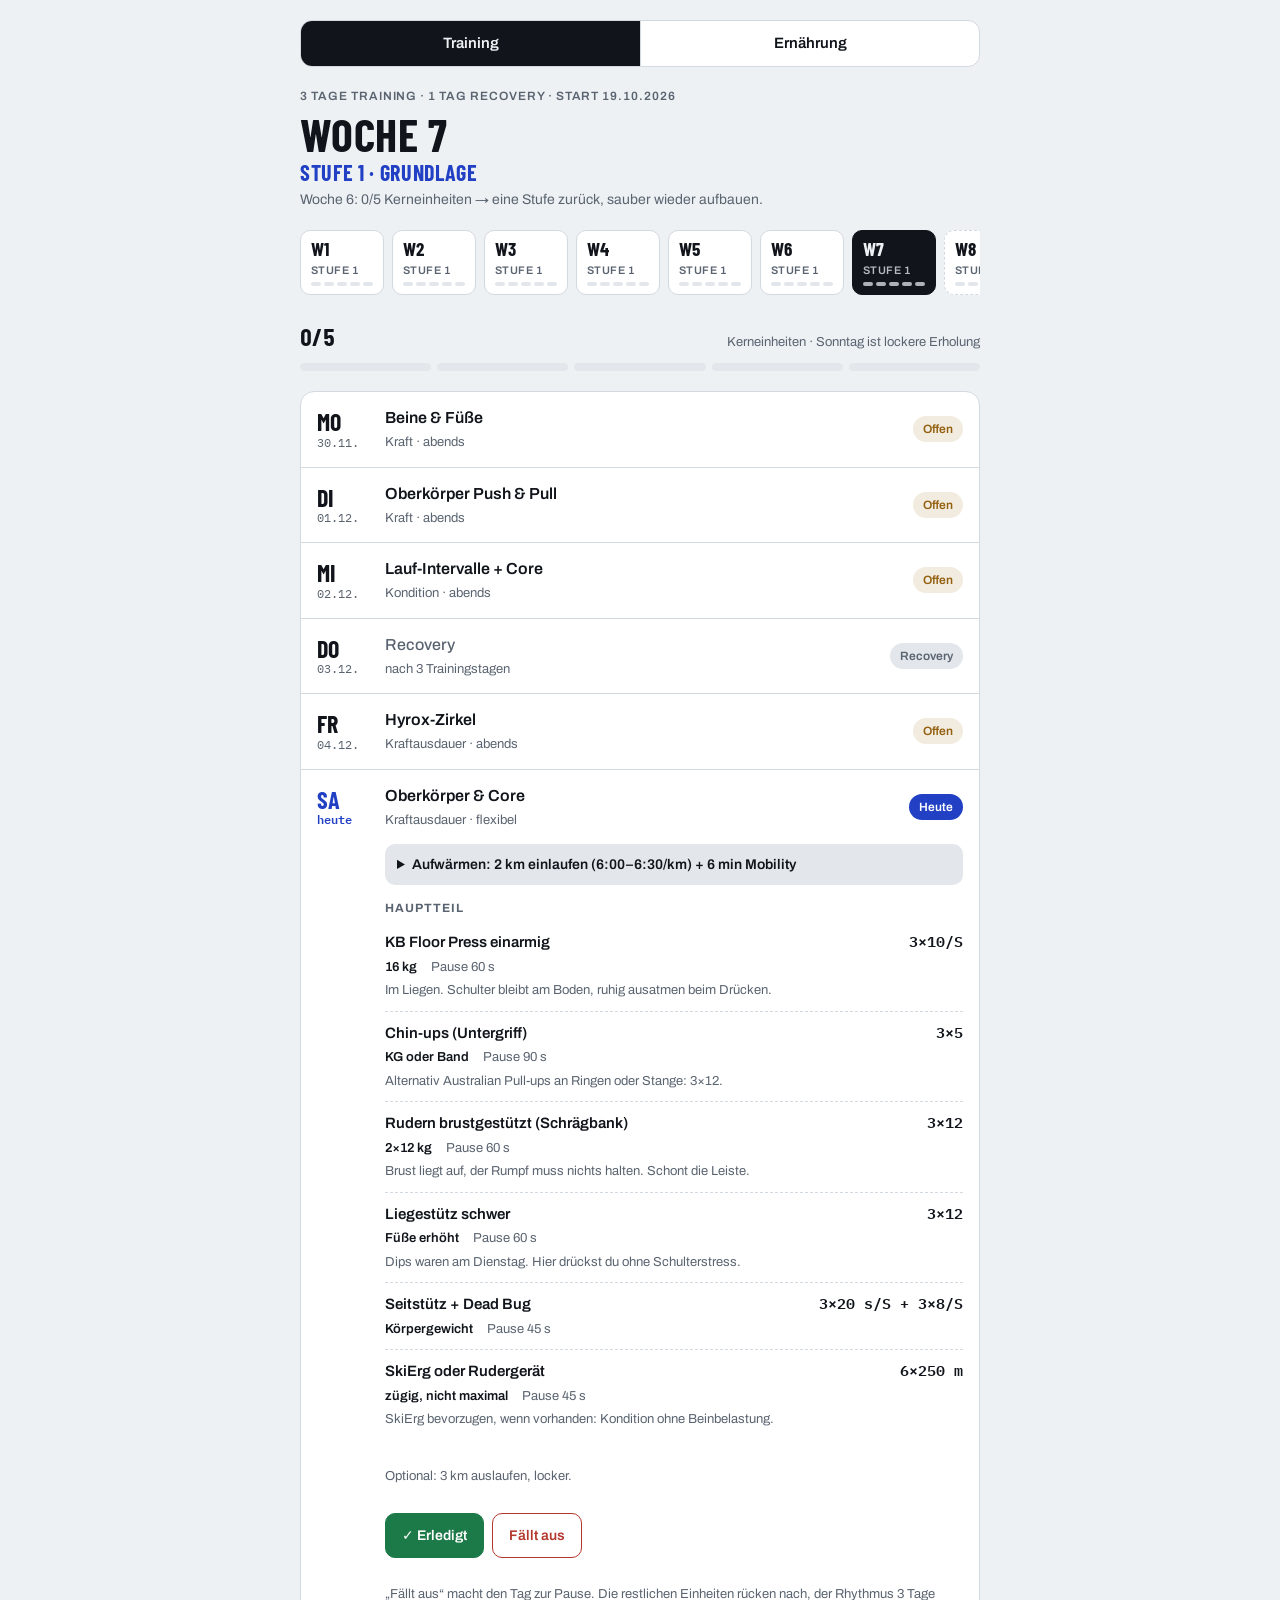
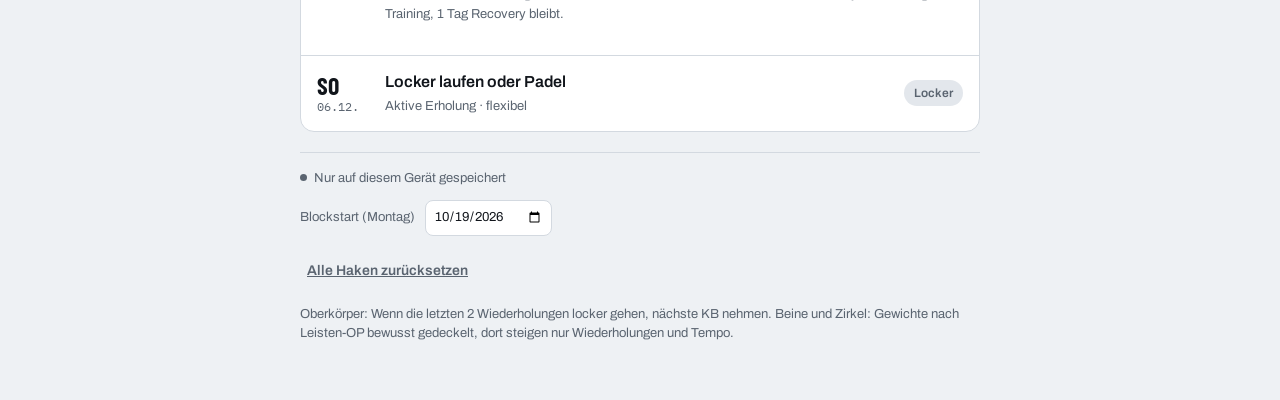
==== web/training/index.html @ 07cf2a29 "Ernährungsplan: eine Mahlzeit um 12 Uhr, Kalorien leicht unter Erhaltung Co-Authored-By: Claude Opus" ====
<!doctype html>
<html lang="de">
<head>
<meta charset="utf-8">
<meta name="viewport" content="width=device-width, initial-scale=1, viewport-fit=cover">
<meta name="robots" content="noindex, nofollow, noarchive">
<meta name="referrer" content="no-referrer">
<link rel="icon" href="data:image/svg+xml,%3Csvg xmlns=%22http://www.w3.org/2000/svg%22 viewBox=%220 0 16 16%22%3E%3Crect width=%2216%22 height=%2216%22 rx=%223%22 fill=%22%232140C4%22/%3E%3Crect x=%223%22 y=%227%22 width=%2210%22 height=%222%22 fill=%22white%22/%3E%3Crect x=%222%22 y=%225%22 width=%222%22 height=%226%22 fill=%22white%22/%3E%3Crect x=%2212%22 y=%225%22 width=%222%22 height=%226%22 fill=%22white%22/%3E%3C/svg%3E">
<style>:root{color-scheme:light;padding-top:env(safe-area-inset-top,0px);padding-bottom:env(safe-area-inset-bottom,0px)}body{margin:0;font:14px system-ui,-apple-system,sans-serif}img{max-width:100%}[hidden]{display:none!important}</style>
<title>Fatihs Hybrid-Block</title>
<link rel="preconnect" href="https://fonts.googleapis.com">
<link rel="stylesheet" href="https://fonts.googleapis.com/css2?family=Archivo:wght@400;500;600;700&family=Barlow+Condensed:wght@600;700&family=IBM+Plex+Mono:wght@500;600&display=swap">
<style>
/* Layout: eine Spalte, Wochenleiste oben, Tagesliste als aufklappbare Zeilen */
:root{
  --bg:#EEF1F4; --surface:#FFFFFF; --sunk:#E3E7EC; --ink:#11151B; --muted:#5A6470; --line:#D3D9E0;
  --accent:#2140C4; --accent-soft:rgba(33,64,196,.10); --on-accent:#FFFFFF;
  --done:#1B7A47; --done-soft:rgba(27,122,71,.12); --on-done:#FFFFFF;
  --skip:#B3372C; --skip-soft:rgba(179,55,44,.10);
  --moved:#93600F; --moved-soft:rgba(154,98,14,.13);
  --f-display:"Barlow Condensed","Arial Narrow",Arial,sans-serif;
  --f-body:"Archivo",system-ui,-apple-system,"Segoe UI",sans-serif;
  --f-mono:"IBM Plex Mono",ui-monospace,Menlo,Consolas,monospace;
}
@media (prefers-color-scheme: dark){:root:not([data-theme="light"]){
  --bg:#0E1115; --surface:#161A20; --sunk:#1E232B; --ink:#E7EBF0; --muted:#98A2AE; --line:#2A313A;
  --accent:#8EA2FF; --accent-soft:rgba(142,162,255,.14); --on-accent:#0E1115;
  --done:#53C58A; --done-soft:rgba(83,197,138,.14); --on-done:#0E1115;
  --skip:#F0806F; --skip-soft:rgba(240,128,111,.13);
  --moved:#E5AB52; --moved-soft:rgba(229,171,82,.14); color-scheme:dark}}
:root[data-theme="dark"]{
  --bg:#0E1115; --surface:#161A20; --sunk:#1E232B; --ink:#E7EBF0; --muted:#98A2AE; --line:#2A313A;
  --accent:#8EA2FF; --accent-soft:rgba(142,162,255,.14); --on-accent:#0E1115;
  --done:#53C58A; --done-soft:rgba(83,197,138,.14); --on-done:#0E1115;
  --skip:#F0806F; --skip-soft:rgba(240,128,111,.13);
  --moved:#E5AB52; --moved-soft:rgba(229,171,82,.14); color-scheme:dark}

*{box-sizing:border-box}
body{background:var(--bg);color:var(--ink);font-family:var(--f-body);font-size:15px;line-height:1.5;
  padding-left:max(16px,env(safe-area-inset-left,0px));padding-right:max(16px,env(safe-area-inset-right,0px));padding-block:20px 56px}
.wrap{max-width:680px;margin:0 auto;display:flex;flex-direction:column;gap:20px}
button{font:inherit;color:inherit;cursor:pointer}
button:focus-visible,input:focus-visible{outline:2px solid var(--accent);outline-offset:2px}
.eyebrow{font-size:12px;font-weight:600;letter-spacing:.08em;text-transform:uppercase;color:var(--muted)}
.mono{font-family:var(--f-mono);font-variant-numeric:tabular-nums}

header{display:flex;flex-direction:column;gap:6px}
h1{font-family:var(--f-display);font-weight:700;font-size:46px;line-height:1;margin:0;text-transform:uppercase;letter-spacing:.01em;text-wrap:balance}
h1 .lvl{display:block;font-size:22px;color:var(--accent);letter-spacing:.03em;margin-top:4px}
.reason{color:var(--muted);font-size:14px;margin:0}

.weeks{display:flex;gap:8px;overflow-x:auto;padding-bottom:4px;scrollbar-width:thin}
.wk{flex:0 0 auto;min-width:68px;display:flex;flex-direction:column;gap:4px;padding:8px 10px;border:1px solid var(--line);border-radius:10px;background:var(--surface);text-align:left}
.wk b{font-family:var(--f-display);font-size:19px;line-height:1;letter-spacing:.02em}
.wk span{font-size:11px;color:var(--muted);font-weight:600;letter-spacing:.04em;text-transform:uppercase}
.wk .mini{display:flex;gap:3px}
.wk .mini i{display:block;width:10px;height:4px;border-radius:2px;background:var(--sunk)}
.wk .mini i.d{background:var(--done)} .wk .mini i.x{background:var(--skip)}
.wk[aria-current="true"]{background:var(--ink);border-color:var(--ink);color:var(--bg)}
.wk[aria-current="true"] span{color:var(--bg);opacity:.75}
.wk.proj{border-style:dashed}

.meter{display:flex;flex-direction:column;gap:8px}
.meter-top{display:flex;justify-content:space-between;align-items:baseline;gap:12px}
.meter-top strong{font-family:var(--f-display);font-size:24px;letter-spacing:.02em}
.segs{display:grid;grid-template-columns:repeat(5,1fr);gap:6px}
.segs i{height:8px;border-radius:4px;background:var(--sunk)}
.segs i.d{background:var(--done)} .segs i.x{background:var(--skip)}

.notes{list-style:none;margin:0;padding:14px 16px;background:var(--moved-soft);border-radius:12px;display:flex;flex-direction:column;gap:8px}
.notes li{font-size:14px;display:grid;grid-template-columns:14px 1fr;gap:6px;min-width:0}
.notes li::before{content:"↻";color:var(--moved);font-weight:700}
.notes .h{font-size:12px;font-weight:700;letter-spacing:.08em;text-transform:uppercase;color:var(--moved);grid-template-columns:1fr}
.notes .h::before{content:none}

.days{list-style:none;margin:0;padding:0;background:var(--surface);border:1px solid var(--line);border-radius:14px}
.day+.day{border-top:1px solid var(--line)}
.row{display:grid;grid-template-columns:56px 1fr auto;gap:12px;align-items:center;width:100%;padding:14px 16px;background:none;border:0;text-align:left}
.dcol{display:flex;flex-direction:column;line-height:1.1}
.dname{font-family:var(--f-display);font-size:24px;font-weight:700;text-transform:uppercase}
.ddate{font-size:12px;color:var(--muted)}
.today .dname{color:var(--accent)}
.today .ddate{color:var(--accent);font-weight:600}
.scol{min-width:0}
.stitle{font-weight:600;font-size:16px}
.ssub{font-size:13px;color:var(--muted)}
.rest .stitle{color:var(--muted);font-weight:500}
.chip{font-size:12px;font-weight:600;border-radius:999px;padding:4px 10px;white-space:nowrap;background:var(--sunk);color:var(--muted)}
.chip.done{background:var(--done-soft);color:var(--done)}
.chip.skip{background:var(--skip-soft);color:var(--skip)}
.chip.moved{background:var(--moved-soft);color:var(--moved)}
.chip.today{background:var(--accent);color:var(--on-accent)}
.chip.open{background:var(--moved-soft);color:var(--moved)}
.skipped .stitle{text-decoration:line-through;text-decoration-color:var(--skip)}

.detail{padding:0 16px 18px 84px;display:flex;flex-direction:column;gap:14px}
@media (max-width:520px){.detail{padding-left:16px}}
.block-h{font-size:12px;font-weight:700;letter-spacing:.08em;text-transform:uppercase;color:var(--muted);margin:0 0 4px}
.warm{background:var(--sunk);border-radius:10px;padding:10px 12px;font-size:14px}
.warm summary{cursor:pointer;font-weight:600}
.warm ul{margin:8px 0 2px;padding-left:18px}
.ex{display:grid;grid-template-columns:1fr auto;gap:4px 14px;padding:10px 0;border-top:1px dashed var(--line)}
.ex:first-of-type{border-top:0}
.ex-name{font-weight:600;min-width:0}
.ex-note{grid-column:1/-1;font-size:13px;color:var(--muted)}
.ex-dose{font-family:var(--f-mono);font-weight:600;text-align:right;font-variant-numeric:tabular-nums}
.ex-meta{grid-column:1/-1;font-size:13px;color:var(--muted);display:flex;flex-wrap:wrap;gap:4px 14px}
.ex-meta b{color:var(--ink);font-weight:600}
.sub{grid-column:1/-1;margin:4px 0 0;padding-left:18px;font-size:14px}
.sub li{padding:2px 0}
.info{font-size:14px;padding:10px 12px;border-radius:10px;background:var(--sunk)}
.info.moved{background:var(--moved-soft)}

.actions{display:flex;flex-wrap:wrap;gap:8px;align-items:center}
.btn{font-weight:600;font-size:14px;padding:11px 16px;border-radius:10px;border:1px solid var(--line);background:var(--surface)}
.btn.done{background:var(--done);border-color:var(--done);color:var(--on-done)}
.btn.skip{color:var(--skip);border-color:var(--skip);background:transparent}
.btn.ghost{border-color:transparent;background:transparent;color:var(--muted);text-decoration:underline;padding-inline:6px}
.feel{display:flex;flex-direction:column;gap:6px}
.seg{display:inline-flex;border:1px solid var(--line);border-radius:10px;overflow:hidden}
.seg button{border:0;background:var(--surface);padding:9px 14px;font-size:14px;font-weight:600}
.seg button+button{border-left:1px solid var(--line)}
.seg button[aria-pressed="true"]{background:var(--ink);color:var(--bg)}
.small{font-size:13px;color:var(--muted)}

.tabs{display:grid;grid-template-columns:1fr 1fr;border:1px solid var(--line);border-radius:12px;overflow:hidden;background:var(--surface)}
.tabs button{border:0;background:transparent;padding:11px 10px;font-weight:600;font-size:15px}
.tabs button+button{border-left:1px solid var(--line)}
.tabs button[aria-selected="true"]{background:var(--ink);color:var(--bg)}
h2{font-family:var(--f-display);font-weight:700;font-size:26px;line-height:1.05;text-transform:uppercase;margin:0;letter-spacing:.02em}
.tiles{display:grid;grid-template-columns:repeat(4,1fr);gap:8px}
@media (max-width:440px){.tiles{grid-template-columns:repeat(2,1fr)}}
.tile{background:var(--surface);border:1px solid var(--line);border-radius:12px;padding:10px 12px;display:flex;flex-direction:column;gap:2px}
.tile b{font-family:var(--f-display);font-size:28px;line-height:1;font-variant-numeric:tabular-nums}
.tile span{font-size:12px;color:var(--muted);font-weight:600;letter-spacing:.04em;text-transform:uppercase}
.meals{list-style:none;margin:0;padding:0;background:var(--surface);border:1px solid var(--line);border-radius:14px}
.meal{display:grid;grid-template-columns:66px 1fr;gap:12px;padding:14px 16px}
.meal+.meal{border-top:1px solid var(--line)}
.mtime{font-family:var(--f-mono);font-weight:600;font-size:14px;padding-top:2px}
.mbody{min-width:0;display:flex;flex-direction:column;gap:4px}
.mname{font-weight:600;font-size:16px}
.mbody ul{margin:0;padding-left:18px;font-size:14px}
.mmacro{font-family:var(--f-mono);font-size:12px;color:var(--muted);font-variant-numeric:tabular-nums}
.card{background:var(--surface);border:1px solid var(--line);border-radius:14px;padding:14px 16px;display:flex;flex-direction:column;gap:10px}
.nut{display:flex;flex-direction:column;gap:0}
.nut div{display:grid;gap:2px;padding:10px 0;border-top:1px dashed var(--line)}
.nut div:first-child{border-top:0;padding-top:0}
.nut b{font-weight:600}
.nut span{font-size:14px;color:var(--muted)}
.plain{margin:0;padding-left:18px;display:flex;flex-direction:column;gap:6px;font-size:14px}
.shop-g{display:flex;flex-direction:column}
.shop-g h3{font-size:12px;font-weight:700;letter-spacing:.08em;text-transform:uppercase;color:var(--muted);margin:10px 0 2px}
.item{display:grid;grid-template-columns:22px 1fr auto;gap:10px;align-items:center;padding:9px 0;border-top:1px dashed var(--line);cursor:pointer;font-size:15px}
.item input{width:18px;height:18px;accent-color:var(--done);margin:0}
.item em{font-style:normal;font-family:var(--f-mono);font-size:13px;color:var(--muted)}
.item.got span{text-decoration:line-through;color:var(--muted)}
.section{display:flex;flex-direction:column;gap:10px}
footer{display:flex;flex-direction:column;gap:12px;font-size:13px;color:var(--muted);border-top:1px solid var(--line);padding-top:16px}
footer label{display:flex;gap:10px;align-items:center;flex-wrap:wrap}
footer input{font:inherit;color:var(--ink);background:var(--surface);border:1px solid var(--line);border-radius:8px;padding:6px 8px}
.sync::before{content:"";display:inline-block;width:7px;height:7px;border-radius:50%;background:var(--muted);margin-right:7px;vertical-align:1px}
.sync.on::before{background:var(--done)}
.confirm{display:flex;gap:8px;align-items:center;flex-wrap:wrap}
@media (prefers-reduced-motion:no-preference){.detail{animation:in .18s ease-out}@keyframes in{from{opacity:.4;transform:translateY(-3px)}to{opacity:1;transform:none}}}
</style>

</head>
<body>
<div class="wrap" id="app">
  <header>
    <span class="eyebrow">Hybrid-Block · 3 Tage Training, 1 Tag Recovery</span>
    <h1>Woche 1<span class="lvl">Stufe 1 · Grundlage</span></h1>
    <p class="reason">Plan wird geladen …</p>
  </header>
</div>

<script>
const START_DEFAULT = "2026-10-19";
const DAYS = ["Mo","Di","Mi","Do","Fr","Sa","So"];
const DAYL = ["Montag","Dienstag","Mittwoch","Donnerstag","Freitag","Samstag","Sonntag"];
const BASE = ["A","B","C",null,"D","F","E"];
const ORDER = ["A","B","C","D","F","E"];
const CORE = ["A","B","C","D","F"];
const LEVELNAME = {1:"Grundlage",2:"Volumen",3:"Mehr Last",4:"Volumen +",5:"Peak",6:"Deload"};

const MOBILITY = [
  "World's Greatest Stretch · 3/Seite, sanft, nicht tief in die Leiste drücken",
  "90/90-Hüftwechsel · 8",
  "Knie-zur-Wand (Sprunggelenk) · 10/Seite",
  "Short Foot (Fußgewölbe hochziehen) · 3×10 s",
  "Cat-Cow · 8",
  "Armkreisen oder Band Pull-Aparts · 15"
];

const SESS = {
  A:{name:"Beine & Füße", tag:"Kraft", groups:["legs"], prio:1, warm:true, ex:[
    {n:"Goblet Squat", d:["3×10","3×12","4×10","4×12","4×12 (3 s runter)","2×10"], w:["16 kg","16 kg","16–20 kg","20 kg","20 kg","12 kg"], p:"90 s", note:"Maximal 20 kg. Fortschritt über Wiederholungen und Tempo, nicht über Gewicht."},
    {n:"Einbeiniges RDL", d:["3×8/S","3×10/S","3×10/S","4×10/S","4×10/S","2×8/S"], w:["12 kg","12 kg","16 kg","16 kg","16–20 kg","12 kg"], p:"75 s", note:"KB in der Gegenhand. Fußgewölbe aktiv halten, Hüfte bleibt gerade."},
    {n:"Step-ups (Kniehöhe)", d:["3×8/S","3×10/S","3×12/S","4×10/S","4×12/S","2×8/S"], w:["Körpergewicht","Körpergewicht","2×8 kg","2×8 kg","2×12 kg","Körpergewicht"], p:"60 s", note:"Ersetzt den Bulgarian Split Squat: weniger Dehnung und Zug in der Leiste."},
    {n:"Glute Bridge einbeinig", d:["3×10/S","3×12/S","3×12/S","3×15/S","3×15/S","2×10/S"], w:"Körpergewicht", p:"45 s", note:"Starkes Gesäß entlastet Leiste, Knie und Laufstil."},
    {n:"KB Swing", d:["5×12","5×15","6×15","6×15","8×12","4×10"], w:["16 kg","16 kg","20 kg","20 kg","20 kg","16 kg"], p:"60 s", note:"Oben kräftig ausatmen, Luft nie anhalten. Kein 24er in diesem Block."},
    {n:"Suitcase Carry", d:["3×30 m/S","3×40 m/S","3×40 m/S","4×40 m/S","4×40 m/S","2×30 m/S"], w:["16 kg","16 kg","20 kg","20 kg","20 kg","12 kg"], p:"60 s", note:"Aufrecht gehen, nicht zur Seite kippen, ruhig weiteratmen."},
    {n:"Klimmzüge locker", d:["3×3","3×3","3×4","3×4","3×5","2×2"], w:"etwa halbes Maximum", p:"60 s", note:"Technik-Sätze, nie bis zum Versagen. Die schweren Klimmzüge kommen Di und Sa."},
    {n:"Liegestütz locker", d:["2×10","2×12","2×12","2×15","2×15","2×8"], w:"Körpergewicht", p:"45 s"},
    {n:"Fuß-Block: Wadenheben einbeinig + Short Foot", d:["3×10/S + 3×20 s","3×12/S + 3×20 s","3×12/S + 3×30 s","3×15/S + 3×30 s","3×15/S + 3×30 s","2×10/S"], w:"Körpergewicht", p:"45 s", note:"3 s absenken. Wichtigste Übung gegen Plattfuß-Beschwerden beim Laufen."}
  ]},
  B:{name:"Oberkörper Push & Pull", tag:"Kraft", groups:["upper"], prio:1, warm:true, ex:[
    {n:"KB Military Press einarmig", d:["3×6/S","3×8/S","4×6/S","4×8/S","5×6/S","2×6/S"], w:["16 kg","16 kg","16–20 kg","20 kg","20 kg","12–16 kg"], p:"90 s", note:"Po und Bauch fest, kein Hohlkreuz."},
    {n:"Klimmzüge", d:["3×5","3×6","4×6","4×7","5×6","2×5"], w:["KG oder Band","KG","KG","KG","KG, +4 kg wenn sauber","KG"], p:"2 min", note:"Unter 5 saubere Wiederholungen: Band oder Latzug 3×10."},
    {n:"Dips am Barren", d:["3×6","3×8","4×6","4×8","4×10","2×5"], w:["KG oder Band","KG","KG","KG","KG","KG"], p:"90 s", note:"Nur bis der Oberarm parallel zum Boden ist. Zwickt die Schulter vorne: Bank-Dips nehmen."},
    {n:"Einarmiges KB-Rudern", d:["3×10/S","3×12/S","4×10/S","4×12/S","4×12/S","2×10/S"], w:["24 kg","24 kg","28 kg","28 kg","32 kg","20 kg"], p:"60 s"},
    {n:"KB Halo", d:["2×8 je Richtung","2×8 je Richtung","3×8 je Richtung","3×8 je Richtung","3×10 je Richtung","2×6 je Richtung"], w:["12 kg","12 kg","12–16 kg","16 kg","16 kg","8–12 kg"], p:"45 s", note:"Schulter-Mobility unter Last, langsam."},
    {n:"Dead Bug + Plank Shoulder Taps", d:["3×10/S + 3×20","3×12/S + 3×24","3×12/S + 3×30","3×14/S + 3×30","3×15/S + 3×36","2×8/S + 2×20"], w:"Körpergewicht", p:"45 s"}
  ]},
  C:{name:"Lauf-Intervalle + Core", tag:"Kondition", groups:["run"], prio:2, warm:true, ex:[
    {n:"Intervalle", d:["5×400 m","6×400 m","4×800 m","5×800 m","4×1000 m","4×400 m"], w:["@ 4:30/km","@ 4:30/km","@ 4:40/km","@ 4:40/km","@ 4:40/km","@ 5:00/km"], p:["90 s Trab","90 s Trab","2 min Trab","2 min Trab","2:30 min Trab","2 min Trab"], note:"Stabilschuh, ebener Untergrund. Die letzte Wiederholung muss so schnell sein wie die erste."},
    {n:"Kraft-Zirkel leicht", d:["3 Runden","3 Runden","3 Runden","3 Runden","3 Runden","2 Runden"], w:"nach den Intervallen", p:"60 s zwischen Runden", note:"Get-up langsam, Blick zur Kugel, ruhig atmen. Klimmzüge und Liegestütz bleiben locker.", sub:[
      ["Turkish Get-up 1/Seite · 12 kg","Turkish Get-up 1/Seite · 12 kg","Turkish Get-up 1/Seite · 16 kg","Turkish Get-up 1/Seite · 16 kg","Turkish Get-up 2/Seite · 16 kg","Turkish Get-up 1/Seite · 12 kg"],
      ["3 Klimmzüge, locker","3 Klimmzüge, locker","4 Klimmzüge, locker","4 Klimmzüge, locker","5 Klimmzüge, locker","2 Klimmzüge"],
      ["10 Liegestütz","12 Liegestütz","12 Liegestütz","15 Liegestütz","15 Liegestütz","8 Liegestütz"],
      ["Pallof Press 8/Seite (Band)","Pallof Press 10/Seite (Band)","Pallof Press 10/Seite (Band)","Pallof Press 12/Seite (Band)","Pallof Press 12/Seite (Band)","Pallof Press 8/Seite (Band)"],
      ["Seitstütz 30 s/Seite","Seitstütz 30 s/Seite","Seitstütz 40 s/Seite","Seitstütz 40 s/Seite","Seitstütz 45 s/Seite","Seitstütz 30 s/Seite"],
    ]},
    {n:"Tibialis Raises an der Wand", d:["2×15","2×20","3×15","3×20","3×20","2×12"], w:"Körpergewicht", p:"30 s", note:"Schützt Schienbein und Sprunggelenk bei mehr Laufvolumen."}
  ]},
  D:{name:"Hyrox-Zirkel", tag:"Kraftausdauer", groups:["legs","run"], prio:2, warm:true, ex:[
    {n:"Zirkel auf Zeit", d:["3 Runden","4 Runden","4 Runden","5 Runden","5 Runden","2 Runden"], w:"zügig, sauber", p:"2 min zwischen Runden", note:"Gesamtzeit notieren. Ziel: gleichmäßige Rundenzeiten.", sub:[
      "400 m Laufen (ungerade Runden) oder 500 m Rudern (gerade Runden)",
      ["15 KB Swings · 16 kg","15 KB Swings · 16 kg","15 KB Swings · 20 kg","15 KB Swings · 20 kg","20 KB Swings · 20 kg","12 KB Swings · 16 kg"],
      ["10 Reverse Lunges/Bein · Körpergewicht","10 Reverse Lunges/Bein · Körpergewicht","10 Reverse Lunges/Bein · 2×8 kg","10 Reverse Lunges/Bein · 2×8 kg","12 Reverse Lunges/Bein · 2×8 kg","8 Reverse Lunges/Bein · Körpergewicht"],
      ["40 m Farmers Carry · 2×16 kg","40 m Farmers Carry · 2×16 kg","40 m Farmers Carry · 2×20 kg","40 m Farmers Carry · 2×20 kg","60 m Farmers Carry · 2×20 kg","30 m Farmers Carry · 2×12 kg"],
      ["20 s Dead Hang an der Stange","20 s Dead Hang","30 s Dead Hang","30 s Dead Hang","30 s Dead Hang","15 s Dead Hang"],
      ["8 Step-back Burpees (ohne Sprung, Schritt für Schritt)","8 Step-back Burpees","10 Step-back Burpees","10 Step-back Burpees","12 Step-back Burpees","6 Step-back Burpees"],
      ["12 Wall Balls · 4 kg (alt. 10 Goblet Squats 12 kg)","15 Wall Balls · 4 kg","15 Wall Balls · 6 kg","15 Wall Balls · 6 kg","20 Wall Balls · 6 kg","10 Wall Balls · 4 kg"]
    ]}
  ]},
  F:{name:"Oberkörper & Core", tag:"Kraftausdauer", groups:["upper"], prio:2, warm:true, ex:[
    {n:"KB Floor Press einarmig", d:["3×10/S","3×12/S","4×10/S","4×12/S","4×12/S","2×10/S"], w:["16 kg","16 kg","20 kg","20 kg","20 kg","12–16 kg"], p:"60 s", note:"Im Liegen. Schulter bleibt am Boden, ruhig ausatmen beim Drücken."},
    {n:"Chin-ups (Untergriff)", d:["3×5","3×6","4×6","4×7","4×8","2×5"], w:["KG oder Band","KG","KG","KG","KG","KG"], p:"90 s", note:"Alternativ Australian Pull-ups an Ringen oder Stange: 3×12."},
    {n:"Rudern brustgestützt (Schrägbank)", d:["3×12","3×12","3×15","4×12","4×15","2×10"], w:["2×12 kg","2×16 kg","2×16 kg","2×16 kg","2×20 kg","2×12 kg"], p:"60 s", note:"Brust liegt auf, der Rumpf muss nichts halten. Schont die Leiste."},
    {n:"Liegestütz schwer", d:["3×12","3×15","4×12","4×12","4× max − 2","2×10"], w:["Füße erhöht","Füße erhöht","Füße erhöht","Füße erhöht, 3 s runter","Füße erhöht","Boden"], p:"60 s", note:"Dips waren am Dienstag. Hier drückst du ohne Schulterstress."},
    {n:"Seitstütz + Dead Bug", d:["3×20 s/S + 3×8/S","3×25 s/S + 3×10/S","3×30 s/S + 3×10/S","3×30 s/S + 3×12/S","3×35 s/S + 3×12/S","2×20 s/S + 2×8/S"], w:"Körpergewicht", p:"45 s"},
    {n:"SkiErg oder Rudergerät", d:["6×250 m","6×250 m","8×250 m","8×250 m","10×250 m","4×250 m"], w:"zügig, nicht maximal", p:"45 s", note:"SkiErg bevorzugen, wenn vorhanden: Kondition ohne Beinbelastung."}
  ]},
  E:{name:"Locker laufen oder Padel", tag:"Aktive Erholung", groups:[], prio:3, warm:false, ex:[
    {n:"Lockerer Dauerlauf", d:["5 km","6 km","6 km","7 km","7 km","4 km"], w:"5:45–6:15/km", p:"—", note:"Du musst dich dabei unterhalten können."},
    {n:"oder Padel", d:["60–90 min","60–90 min","60–90 min","60–90 min","60–90 min","60 min"], w:"danach 10 min Mobility", p:"—"},
    {n:"oder Pause", d:["—","—","—","—","—","—"], w:"Spaziergang", p:"—", note:"Bei Müdigkeit ist das die richtige Wahl."},
    {n:"Danach immer: KB-Flow", d:["10 min","10 min","10 min","10 min","10 min","10 min"], w:"12 kg", p:"—", note:"Halos 2×5 je Richtung, Goblet-Hold in der Hocke 2×30 s, 1 Turkish Get-up pro Seite, 2×10 Liegestütz. Alles locker."}
  ]}
};

const REWE_STOP = [
  ["2 Roggen-Vollkornbrötchen","Backstation"],
  ["1 Becher körniger Frischkäse, 200 g","Kühlregal, als Aufstrich"],
  ["2 gekochte Eier","6er-Pack reicht 3 Tage"],
  ["1 Packung Mini-Snackpaprika","Vitamin C, hilft bei der Eisenaufnahme"],
  ["1 Apfel",""]
];
const FOOD = {
  train: { label:"Trainingstag", days:"Mo, Di, Mi, Fr, Sa", kcal:"2500", p:"185", c:"270", f:"60", meals:[
    {t:"bis 12", n:"Morgens", items:["Wasser und Kaffee, kein Essen","Bis Mittag rund 1 Liter trinken"], m:"—", note:"6 Stunden ohne Essen sind bei Training am Abend kein Problem."},
    {t:"12:00", n:"Mahlzeit bei der Arbeit (REWE)", items:["2 Roggen-Vollkornbrötchen","200 g körniger Frischkäse als Aufstrich","2 gekochte Eier","Mini-Snackpaprika, 1 Apfel"], m:"805 kcal · P 49 · KH 93 · F 23", note:"Kein Kochen, alles aus Kühlregal und Backstation."},
    {t:"15:45", n:"Warm essen zuhause", items:["80 g Vollkornreis (roh gewogen)","150 g Hähnchenbrust aus der Pfanne","200 g Brokkoli","1 TL Olivenöl, 15 g Parmesan"], m:"620 kcal · P 52 · KH 65 · F 13", note:"Wenig Fett, damit es bis zum Training verdaut ist."},
    {t:"−60 min", n:"Vor dem Training", items:["250 g Skyr","30 g Haferflocken","1 Banane, 1 TL Honig"], m:"410 kcal · P 31 · KH 61 · F 2"},
    {t:"danach", n:"Nach dem Training", items:["300 g Pellkartoffeln mit Schale","150 g Harzer Käse mit Zwiebeln","Gurke und Radieschen mit 1 EL Leinöl","20 g Walnüsse"], m:"655 kcal · P 52 · KH 53 · F 24", note:"Harzer ist Sauermilchkäse: viel langsames Eiweiß für die Nacht, fast kein Fett."}
  ]},
  rest: { label:"Ruhetag", days:"Do, So und jeder Ausfall-Tag", kcal:"2250", p:"160", c:"225", f:"75", meals:[
    {t:"bis 12", n:"Morgens", items:["Wasser und Kaffee, kein Essen"], m:"—"},
    {t:"12:00", n:"Mahlzeit bei der Arbeit (REWE)", items:["2 Roggen-Vollkornbrötchen","200 g körniger Frischkäse als Aufstrich","2 gekochte Eier","Mini-Snackpaprika, 1 Apfel"], m:"805 kcal · P 49 · KH 93 · F 23"},
    {t:"15:45", n:"Warm essen zuhause", items:["150 g Lachs aus dem Ofen","60 g Quinoa (roh gewogen)","Babyspinat und Paprika","15 g Parmesan"], m:"630 kcal · P 43 · KH 44 · F 28", note:"Lachs an beiden Ruhetagen deckt dein Omega-3 der Woche."},
    {t:"18:00", n:"Snack", items:["250 g Skyr","150 g Beeren (TK geht)","20 g Walnüsse"], m:"350 kcal · P 30 · KH 28 · F 13"},
    {t:"19:30", n:"Abendessen", items:["Ofengemüse: 200 g Süßkartoffel, 1 Zucchini, 1 Paprika","250 g Magerquark mit Kräutern","1 EL Leinöl"], m:"490 kcal · P 34 · KH 60 · F 11", note:"Sonntag mit lockerem Lauf: zusätzlich 1 Banane vorher."}
  ]}
};
const NUTRIENTS = [
  ["Protein, Calcium, Vitamin B12","Skyr, körniger Frischkäse, Magerquark, Harzer, Parmesan, Eier. Muskelreparatur und Knochen."],
  ["Omega-3 (EPA/DHA)","Lachs an beiden Ruhetagen, dazu täglich ALA aus Leinöl und Walnüssen. Bremst Entzündungen, hilft der Regeneration."],
  ["Eisen","Hähnchen, Haferflocken, Vollkornbrötchen, Spinat. Paprika und Brokkoli im selben Essen verbessern die Aufnahme. Wichtig für den Sauerstofftransport beim Laufen."],
  ["Magnesium und Kalium","Haferflocken, Vollkorn, Walnüsse, Quinoa, Banane, Kartoffeln. Muskelfunktion, weniger Krämpfe."],
  ["Zink und Selen","Hähnchen, Käse, Eier, Lachs, Haferflocken. Stützen das Immunsystem bei hohem Trainingsvolumen."],
  ["Vitamin C, Folat, Vitamin K","Paprika, Brokkoli, Spinat, Beeren, Apfel."],
  ["Jod","Jodsalz, Lachs, Milchprodukte."],
  ["Vitamin D","Über Essen kaum zu schaffen (nur Eier, Lachs). Von Oktober bis März in Berlin den Spiegel beim Hausarzt messen lassen und danach entscheiden, ob du ergänzt."],
  ["Ballaststoffe, rund 40 g","Vollkornbrötchen, Hafer, Gemüse, Obst, Kartoffeln mit Schale. Nach der Leisten-OP besonders wichtig: weicher Stuhlgang heißt kein Pressen. Funktioniert nur zusammen mit genug Wasser."]
];
const HYDRATION = [
  "Grundbedarf rund 3 Liter am Tag (35 ml pro kg).",
  "Pro Trainingsstunde 0,5 bis 0,75 Liter zusätzlich.",
  "Lauftage (Mi Intervalle, Fr Zirkel, So locker): in der ersten Stunde danach 500 ml Wasser mit einer Prise Salz (etwa 1 g) oder Kokoswasser mit einer Prise Salz.",
  "Harzer und Parmesan sind salzig. An Trainingstagen passt das, an Ruhetagen nicht extra nachsalzen.",
  "Ab 21:30 höchstens noch 0,5 Liter, sonst musst du nachts raus.",
  "Hellgelber Urin heißt: passt."
];
const SHOP = [
  ["Eiweiß und Milch", [["skyr","Skyr natur","1,75 kg"],["harzer","Harzer Käse","750 g"],["magerquark","Magerquark","2 × 250 g"],["parmesan","Parmesan am Stück","150 g"],["haehnchen","Hähnchenbrust","750 g"],["lachs","Lachsfilet (TK geht)","2 × 150 g"]]],
  ["Kohlenhydrate", [["hafer","Haferflocken","500 g"],["reis","Vollkornreis","1 kg"],["quinoa","Quinoa","500 g"],["kartoffeln","Kartoffeln, festkochend","1,5 kg"],["suesskartoffel","Süßkartoffeln","400 g"],["honig","Honig","1 Glas"]]],
  ["Obst und Gemüse", [["bananen","Bananen","6 Stück"],["beeren","Beeren, TK","300 g"],["brokkoli","Brokkoli (TK geht)","1 kg"],["paprika","Paprika","4 Stück"],["spinat","Babyspinat","200 g"],["gurke","Gurken","2 Stück"],["radieschen","Radieschen","2 Bund"],["zwiebeln","Rote Zwiebeln","3 Stück"],["zucchini","Zucchini","2 Stück"],["kraeuter","Schnittlauch oder TK-Kräuter","1 Bund"]]],
  ["Fette und Sonstiges", [["walnuesse","Walnüsse","200 g"],["leinoel","Leinöl (im Kühlschrank lagern)","250 ml"],["olivenoel","Olivenöl","falls leer"],["salz","Jodsalz","falls leer"],["kokoswasser","Kokoswasser","1 Liter"]]]
];

/* ---------- Datum ---------- */
const ymd = d => d.getFullYear()+"-"+String(d.getMonth()+1).padStart(2,"0")+"-"+String(d.getDate()).padStart(2,"0");
const parse = s => { const [y,m,d] = s.split("-").map(Number); return new Date(y,m-1,d); };
const addDays = (d,n) => { const x = new Date(d); x.setDate(x.getDate()+n); return x; };
const fmt = d => String(d.getDate()).padStart(2,"0")+"."+String(d.getMonth()+1).padStart(2,"0")+".";
const toMonday = s => { const d = parse(s); const wd = (d.getDay()+6)%7; return ymd(addDays(d,-wd)); };
const todayStr = () => ymd(new Date());

/* ---------- Zustand ---------- */
const LS_KEY = "fatih-hybrid-block-v1";
let state = { start: START_DEFAULT, entries: {}, shop: {} };
try { const s = JSON.parse(localStorage.getItem(LS_KEY) || "null"); if (s && s.entries) state = { start: s.start || START_DEFAULT, entries: s.entries, shop: s.shop || {} }; } catch(e) {}
const saveLocal = () => { try { localStorage.setItem(LS_KEY, JSON.stringify(state)); } catch(e) {} };

let viewWeek = null, openDs = null, confirmReset = false, foodType = null;
let tab = (location.hash || "").replace("#","") === "ernaehrung" ? "food" : "train";
let syncText = "Nur auf diesem Gerät gespeichert", syncOn = false;

/* ---------- Wochenlogik ---------- */
function scheduleWeek(ws, entries, today){
  const slots = [...Array(7)].map((_,i) => { const d = addDays(ws,i), ds = ymd(d);
    return { i, d, ds, sess: null, skipped: false, recovery: false, easy: false, entry: entries[ds] || null }; });
  const isDone = s => s.entry && s.entry.s === "done" && s.entry.sess;
  const doneIds = slots.filter(isDone).map(s => s.entry.sess);
  const overlaps = (a,b) => a && b && SESS[a].groups.some(g => SESS[b].groups.includes(g));
  let queue = ORDER.filter(x => !doneIds.includes(x)), streak = 0, prev = null;
  for (const s of slots){
    if (isDone(s)){ s.sess = s.entry.sess; if (s.sess !== "E") streak++; prev = s.sess; continue; }
    if (streak >= 3 || !queue.length){ s.recovery = streak >= 3; streak = 0; prev = null; continue; }
    let k = queue.findIndex(x => !overlaps(x, prev));
    if (k < 0) k = 0;
    const id = queue[k];
    s.sess = id;
    if (s.entry && s.entry.s === "skip"){ s.skipped = true; streak = 0; prev = null; continue; }
    queue.splice(k,1);
    if (id !== "E") streak++;
    prev = id;
  }
  const notes = [];
  const skips = slots.filter(s => s.skipped && s.sess !== "E");
  skips.forEach(s => notes.push(`${DAYL[s.i]}: ${SESS[s.sess].name} ausgefallen. Der Tag zählt als Pause, die restlichen Einheiten rücken nach.`));
  if (skips.length){
    const rec = slots.filter(s => s.recovery).map(s => DAYL[s.i]);
    notes.push(rec.length ? `Recovery-Tag jetzt: ${rec.join(" und ")}.` : "Kein zusätzlicher Recovery-Tag nötig, der Ausfall war deine Pause.");
  }
  queue.forEach(x => notes.push(x === "E" ? "Die lockere Sonntagseinheit entfällt diese Woche." : `${SESS[x].name} entfällt diese Woche. Nicht doppelt nachholen.`));
  const flag = slots.find(s => s.entry && s.entry.g);
  if (flag){
    let any = false;
    slots.forEach(s => { if (s.i > flag.i && s.sess && SESS[s.sess].groups.includes("legs") && !s.skipped){ s.easy = true; any = true; } });
    notes.push(`Leiste am ${DAYL[flag.i]} gemeldet${any ? ": restliche Bein- und Zirkel-Einheiten dieser Woche laufen auf Deload-Niveau" : ""}. Nächste Woche bleibt die Stufe.`);
  }
  return { slots, notes, dropped: queue.filter(x => CORE.includes(x)) };
}

function evalWeek(sched, ws, today){
  const sun = ymd(addDays(ws,6));
  const isCore = s => CORE.includes(s.sess);
  const done = sched.slots.filter(s => isCore(s) && s.entry && s.entry.s === "done");
  const hard = done.filter(s => s.entry.f === "hart").length;
  const open = sched.slots.filter(s => isCore(s) && !s.entry).length;
  const groin = sched.slots.some(s => s.entry && s.entry.g);
  return { done: done.length, hard, open, groin, closed: sun < today || open === 0 };
}

function buildWeeks(today){
  const weeks = []; let level = 1, reason = "Erste Woche des Blocks. Gewichte lieber konservativ wählen.", proj = false;
  const start = parse(state.start);
  for (let w=0; w<12; w++){
    const ws = addDays(start, 7*w);
    const sched = scheduleWeek(ws, state.entries, today);
    const ev = evalWeek(sched, ws, today);
    weeks.push({ w, ws, level, reason, proj, sched, ev });
    if (level === 6) break;
    let next, r;
    if (ev.closed && !proj){
      if (ev.groin){ next = level; r = `Woche ${w+1}: Leiste hat gezogen → Stufe halten. Kommt es wieder, Beine pausieren und ärztlich abklären lassen.`; }
      else if (ev.done >= 4 && ev.hard < 2){ next = level+1; r = `Woche ${w+1}: ${ev.done}/5 Kerneinheiten erledigt → nächste Stufe.`; }
      else if (ev.done >= 4){ next = level; r = `Woche ${w+1}: ${ev.hard}× „hart“ gemeldet → Stufe halten, Körper holt auf.`; }
      else if (ev.done === 3){ next = level; r = `Woche ${w+1}: nur 3/5 Kerneinheiten → Stufe wird wiederholt.`; }
      else { next = Math.max(1, level-1); r = `Woche ${w+1}: ${ev.done}/5 Kerneinheiten → eine Stufe zurück, sauber wieder aufbauen.`; }
      proj = false;
    } else {
      next = level+1; r = `Vorschau – endgültig, sobald Woche ${w+1} abgeschlossen ist.`; proj = true;
    }
    level = Math.min(6, next); reason = r;
    if (level === 6 && !proj) reason += " Jetzt kommt der Deload.";
  }
  return weeks;
}

/* ---------- Rendering ---------- */
const esc = s => String(s).replace(/[&<>"]/g, c => ({"&":"&amp;","<":"&lt;",">":"&gt;",'"':"&quot;"}[c]));
const pick = (v, li) => Array.isArray(v) ? v[li] : v;

function sessionHtml(id, level, i){
  const S = SESS[id], li = level === 6 ? 5 : level-1;
  let h = "";
  if (S.warm){
    h += `<details class="warm"><summary>Aufwärmen: 2 km einlaufen (6:00–6:30/km) + 6 min Mobility</summary><ul>${MOBILITY.map(m=>`<li>${esc(m)}</li>`).join("")}</ul></details>`;
  }
  if (S.groups.includes("legs")) h += `<div class="info">Leiste: beim Anstrengen ausatmen, nie pressen. Zieht es, sofort leichter. Bei Schmerz oder Vorwölbung abbrechen und abklären lassen.</div>`;
  h += `<div><p class="block-h">${level===6?"Leicht – nur Technik":"Hauptteil"}</p>`;
  S.ex.forEach(e => {
    h += `<div class="ex"><span class="ex-name">${esc(e.n)}</span><span class="ex-dose">${esc(pick(e.d,li))}</span>`;
    h += `<span class="ex-meta"><span><b>${esc(pick(e.w,li))}</b></span>${pick(e.p,li)!=="—"?`<span>Pause ${esc(pick(e.p,li))}</span>`:""}</span>`;
    if (e.sub) h += `<ul class="sub">${e.sub.map(x=>`<li>${esc(pick(x,li))}</li>`).join("")}</ul>`;
    if (e.note) h += `<span class="ex-note">${esc(e.note)}</span>`;
    h += `</div>`;
  });
  h += `</div>`;
  if (S.warm) h += `<p class="small">Optional: 3 km auslaufen, locker. ${i<5?"Abendessen danach eiweißreich, nicht zu fettig.":""}</p>`;
  return h;
}

function dayHtml(s, wk, today){
  const isToday = s.ds === today;
  const id = s.sess;
  const orig = id ? BASE.indexOf(id) : -1;
  const shifted = id && !s.skipped && orig !== s.i;
  let chip = "", chipCls = "", sub = "", title;
  if (!id){
    title = s.recovery ? "Recovery" : "Pause";
    chip = s.recovery ? "Recovery" : "Pause";
    sub = s.recovery ? "nach 3 Trainingstagen" : "kein Training geplant";
    if (isToday){ chip = "Heute"; chipCls = "today"; }
  } else {
    title = SESS[id].name;
    sub = `${SESS[id].tag}${s.i<5 ? " · abends" : " · flexibel"}`;
    if (s.entry && s.entry.s === "done"){ chip = "✓ Erledigt"; chipCls = "done"; if (s.entry.f) sub += ` · ${s.entry.f}`; }
    else if (s.skipped){ chip = "Ausgefallen"; chipCls = "skip"; }
    else if (isToday){ chip = "Heute"; chipCls = "today"; }
    else if (s.ds < today){ chip = "Offen"; chipCls = "open"; }
    else if (shifted && orig >= 0){ chip = `War ${DAYS[orig]}`; chipCls = "moved"; }
    else if (id === "E"){ chip = "Locker"; }
    else chip = "Geplant";
  }
  const isOpen = openDs === s.ds;
  let h = `<li class="day${isToday?" today":""}${!id?" rest":""}${s.skipped?" skipped":""}">`;
  h += `<button class="row" id="row-${s.ds}" aria-expanded="${isOpen}" data-act="toggle" data-ds="${s.ds}">`;
  h += `<span class="dcol"><span class="dname">${DAYS[s.i]}</span><span class="ddate mono">${isToday?"heute":fmt(s.d)}</span></span>`;
  h += `<span class="scol"><span class="stitle">${esc(title)}</span><br><span class="ssub">${esc(sub)}</span></span>`;
  h += `<span class="chip ${chipCls}">${esc(chip)}</span></button>`;
  if (isOpen){
    h += `<div class="detail">`;
    if (!id){
      h += s.recovery
        ? `<div class="info"><b>Recovery-Einheit, ca. 40 min:</b> 20–30 min Spaziergang oder lockeres Rad. Danach KB-Flow mit 12 kg: Halos 2×5 je Richtung, Goblet-Hold in der Hocke 3×30 s, Turkish Get-up 2×1 pro Seite, Dead Hang 3×20 s, Short Foot 3×20 s. Nichts davon soll anstrengen. Viel trinken, früh schlafen.</div>`
        : `<div class="info">Für heute ist nichts mehr übrig. Leichte Bewegung ist gut, nichts nachholen.</div>`;
    } else if (s.skipped){
      h += `<div class="info">Ausgefallen. Der Tag zählt jetzt als Pause, die restlichen Einheiten der Woche sind nachgerückt.</div>`;
      h += `<div class="actions"><button class="btn ghost" data-act="undo" data-ds="${s.ds}">Doch nicht ausgefallen</button></div>`;
    } else {
      if (shifted && orig >= 0) h += `<div class="info moved">Ursprünglich für ${DAYL[orig]} geplant, nach einem Ausfall nachgerückt.</div>`;
      if (s.easy) h += `<div class="info moved">Diese Einheit ist entschärft, weil die Leiste diese Woche gezogen hat.</div>`;
      h += sessionHtml(id, s.easy ? 6 : wk.level, s.i);
      if (s.entry && s.entry.s === "done"){
        const f = s.entry.f;
        h += `<div class="feel"><span class="small">Wie war's? Zwei Mal „hart“ in einer Woche hält die Progression an.</span><div class="seg" role="group" aria-label="Belastung">`+
          ["leicht","passt","hart"].map(x=>`<button aria-pressed="${f===x}" data-act="feel" data-f="${x}" data-ds="${s.ds}">${x[0].toUpperCase()+x.slice(1)}</button>`).join("")+`</div></div>`;
        h += `<div class="feel"><span class="small">Hat es in der Leiste gezogen oder gedrückt? Dann wird der Rest der Woche für die Beine leichter.</span><div class="seg"><button aria-pressed="${!!s.entry.g}" data-act="groin" data-ds="${s.ds}">Leiste hat gezogen</button></div></div>`;
        h += `<div class="actions"><button class="btn ghost" data-act="undo" data-ds="${s.ds}">Haken entfernen</button></div>`;
      } else {
        h += `<div class="actions"><button class="btn done" data-act="done" data-ds="${s.ds}" data-sess="${id}">✓ Erledigt</button>`;
        h += `<button class="btn skip" data-act="skip" data-ds="${s.ds}" data-sess="${id}">Fällt aus</button></div>`;
        h += `<p class="small">„Fällt aus“ macht den Tag zur Pause. Die restlichen Einheiten rücken nach, der Rhythmus 3 Tage Training, 1 Tag Recovery bleibt.</p>`;
      }
    }
    h += `</div>`;
  }
  return h + `</li>`;
}

function render(){
  const today = todayStr();
  const weeks = buildWeeks(today);
  if (viewWeek === null || viewWeek >= weeks.length){
    let cur = weeks.findIndex(w => today >= ymd(w.ws) && today <= ymd(addDays(w.ws,6)));
    if (cur < 0) cur = today < state.start ? 0 : weeks.length-1;
    viewWeek = cur;
  }
  const tabs = `<div class="tabs" role="tablist"><button role="tab" aria-selected="${tab==="train"}" data-act="tab" data-tab="train">Training</button><button role="tab" aria-selected="${tab==="food"}" data-act="tab" data-tab="food">Ernährung</button></div>`;
  if (tab === "food"){ document.getElementById("app").innerHTML = tabs + foodHtml(today, weeks); return; }
  const wk = weeks[viewWeek];
  if (openDs === null){
    const t = wk.sched.slots.find(s => s.ds === today) || wk.sched.slots.find(s => s.sess && !s.entry && s.ds >= today);
    openDs = t ? t.ds : "";
  }
  const startD = parse(state.start);
  const notStarted = today < state.start;
  let h = tabs + `<header><span class="eyebrow">3 Tage Training · 1 Tag Recovery · Start ${fmt(startD)}${startD.getFullYear()}</span>`;
  h += `<h1>Woche ${wk.w+1}<span class="lvl">${wk.level===6?"Deload":"Stufe "+wk.level+" · "+LEVELNAME[wk.level]}</span></h1>`;
  h += `<p class="reason">${esc(wk.reason)}${notStarted && viewWeek===0 ? " Los geht's am Montag." : ""}</p></header>`;

  h += `<nav class="weeks" aria-label="Wochen">` + weeks.map(x => {
    const segs = CORE.map((_,k) => k < x.ev.done ? "d" : (k < x.ev.done + x.sched.dropped.length ? "x" : "")).map(c=>`<i class="${c}"></i>`).join("");
    return `<button class="wk${x.proj?" proj":""}" aria-current="${x.w===viewWeek}" data-act="week" data-w="${x.w}"><b>W${x.w+1}</b><span>${x.level===6?"Deload":"Stufe "+x.level}</span><span class="mini">${segs}</span></button>`;
  }).join("") + `</nav>`;

  const lostN = wk.sched.dropped.length;
  h += `<section class="meter" aria-label="Fortschritt"><div class="meter-top"><strong class="mono">${wk.ev.done}/5</strong><span class="small">Kerneinheiten · Sonntag ist lockere Erholung</span></div><div class="segs">`;
  for (let k=0;k<5;k++) h += `<i class="${k<wk.ev.done?"d":(k<wk.ev.done+lostN?"x":"")}"></i>`;
  h += `</div></section>`;

  if (wk.sched.notes.length) h += `<ul class="notes"><li class="h">Angepasst</li>${wk.sched.notes.map(n=>`<li>${esc(n)}</li>`).join("")}</ul>`;
  if (wk.level === 6) h += `<div class="info">Deload-Woche: gleicher Rhythmus, halbes Volumen, leichtere Gewichte. Danach bauen wir den nächsten Block auf deinem neuen Niveau.</div>`;

  h += `<ul class="days">${wk.sched.slots.map(s => dayHtml(s, wk, today)).join("")}</ul>`;

  h += `<footer><span class="sync${syncOn?" on":""}">${esc(syncText)}</span>`;
  h += `<label for="start">Blockstart (Montag) <input type="date" id="start" value="${state.start}"></label>`;
  h += confirmReset
    ? `<div class="confirm"><span>Alle Haken löschen?</span><button class="btn skip" data-act="reset-yes">Ja, löschen</button><button class="btn ghost" data-act="reset-no">Abbrechen</button></div>`
    : `<div><button class="btn ghost" data-act="reset">Alle Haken zurücksetzen</button></div>`;
  h += `<span>Oberkörper: Wenn die letzten 2 Wiederholungen locker gehen, nächste KB nehmen. Beine und Zirkel: Gewichte nach Leisten-OP bewusst gedeckelt, dort steigen nur Wiederholungen und Tempo.</span></footer>`;

  document.getElementById("app").innerHTML = h;
}

function todayType(today, weeks){
  for (const w of weeks){ const s = w.sched.slots.find(x => x.ds === today); if (s) return (s.sess && s.sess !== "E" && !s.skipped) ? { type:"train", sess:s.sess } : { type:"rest", sess:s.sess }; }
  return { type:"rest", sess:null };
}
function foodHtml(today, weeks){
  const tt = todayType(today, weeks);
  const type = foodType || tt.type;
  const F = FOOD[type];
  let h = `<header><span class="eyebrow">Ernährung · ${F.days}</span><h1>${F.label}<span class="lvl">${type===tt.type ? "Heute" + (tt.sess && tt.type==="train" ? " · " + esc(SESS[tt.sess].name) : "") : "Vorschau"}</span></h1>`;
  h += `<p class="reason">Werktags: eine Mahlzeit um 12 Uhr von REWE, ab 15:45 zuhause. Kalorien liegen rund 350 kcal unter deinem Erhaltungsbedarf: langsam Fett weg, Leistung bleibt.</p></header>`;
  h += `<div class="seg" role="group" aria-label="Tagestyp"><button aria-pressed="${type==="train"}" data-act="foodtype" data-f="train">Trainingstag</button><button aria-pressed="${type==="rest"}" data-act="foodtype" data-f="rest">Ruhetag</button></div>`;
  h += `<div class="tiles"><div class="tile"><b>${F.kcal}</b><span>kcal</span></div><div class="tile"><b>${F.p} g</b><span>Protein</span></div><div class="tile"><b>${F.c} g</b><span>Kohlenhydrate</span></div><div class="tile"><b>${F.f} g</b><span>Fett</span></div></div>`;
  h += `<ul class="meals">` + F.meals.map(m => `<li class="meal"><span class="mtime">${m.t}</span><div class="mbody"><span class="mname">${esc(m.n)}</span><ul>${m.items.map(i=>`<li>${esc(i)}</li>`).join("")}</ul><span class="mmacro">${esc(m.m)}</span>${m.note?`<span class="small">${esc(m.note)}</span>`:""}</div></li>`).join("") + `</ul>`;
  h += `<section class="section"><h2>Dein REWE-Stopp</h2><div class="card"><span class="small">Für die Mahlzeit um 12 Uhr, rund 6 Euro. Am Wochenende einfach dasselbe zuhause essen.</span><ul class="plain">${REWE_STOP.map(x=>`<li><b>${esc(x[0])}</b> · <span class="small">${esc(x[1])}</span></li>`).join("")}</ul></div></section>`;
  h += `<section class="section"><h2>Meal Prep</h2><div class="card"><ul class="plain"><li>Sonntag: 240 g Reis (roh) kochen, reicht für Mo bis Mi. Mittwoch noch einmal für Fr und Sa.</li><li>Kartoffeln für 2–3 Tage auf einmal kochen, halten im Kühlschrank.</li><li>Hähnchen frisch in die Pfanne, Brokkoli dazu: 10 Minuten nach dem Heimkommen.</li></ul></div></section>`;
  h += `<section class="section"><h2>Trinken und Elektrolyte</h2><div class="card"><ul class="plain">${HYDRATION.map(x=>`<li>${esc(x)}</li>`).join("")}</ul></div></section>`;
  h += `<section class="section"><h2>Woher die Mikronährstoffe kommen</h2><div class="card nut">${NUTRIENTS.map(n=>`<div><b>${esc(n[0])}</b><span>${esc(n[1])}</span></div>`).join("")}</div></section>`;
  const total = SHOP.reduce((a,g)=>a+g[1].length,0), got = SHOP.reduce((a,g)=>a+g[1].filter(i=>state.shop[i[0]]).length,0);
  h += `<section class="section"><h2>Einkaufsliste Woche</h2><div class="card"><div class="meter-top"><span class="small">Wocheneinkauf ohne die REWE-Mahlzeit um 12 Uhr</span><strong class="mono">${got}/${total}</strong></div>`;
  SHOP.forEach(g => {
    h += `<div class="shop-g"><h3>${esc(g[0])}</h3>` + g[1].map(i => `<label class="item${state.shop[i[0]]?" got":""}" for="shop-${i[0]}"><input type="checkbox" id="shop-${i[0]}" data-shop="${i[0]}"${state.shop[i[0]]?" checked":""}><span>${esc(i[1])}</span><em>${esc(i[2])}</em></label>`).join("") + `</div>`;
  });
  h += `<div class="actions"><button class="btn ghost" data-act="shop-clear">Haken der Liste entfernen</button></div></div></section>`;
  h += `<section class="section"><h2>Anpassen</h2><div class="card"><ul class="plain">
    <li>Jeden Montag morgens nüchtern wiegen.</li>
    <li>Ziel: 0,25 bis 0,5 kg pro Woche weniger.</li>
    <li>Fällt es schneller oder bist du im Training platt: 40 g Reis zum warmen Essen dazu.</li>
    <li>Zwei Wochen gar keine Bewegung auf der Waage: an Trainingstagen die Walnüsse weglassen.</li>
    <li>Willst du nur halten statt abnehmen: 1 Brötchen und 40 g Reis mehr, dann bist du bei rund 2800 kcal.</li></ul></div></section>`;
  h += `<footer><span class="sync${syncOn?" on":""}">${esc(syncText)}</span><span>Makros sind Richtwerte aus Standard-Nährwerttabellen, je nach Marke weichen sie leicht ab.</span></footer>`;
  return h;
}

/* ---------- Aktionen ---------- */
function commit(){ saveLocal(); render(); flush(); }
document.getElementById("app").addEventListener("click", e => {
  const b = e.target.closest("[data-act]"); if (!b) return;
  const a = b.dataset.act, ds = b.dataset.ds;
  if (a === "toggle"){ openDs = openDs === ds ? "" : ds; render(); const r = document.getElementById("row-"+ds); r && r.focus(); return; }
  if (a === "tab"){ tab = b.dataset.tab; foodType = null; render(); window.scrollTo(0,0); return; }
  if (a === "foodtype"){ foodType = b.dataset.f; render(); return; }
  if (a === "shop-clear"){ state.shop = {}; commit(); return; }
  if (a === "week"){ viewWeek = +b.dataset.w; openDs = null; render(); return; }
  if (a === "done"){ state.entries[ds] = { s:"done", sess:b.dataset.sess, f:null }; commit(); return; }
  if (a === "skip"){ state.entries[ds] = { s:"skip", sess:b.dataset.sess }; commit(); return; }
  if (a === "undo"){ delete state.entries[ds]; commit(); return; }
  if (a === "feel"){ if (state.entries[ds]) { state.entries[ds].f = state.entries[ds].f === b.dataset.f ? null : b.dataset.f; commit(); } return; }
  if (a === "groin"){ if (state.entries[ds]) { state.entries[ds].g = !state.entries[ds].g; commit(); } return; }
  if (a === "reset"){ confirmReset = true; render(); return; }
  if (a === "reset-no"){ confirmReset = false; render(); return; }
  if (a === "reset-yes"){ confirmReset = false; state.entries = {}; openDs = null; viewWeek = null; commit(); return; }
});
document.getElementById("app").addEventListener("change", e => {
  if (e.target.dataset && e.target.dataset.shop){ state.shop[e.target.dataset.shop] = e.target.checked; if (!e.target.checked) delete state.shop[e.target.dataset.shop]; commit(); return; }
  if (e.target.id === "start" && e.target.value){ state.start = toMonday(e.target.value); viewWeek = null; openDs = null; commit(); }
});

/* ---------- Speichern im Konto ---------- */
let ref = null, writing = false, dirty = false;
async function flush(){
  if (!ref) return;
  if (writing){ dirty = true; return; }
  writing = true;
  try {
    do { dirty = false; await ref.set(JSON.parse(JSON.stringify(state))); } while (dirty);
    syncText = "Gespeichert in deinem Konto – auf jedem Gerät gleich"; syncOn = true;
  } catch(err){
    syncText = "Konto-Speichern fehlgeschlagen – auf diesem Gerät gesichert"; syncOn = false;
    if (err && err.code === "unavailable") setTimeout(flush, 1500 + Math.random()*1500);
  } finally { writing = false; }
  updateSync();
}
function updateSync(){ const el = document.querySelector(".sync"); if (el){ el.textContent = syncText; el.classList.toggle("on", syncOn); } }

render();
(async () => {
  let db = null;
  try { db = window.claude && window.claude.use ? await window.claude.use("db") : null; } catch(e) { db = null; }
  if (!db) return;
  ref = db.doc("tracker/plan");
  ref.onSnapshot(snap => {
    if (writing || dirty || snap.metadata.hasPendingWrites) return;
    if (snap.exists){
      const d = snap.data();
      state = { start: d.start || START_DEFAULT, entries: JSON.parse(JSON.stringify(d.entries || {})), shop: JSON.parse(JSON.stringify(d.shop || {})) };
      saveLocal(); syncText = "Gespeichert in deinem Konto – auf jedem Gerät gleich"; syncOn = true; render();
    } else if (!snap.metadata.fromCache){
      syncText = "Gespeichert in deinem Konto – auf jedem Gerät gleich"; syncOn = true; updateSync();
      if (Object.keys(state.entries).length || state.start !== START_DEFAULT) flush();
    }
  }, () => { syncText = "Nur auf diesem Gerät gespeichert"; syncOn = false; updateSync(); });
})();

setInterval(() => { if (document.visibilityState === "visible" && !document.activeElement?.closest?.(".detail")) { const t = todayStr(); if (t !== window.__lastDay){ window.__lastDay = t; render(); } } }, 60000);
window.__lastDay = todayStr();
</script>

</body>
</html>
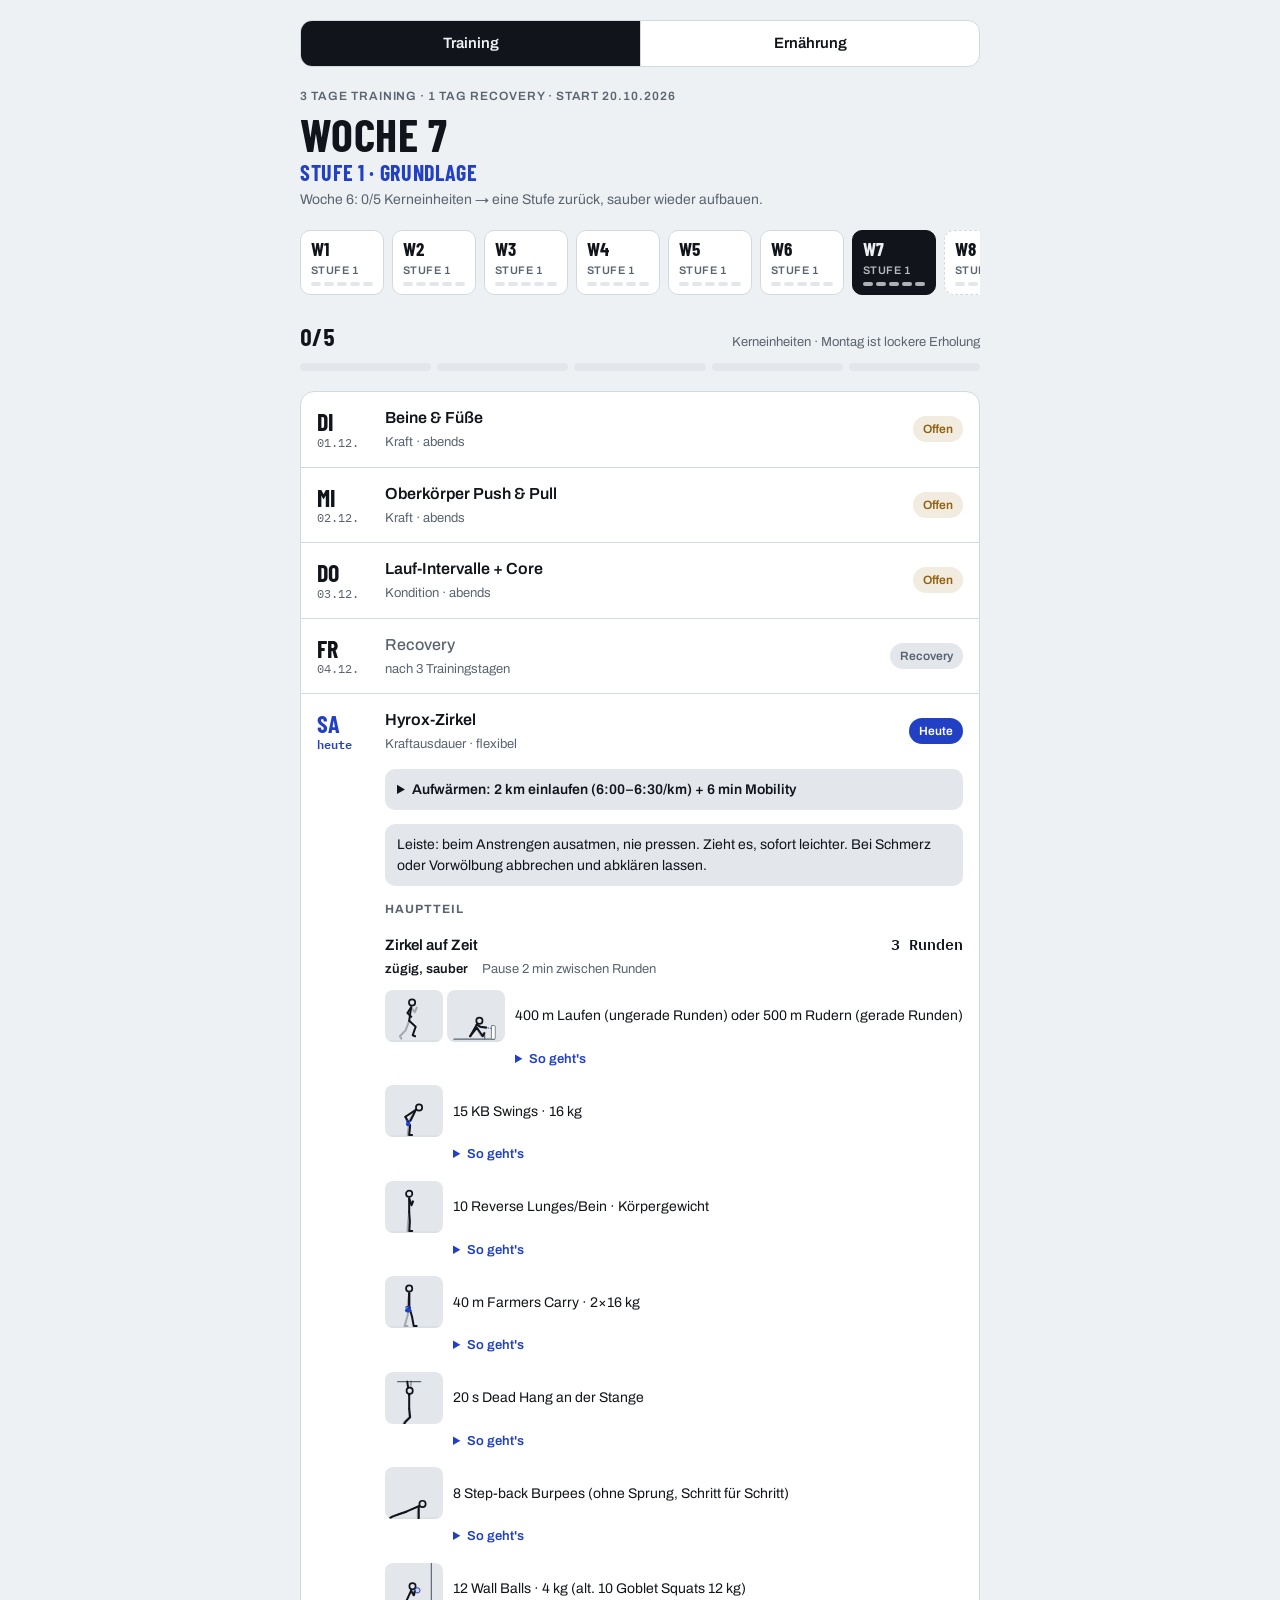
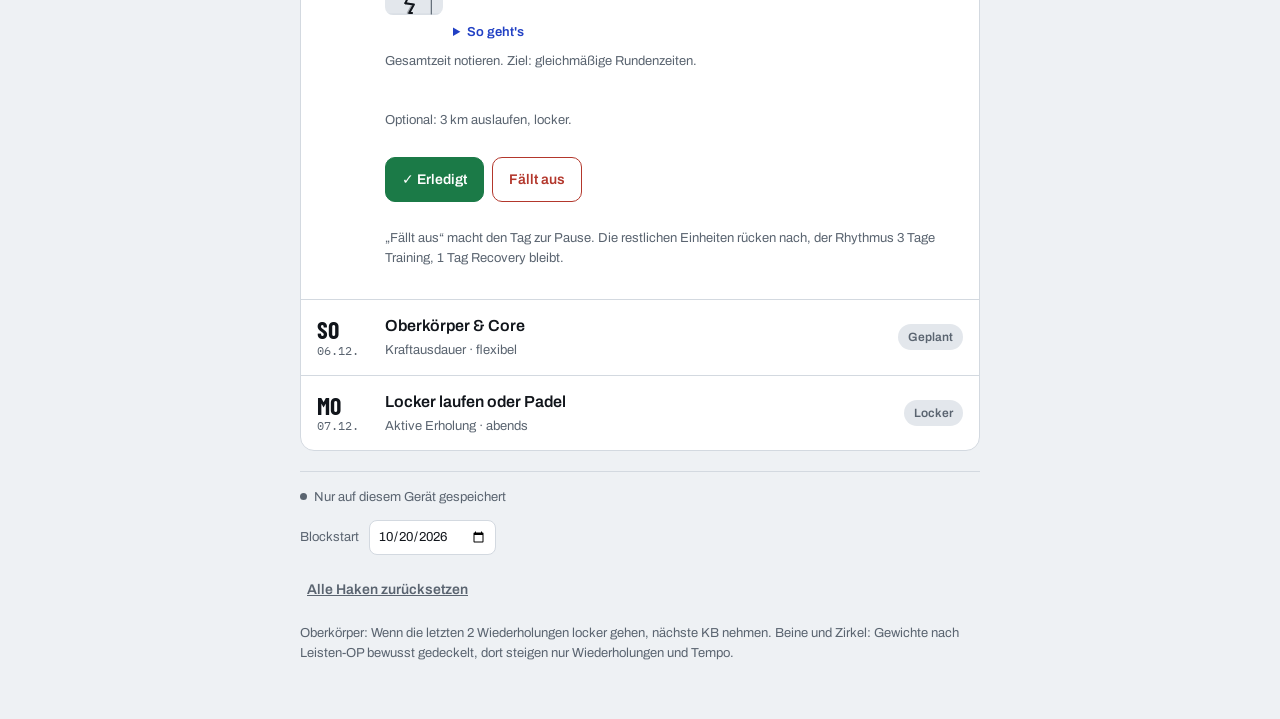
==== commit 5b911266: "Trainingsplan: Start 20.10., animierte Übungsfiguren und Technik-Hinweise Co-Authored-By: Claude Opu" ====
--- a/web/training/index.html
+++ b/web/training/index.html
@@ -99,7 +99,36 @@
 .warm{background:var(--sunk);border-radius:10px;padding:10px 12px;font-size:14px}
 .warm summary{cursor:pointer;font-weight:600}
 .warm ul{margin:8px 0 2px;padding-left:18px}
-.ex{display:grid;grid-template-columns:1fr auto;gap:4px 14px;padding:10px 0;border-top:1px dashed var(--line)}
+.ex{display:grid;grid-template-columns:1fr;gap:12px;padding:12px 0;border-top:1px dashed var(--line)}
+.ex.has-fig{grid-template-columns:auto minmax(0,1fr)}
+.ex-figs{display:flex;flex-direction:column;gap:6px}
+.ex-main{display:grid;grid-template-columns:minmax(0,1fr) auto;gap:4px 14px;min-width:0;align-content:start}
+svg.fig{display:block;width:92px;height:83px;background:var(--sunk);border-radius:10px;flex:none}
+svg.fig.sm{width:58px;height:52px;border-radius:8px}
+@media (max-width:440px){svg.fig{width:76px;height:69px}}
+svg.fig .lim{fill:none;stroke:var(--ink);stroke-width:4.2;stroke-linecap:round;stroke-linejoin:round}
+svg.fig .far{opacity:.3}
+svg.fig .hd{fill:var(--sunk);stroke:var(--ink);stroke-width:3.6}
+svg.fig .pr{fill:none;stroke:var(--muted);stroke-width:2.4;stroke-linecap:round}
+svg.fig rect.pr{fill:var(--surface);stroke-width:1.6}
+svg.fig .gr{stroke:var(--line);stroke-width:2}
+svg.fig .kb circle{fill:var(--accent)}
+svg.fig .kb path{fill:none;stroke:var(--accent);stroke-width:2.2}
+svg.fig .ball{fill:var(--accent-soft);stroke:var(--accent);stroke-width:2}
+svg.fig .rk{fill:none;stroke:var(--accent);stroke-width:2}
+svg.fig .bd{fill:none;stroke:var(--accent);stroke-width:1.8;stroke-dasharray:3 2}
+svg.fig .ghost{opacity:.25}
+.how{grid-column:1/-1;font-size:14px}
+.how summary{cursor:pointer;color:var(--accent);font-weight:600;font-size:13px;padding:4px 0}
+.how ol{margin:4px 0 6px;padding-left:20px;display:flex;flex-direction:column;gap:3px}
+.how a{color:var(--accent);font-size:13px;font-weight:600}
+.how-b{padding:2px 0 6px}
+.figlist{list-style:none;padding-left:0!important;display:flex;flex-direction:column;gap:8px}
+.figlist>li{display:grid;grid-template-columns:auto minmax(0,1fr);gap:4px 10px;align-items:center}
+.figlist .sf{display:flex;gap:4px}
+.figlist .how{grid-column:2}
+.figrow{display:flex;flex-wrap:wrap;gap:10px;margin-top:8px}
+.figrow figure{margin:0;display:flex;flex-direction:column;align-items:center;gap:4px;font-size:12px;color:var(--muted);width:72px;text-align:center}
 .ex:first-of-type{border-top:0}
 .ex-name{font-weight:600;min-width:0}
 .ex-note{grid-column:1/-1;font-size:13px;color:var(--muted)}
@@ -175,7 +204,7 @@
 </div>
 
 <script>
-const START_DEFAULT = "2026-10-19";
+const START_DEFAULT = "2026-10-20";
 const DAYS = ["Mo","Di","Mi","Do","Fr","Sa","So"];
 const DAYL = ["Montag","Dienstag","Mittwoch","Donnerstag","Freitag","Samstag","Sonntag"];
 const BASE = ["A","B","C",null,"D","F","E"];
@@ -184,47 +213,47 @@
 const LEVELNAME = {1:"Grundlage",2:"Volumen",3:"Mehr Last",4:"Volumen +",5:"Peak",6:"Deload"};
 
 const MOBILITY = [
-  "World's Greatest Stretch · 3/Seite, sanft, nicht tief in die Leiste drücken",
-  "90/90-Hüftwechsel · 8",
-  "Knie-zur-Wand (Sprunggelenk) · 10/Seite",
-  "Short Foot (Fußgewölbe hochziehen) · 3×10 s",
-  "Cat-Cow · 8",
-  "Armkreisen oder Band Pull-Aparts · 15"
+  ["World's Greatest Stretch · 3/Seite, sanft, nicht tief in die Leiste drücken","wgs"],
+  ["90/90-Hüftwechsel · 8","hip9090"],
+  ["Knie zur Wand (Sprunggelenk) · 10/Seite","kneewall"],
+  ["Short Foot (Fußgewölbe hochziehen) · 3×10 s","shortfoot"],
+  ["Cat-Cow · 8","catcow"],
+  ["Band Pull-Aparts · 15 (ohne Band: Armkreisen)","pullapart"]
 ];
 
 const SESS = {
   A:{name:"Beine & Füße", tag:"Kraft", groups:["legs"], prio:1, warm:true, ex:[
-    {n:"Goblet Squat", d:["3×10","3×12","4×10","4×12","4×12 (3 s runter)","2×10"], w:["16 kg","16 kg","16–20 kg","20 kg","20 kg","12 kg"], p:"90 s", note:"Maximal 20 kg. Fortschritt über Wiederholungen und Tempo, nicht über Gewicht."},
-    {n:"Einbeiniges RDL", d:["3×8/S","3×10/S","3×10/S","4×10/S","4×10/S","2×8/S"], w:["12 kg","12 kg","16 kg","16 kg","16–20 kg","12 kg"], p:"75 s", note:"KB in der Gegenhand. Fußgewölbe aktiv halten, Hüfte bleibt gerade."},
-    {n:"Step-ups (Kniehöhe)", d:["3×8/S","3×10/S","3×12/S","4×10/S","4×12/S","2×8/S"], w:["Körpergewicht","Körpergewicht","2×8 kg","2×8 kg","2×12 kg","Körpergewicht"], p:"60 s", note:"Ersetzt den Bulgarian Split Squat: weniger Dehnung und Zug in der Leiste."},
-    {n:"Glute Bridge einbeinig", d:["3×10/S","3×12/S","3×12/S","3×15/S","3×15/S","2×10/S"], w:"Körpergewicht", p:"45 s", note:"Starkes Gesäß entlastet Leiste, Knie und Laufstil."},
-    {n:"KB Swing", d:["5×12","5×15","6×15","6×15","8×12","4×10"], w:["16 kg","16 kg","20 kg","20 kg","20 kg","16 kg"], p:"60 s", note:"Oben kräftig ausatmen, Luft nie anhalten. Kein 24er in diesem Block."},
-    {n:"Suitcase Carry", d:["3×30 m/S","3×40 m/S","3×40 m/S","4×40 m/S","4×40 m/S","2×30 m/S"], w:["16 kg","16 kg","20 kg","20 kg","20 kg","12 kg"], p:"60 s", note:"Aufrecht gehen, nicht zur Seite kippen, ruhig weiteratmen."},
-    {n:"Klimmzüge locker", d:["3×3","3×3","3×4","3×4","3×5","2×2"], w:"etwa halbes Maximum", p:"60 s", note:"Technik-Sätze, nie bis zum Versagen. Die schweren Klimmzüge kommen Di und Sa."},
-    {n:"Liegestütz locker", d:["2×10","2×12","2×12","2×15","2×15","2×8"], w:"Körpergewicht", p:"45 s"},
-    {n:"Fuß-Block: Wadenheben einbeinig + Short Foot", d:["3×10/S + 3×20 s","3×12/S + 3×20 s","3×12/S + 3×30 s","3×15/S + 3×30 s","3×15/S + 3×30 s","2×10/S"], w:"Körpergewicht", p:"45 s", note:"3 s absenken. Wichtigste Übung gegen Plattfuß-Beschwerden beim Laufen."}
+    {n:"Goblet Squat", fig:"goblet", d:["3×10","3×12","4×10","4×12","4×12 (3 s runter)","2×10"], w:["16 kg","16 kg","16–20 kg","20 kg","20 kg","12 kg"], p:"90 s", note:"Maximal 20 kg. Fortschritt über Wiederholungen und Tempo, nicht über Gewicht."},
+    {n:"Einbeiniges RDL", fig:"rdl", d:["3×8/S","3×10/S","3×10/S","4×10/S","4×10/S","2×8/S"], w:["12 kg","12 kg","16 kg","16 kg","16–20 kg","12 kg"], p:"75 s", note:"KB in der Gegenhand. Fußgewölbe aktiv halten, Hüfte bleibt gerade."},
+    {n:"Step-ups (Kniehöhe)", fig:"stepup", d:["3×8/S","3×10/S","3×12/S","4×10/S","4×12/S","2×8/S"], w:["Körpergewicht","Körpergewicht","2×8 kg","2×8 kg","2×12 kg","Körpergewicht"], p:"60 s", note:"Ersetzt den Bulgarian Split Squat: weniger Dehnung und Zug in der Leiste."},
+    {n:"Glute Bridge einbeinig", fig:"bridge", d:["3×10/S","3×12/S","3×12/S","3×15/S","3×15/S","2×10/S"], w:"Körpergewicht", p:"45 s", note:"Starkes Gesäß entlastet Leiste, Knie und Laufstil."},
+    {n:"KB Swing", fig:"swing", d:["5×12","5×15","6×15","6×15","8×12","4×10"], w:["16 kg","16 kg","20 kg","20 kg","20 kg","16 kg"], p:"60 s", note:"Oben kräftig ausatmen, Luft nie anhalten. Kein 24er in diesem Block."},
+    {n:"Suitcase Carry", fig:"carry", d:["3×30 m/S","3×40 m/S","3×40 m/S","4×40 m/S","4×40 m/S","2×30 m/S"], w:["16 kg","16 kg","20 kg","20 kg","20 kg","12 kg"], p:"60 s", note:"Aufrecht gehen, nicht zur Seite kippen, ruhig weiteratmen."},
+    {n:"Klimmzüge locker", fig:"pullup", d:["3×3","3×3","3×4","3×4","3×5","2×2"], w:"etwa halbes Maximum", p:"60 s", note:"Technik-Sätze, nie bis zum Versagen. Die schweren Klimmzüge kommen Di und Sa."},
+    {n:"Liegestütz locker", fig:"pushup", d:["2×10","2×12","2×12","2×15","2×15","2×8"], w:"Körpergewicht", p:"45 s"},
+    {n:"Fuß-Block: Wadenheben einbeinig + Short Foot", fig:["calf", "shortfoot"], d:["3×10/S + 3×20 s","3×12/S + 3×20 s","3×12/S + 3×30 s","3×15/S + 3×30 s","3×15/S + 3×30 s","2×10/S"], w:"Körpergewicht", p:"45 s", note:"3 s absenken. Wichtigste Übung gegen Plattfuß-Beschwerden beim Laufen."}
   ]},
   B:{name:"Oberkörper Push & Pull", tag:"Kraft", groups:["upper"], prio:1, warm:true, ex:[
-    {n:"KB Military Press einarmig", d:["3×6/S","3×8/S","4×6/S","4×8/S","5×6/S","2×6/S"], w:["16 kg","16 kg","16–20 kg","20 kg","20 kg","12–16 kg"], p:"90 s", note:"Po und Bauch fest, kein Hohlkreuz."},
-    {n:"Klimmzüge", d:["3×5","3×6","4×6","4×7","5×6","2×5"], w:["KG oder Band","KG","KG","KG","KG, +4 kg wenn sauber","KG"], p:"2 min", note:"Unter 5 saubere Wiederholungen: Band oder Latzug 3×10."},
-    {n:"Dips am Barren", d:["3×6","3×8","4×6","4×8","4×10","2×5"], w:["KG oder Band","KG","KG","KG","KG","KG"], p:"90 s", note:"Nur bis der Oberarm parallel zum Boden ist. Zwickt die Schulter vorne: Bank-Dips nehmen."},
-    {n:"Einarmiges KB-Rudern", d:["3×10/S","3×12/S","4×10/S","4×12/S","4×12/S","2×10/S"], w:["24 kg","24 kg","28 kg","28 kg","32 kg","20 kg"], p:"60 s"},
-    {n:"KB Halo", d:["2×8 je Richtung","2×8 je Richtung","3×8 je Richtung","3×8 je Richtung","3×10 je Richtung","2×6 je Richtung"], w:["12 kg","12 kg","12–16 kg","16 kg","16 kg","8–12 kg"], p:"45 s", note:"Schulter-Mobility unter Last, langsam."},
-    {n:"Dead Bug + Plank Shoulder Taps", d:["3×10/S + 3×20","3×12/S + 3×24","3×12/S + 3×30","3×14/S + 3×30","3×15/S + 3×36","2×8/S + 2×20"], w:"Körpergewicht", p:"45 s"}
+    {n:"KB Military Press einarmig", fig:"press", d:["3×6/S","3×8/S","4×6/S","4×8/S","5×6/S","2×6/S"], w:["16 kg","16 kg","16–20 kg","20 kg","20 kg","12–16 kg"], p:"90 s", note:"Po und Bauch fest, kein Hohlkreuz."},
+    {n:"Klimmzüge", fig:"pullup", d:["3×5","3×6","4×6","4×7","5×6","2×5"], w:["KG oder Band","KG","KG","KG","KG, +4 kg wenn sauber","KG"], p:"2 min", note:"Unter 5 saubere Wiederholungen: Band oder Latzug 3×10."},
+    {n:"Dips am Barren", fig:"dips", d:["3×6","3×8","4×6","4×8","4×10","2×5"], w:["KG oder Band","KG","KG","KG","KG","KG"], p:"90 s", note:"Nur bis der Oberarm parallel zum Boden ist. Zwickt die Schulter vorne: Bank-Dips nehmen."},
+    {n:"Einarmiges KB-Rudern", fig:"row", d:["3×10/S","3×12/S","4×10/S","4×12/S","4×12/S","2×10/S"], w:["24 kg","24 kg","28 kg","28 kg","32 kg","20 kg"], p:"60 s"},
+    {n:"KB Halo", fig:"halo", d:["2×8 je Richtung","2×8 je Richtung","3×8 je Richtung","3×8 je Richtung","3×10 je Richtung","2×6 je Richtung"], w:["12 kg","12 kg","12–16 kg","16 kg","16 kg","8–12 kg"], p:"45 s", note:"Schulter-Mobility unter Last, langsam."},
+    {n:"Dead Bug + Plank Shoulder Taps", fig:["deadbug", "taps"], d:["3×10/S + 3×20","3×12/S + 3×24","3×12/S + 3×30","3×14/S + 3×30","3×15/S + 3×36","2×8/S + 2×20"], w:"Körpergewicht", p:"45 s"}
   ]},
   C:{name:"Lauf-Intervalle + Core", tag:"Kondition", groups:["run"], prio:2, warm:true, ex:[
-    {n:"Intervalle", d:["5×400 m","6×400 m","4×800 m","5×800 m","4×1000 m","4×400 m"], w:["@ 4:30/km","@ 4:30/km","@ 4:40/km","@ 4:40/km","@ 4:40/km","@ 5:00/km"], p:["90 s Trab","90 s Trab","2 min Trab","2 min Trab","2:30 min Trab","2 min Trab"], note:"Stabilschuh, ebener Untergrund. Die letzte Wiederholung muss so schnell sein wie die erste."},
-    {n:"Kraft-Zirkel leicht", d:["3 Runden","3 Runden","3 Runden","3 Runden","3 Runden","2 Runden"], w:"nach den Intervallen", p:"60 s zwischen Runden", note:"Get-up langsam, Blick zur Kugel, ruhig atmen. Klimmzüge und Liegestütz bleiben locker.", sub:[
+    {n:"Intervalle", fig:"run", d:["5×400 m","6×400 m","4×800 m","5×800 m","4×1000 m","4×400 m"], w:["@ 4:30/km","@ 4:30/km","@ 4:40/km","@ 4:40/km","@ 4:40/km","@ 5:00/km"], p:["90 s Trab","90 s Trab","2 min Trab","2 min Trab","2:30 min Trab","2 min Trab"], note:"Stabilschuh, ebener Untergrund. Die letzte Wiederholung muss so schnell sein wie die erste."},
+    {n:"Kraft-Zirkel leicht", subfig:["tgu","pullup","pushup","pallof","sideplank"], d:["3 Runden","3 Runden","3 Runden","3 Runden","3 Runden","2 Runden"], w:"nach den Intervallen", p:"60 s zwischen Runden", note:"Get-up langsam, Blick zur Kugel, ruhig atmen. Klimmzüge und Liegestütz bleiben locker.", sub:[
       ["Turkish Get-up 1/Seite · 12 kg","Turkish Get-up 1/Seite · 12 kg","Turkish Get-up 1/Seite · 16 kg","Turkish Get-up 1/Seite · 16 kg","Turkish Get-up 2/Seite · 16 kg","Turkish Get-up 1/Seite · 12 kg"],
       ["3 Klimmzüge, locker","3 Klimmzüge, locker","4 Klimmzüge, locker","4 Klimmzüge, locker","5 Klimmzüge, locker","2 Klimmzüge"],
       ["10 Liegestütz","12 Liegestütz","12 Liegestütz","15 Liegestütz","15 Liegestütz","8 Liegestütz"],
       ["Pallof Press 8/Seite (Band)","Pallof Press 10/Seite (Band)","Pallof Press 10/Seite (Band)","Pallof Press 12/Seite (Band)","Pallof Press 12/Seite (Band)","Pallof Press 8/Seite (Band)"],
       ["Seitstütz 30 s/Seite","Seitstütz 30 s/Seite","Seitstütz 40 s/Seite","Seitstütz 40 s/Seite","Seitstütz 45 s/Seite","Seitstütz 30 s/Seite"],
     ]},
-    {n:"Tibialis Raises an der Wand", d:["2×15","2×20","3×15","3×20","3×20","2×12"], w:"Körpergewicht", p:"30 s", note:"Schützt Schienbein und Sprunggelenk bei mehr Laufvolumen."}
+    {n:"Tibialis Raises an der Wand", fig:"tibialis", d:["2×15","2×20","3×15","3×20","3×20","2×12"], w:"Körpergewicht", p:"30 s", note:"Schützt Schienbein und Sprunggelenk bei mehr Laufvolumen."}
   ]},
   D:{name:"Hyrox-Zirkel", tag:"Kraftausdauer", groups:["legs","run"], prio:2, warm:true, ex:[
-    {n:"Zirkel auf Zeit", d:["3 Runden","4 Runden","4 Runden","5 Runden","5 Runden","2 Runden"], w:"zügig, sauber", p:"2 min zwischen Runden", note:"Gesamtzeit notieren. Ziel: gleichmäßige Rundenzeiten.", sub:[
+    {n:"Zirkel auf Zeit", subfig:[["run","rower"],"swing","lunge","farmer","deadhang","burpee","wallball"], d:["3 Runden","4 Runden","4 Runden","5 Runden","5 Runden","2 Runden"], w:"zügig, sauber", p:"2 min zwischen Runden", note:"Gesamtzeit notieren. Ziel: gleichmäßige Rundenzeiten.", sub:[
       "400 m Laufen (ungerade Runden) oder 500 m Rudern (gerade Runden)",
       ["15 KB Swings · 16 kg","15 KB Swings · 16 kg","15 KB Swings · 20 kg","15 KB Swings · 20 kg","20 KB Swings · 20 kg","12 KB Swings · 16 kg"],
       ["10 Reverse Lunges/Bein · Körpergewicht","10 Reverse Lunges/Bein · Körpergewicht","10 Reverse Lunges/Bein · 2×8 kg","10 Reverse Lunges/Bein · 2×8 kg","12 Reverse Lunges/Bein · 2×8 kg","8 Reverse Lunges/Bein · Körpergewicht"],
@@ -235,18 +264,18 @@
     ]}
   ]},
   F:{name:"Oberkörper & Core", tag:"Kraftausdauer", groups:["upper"], prio:2, warm:true, ex:[
-    {n:"KB Floor Press einarmig", d:["3×10/S","3×12/S","4×10/S","4×12/S","4×12/S","2×10/S"], w:["16 kg","16 kg","20 kg","20 kg","20 kg","12–16 kg"], p:"60 s", note:"Im Liegen. Schulter bleibt am Boden, ruhig ausatmen beim Drücken."},
-    {n:"Chin-ups (Untergriff)", d:["3×5","3×6","4×6","4×7","4×8","2×5"], w:["KG oder Band","KG","KG","KG","KG","KG"], p:"90 s", note:"Alternativ Australian Pull-ups an Ringen oder Stange: 3×12."},
-    {n:"Rudern brustgestützt (Schrägbank)", d:["3×12","3×12","3×15","4×12","4×15","2×10"], w:["2×12 kg","2×16 kg","2×16 kg","2×16 kg","2×20 kg","2×12 kg"], p:"60 s", note:"Brust liegt auf, der Rumpf muss nichts halten. Schont die Leiste."},
-    {n:"Liegestütz schwer", d:["3×12","3×15","4×12","4×12","4× max − 2","2×10"], w:["Füße erhöht","Füße erhöht","Füße erhöht","Füße erhöht, 3 s runter","Füße erhöht","Boden"], p:"60 s", note:"Dips waren am Dienstag. Hier drückst du ohne Schulterstress."},
-    {n:"Seitstütz + Dead Bug", d:["3×20 s/S + 3×8/S","3×25 s/S + 3×10/S","3×30 s/S + 3×10/S","3×30 s/S + 3×12/S","3×35 s/S + 3×12/S","2×20 s/S + 2×8/S"], w:"Körpergewicht", p:"45 s"},
-    {n:"SkiErg oder Rudergerät", d:["6×250 m","6×250 m","8×250 m","8×250 m","10×250 m","4×250 m"], w:"zügig, nicht maximal", p:"45 s", note:"SkiErg bevorzugen, wenn vorhanden: Kondition ohne Beinbelastung."}
+    {n:"KB Floor Press einarmig", fig:"floorpress", d:["3×10/S","3×12/S","4×10/S","4×12/S","4×12/S","2×10/S"], w:["16 kg","16 kg","20 kg","20 kg","20 kg","12–16 kg"], p:"60 s", note:"Im Liegen. Schulter bleibt am Boden, ruhig ausatmen beim Drücken."},
+    {n:"Chin-ups (Untergriff)", fig:"chinup", d:["3×5","3×6","4×6","4×7","4×8","2×5"], w:["KG oder Band","KG","KG","KG","KG","KG"], p:"90 s", note:"Alternativ Australian Pull-ups an Ringen oder Stange: 3×12."},
+    {n:"Rudern brustgestützt (Schrägbank)", fig:"chestrow", d:["3×12","3×12","3×15","4×12","4×15","2×10"], w:["2×12 kg","2×16 kg","2×16 kg","2×16 kg","2×20 kg","2×12 kg"], p:"60 s", note:"Brust liegt auf, der Rumpf muss nichts halten. Schont die Leiste."},
+    {n:"Liegestütz schwer", fig:"pushup", d:["3×12","3×15","4×12","4×12","4× max − 2","2×10"], w:["Füße erhöht","Füße erhöht","Füße erhöht","Füße erhöht, 3 s runter","Füße erhöht","Boden"], p:"60 s", note:"Dips waren am Dienstag. Hier drückst du ohne Schulterstress."},
+    {n:"Seitstütz + Dead Bug", fig:["sideplank", "deadbug"], d:["3×20 s/S + 3×8/S","3×25 s/S + 3×10/S","3×30 s/S + 3×10/S","3×30 s/S + 3×12/S","3×35 s/S + 3×12/S","2×20 s/S + 2×8/S"], w:"Körpergewicht", p:"45 s"},
+    {n:"SkiErg oder Rudergerät", fig:["skierg", "rower"], d:["6×250 m","6×250 m","8×250 m","8×250 m","10×250 m","4×250 m"], w:"zügig, nicht maximal", p:"45 s", note:"SkiErg bevorzugen, wenn vorhanden: Kondition ohne Beinbelastung."}
   ]},
   E:{name:"Locker laufen oder Padel", tag:"Aktive Erholung", groups:[], prio:3, warm:false, ex:[
-    {n:"Lockerer Dauerlauf", d:["5 km","6 km","6 km","7 km","7 km","4 km"], w:"5:45–6:15/km", p:"—", note:"Du musst dich dabei unterhalten können."},
-    {n:"oder Padel", d:["60–90 min","60–90 min","60–90 min","60–90 min","60–90 min","60 min"], w:"danach 10 min Mobility", p:"—"},
-    {n:"oder Pause", d:["—","—","—","—","—","—"], w:"Spaziergang", p:"—", note:"Bei Müdigkeit ist das die richtige Wahl."},
-    {n:"Danach immer: KB-Flow", d:["10 min","10 min","10 min","10 min","10 min","10 min"], w:"12 kg", p:"—", note:"Halos 2×5 je Richtung, Goblet-Hold in der Hocke 2×30 s, 1 Turkish Get-up pro Seite, 2×10 Liegestütz. Alles locker."}
+    {n:"Lockerer Dauerlauf", fig:"run", d:["5 km","6 km","6 km","7 km","7 km","4 km"], w:"5:45–6:15/km", p:"—", note:"Du musst dich dabei unterhalten können."},
+    {n:"oder Padel", fig:"padel", d:["60–90 min","60–90 min","60–90 min","60–90 min","60–90 min","60 min"], w:"danach 10 min Mobility", p:"—"},
+    {n:"oder Pause", fig:"walk", d:["—","—","—","—","—","—"], w:"Spaziergang", p:"—", note:"Bei Müdigkeit ist das die richtige Wahl."},
+    {n:"Danach immer: KB-Flow", fig:"halo", d:["10 min","10 min","10 min","10 min","10 min","10 min"], w:"12 kg", p:"—", note:"Halos 2×5 je Richtung, Goblet-Hold in der Hocke 2×30 s, 1 Turkish Get-up pro Seite, 2×10 Liegestütz. Alles locker."}
   ]}
 };
 
@@ -270,7 +299,7 @@
     {t:"12:00", n:"Mahlzeit bei der Arbeit (REWE)", items:["2 Roggen-Vollkornbrötchen","200 g körniger Frischkäse als Aufstrich","2 gekochte Eier","Mini-Snackpaprika, 1 Apfel"], m:"805 kcal · P 49 · KH 93 · F 23"},
     {t:"15:45", n:"Warm essen zuhause", items:["150 g Lachs aus dem Ofen","60 g Quinoa (roh gewogen)","Babyspinat und Paprika","15 g Parmesan"], m:"630 kcal · P 43 · KH 44 · F 28", note:"Lachs an beiden Ruhetagen deckt dein Omega-3 der Woche."},
     {t:"18:00", n:"Snack", items:["250 g Skyr","150 g Beeren (TK geht)","20 g Walnüsse"], m:"350 kcal · P 30 · KH 28 · F 13"},
-    {t:"19:30", n:"Abendessen", items:["Ofengemüse: 200 g Süßkartoffel, 1 Zucchini, 1 Paprika","250 g Magerquark mit Kräutern","1 EL Leinöl"], m:"490 kcal · P 34 · KH 60 · F 11", note:"Sonntag mit lockerem Lauf: zusätzlich 1 Banane vorher."}
+    {t:"19:30", n:"Abendessen", items:["Ofengemüse: 200 g Süßkartoffel, 1 Zucchini, 1 Paprika","250 g Magerquark mit Kräutern","1 EL Leinöl"], m:"490 kcal · P 34 · KH 60 · F 11", note:"An Tagen mit lockerem Lauf: zusätzlich 1 Banane vorher."}
   ]}
 };
 const NUTRIENTS = [
@@ -287,7 +316,7 @@
 const HYDRATION = [
   "Grundbedarf rund 3 Liter am Tag (35 ml pro kg).",
   "Pro Trainingsstunde 0,5 bis 0,75 Liter zusätzlich.",
-  "Lauftage (Mi Intervalle, Fr Zirkel, So locker): in der ersten Stunde danach 500 ml Wasser mit einer Prise Salz (etwa 1 g) oder Kokoswasser mit einer Prise Salz.",
+  "Lauftage (Intervalle, Hyrox-Zirkel, lockerer Lauf): in der ersten Stunde danach 500 ml Wasser mit einer Prise Salz (etwa 1 g) oder Kokoswasser mit einer Prise Salz.",
   "Harzer und Parmesan sind salzig. An Trainingstagen passt das, an Ruhetagen nicht extra nachsalzen.",
   "Ab 21:30 höchstens noch 0,5 Liter, sonst musst du nachts raus.",
   "Hellgelber Urin heißt: passt."
@@ -299,6 +328,245 @@
   ["Fette und Sonstiges", [["walnuesse","Walnüsse","200 g"],["leinoel","Leinöl (im Kühlschrank lagern)","250 ml"],["olivenoel","Olivenöl","falls leer"],["salz","Jodsalz","falls leer"],["kokoswasser","Kokoswasser","1 Liter"]]]
 ];
 
+/* ---------- Übungsfiguren (Seitenansicht, Blick nach rechts) ---------- */
+const ST = {H:[50,14],N:[50,24],P:[50,52],E1:[51,38],W1:[52,51],K1:[51,72],A1:[50,92]};
+const FRONT = {H:[60,14],N:[60,24],P:[60,52],K1:[64,72],A1:[65,92],T1:[69,93],K2:[56,72],A2:[55,92],T2:[51,93]};
+const PUSH_UP = {H:[78,65],N:[70,70],P:[44,81],E1:[70,82],W1:[70,94],E2:[68,82],W2:[68,94],K1:[29,86],A1:[14,91],T1:[9,94],K2:[29,86],A2:[14,91],T2:[9,94]};
+const PUSH_DN = {H:[76,82],N:[68,86],P:[43,89],E1:[58,79],W1:[70,94],E2:[56,79],W2:[68,94],K1:[28,91],A1:[14,92],T1:[9,94],K2:[28,91],A2:[14,92],T2:[9,94]};
+const HANG = {H:[51,27],N:[50,36],P:[50,64],E1:[48,22],W1:[46,8],E2:[53,22],W2:[54,8],K1:[52,82],A1:[42,92],T1:[40,96],K2:[50,82],A2:[40,92],T2:[38,96]};
+const BAR = [{t:"line",p:[26,8,74,8]}];
+const GOB_DN = {H:[57,37],N:[54,46],P:[42,72],E1:[60,60],W1:[62,51],E2:[58,60],W2:[60,51],K1:[60,74],A1:[50,92],K2:[57,74],A2:[47,92]};
+const BACK = {H:[22,88],N:[30,90],P:[56,90]};
+
+const FIG = {
+  goblet:{label:"Goblet Squat", q:"Goblet Squat Kettlebell richtig", frames:[
+    {...ST,E1:[55,38],W1:[58,30],E2:[53,38],W2:[56,30],kb:[61,32]},
+    {...GOB_DN,kb:[65,53]}],
+    cues:["Kugel vor der Brust halten, Ellbogen zeigen nach unten","Hüfte nach hinten-unten setzen, Brust bleibt aufrecht","Knie schieben nach außen über die Zehen, Fersen bleiben am Boden"]},
+  rdl:{label:"Einbeiniges RDL", q:"single leg romanian deadlift kettlebell", frames:[
+    {...ST,E1:[50,38],W1:[50,51],kb:[50,58],K2:[48,72],A2:[47,92]},
+    {H:[82,44],N:[74,46],P:[48,52],E1:[74,58],W1:[74,70],kb:[74,77],E2:[70,58],W2:[70,68],K1:[50,72],A1:[50,92],K2:[30,54],A2:[12,56],T2:[12,62]}],
+    cues:["Auf einem Bein stehen, Knie leicht gebeugt, Kugel in der Gegenhand","Oberkörper kippt nach vorne, freies Bein geht gerade nach hinten – wie eine Wippe","Rücken gerade, Hüfte zeigt zum Boden, nicht aufdrehen"]},
+  stepup:{label:"Step-up", q:"step ups richtig ausführen", props:[{t:"rect",p:[56,80,34,14]}], frames:[
+    {H:[48,14],N:[48,24],P:[46,52],E1:[49,38],W1:[50,50],E2:[47,38],W2:[46,50],K1:[64,62],A1:[66,80],K2:[46,72],A2:[46,92]},
+    {H:[65,2],N:[65,12],P:[65,40],E1:[66,26],W1:[67,38],E2:[63,26],W2:[62,38],K1:[66,60],A1:[66,80],K2:[80,48],A2:[76,66]}],
+    cues:["Ganzen Fuß auf die Box stellen (Kniehöhe)","Über die Ferse hochdrücken, das untere Bein hilft nicht mit","Langsam und kontrolliert wieder runter"]},
+  bridge:{label:"Glute Bridge einbeinig", q:"single leg glute bridge", frames:[
+    {...BACK,P:[52,90],E1:[40,92],W1:[50,93],E2:[40,92],W2:[50,93],K1:[66,72],A1:[74,92],K2:[70,82],A2:[88,74],T2:[91,69]},
+    {H:[22,88],N:[30,88],P:[52,74],E1:[40,92],W1:[50,93],E2:[40,92],W2:[50,93],K1:[68,70],A1:[74,92],K2:[70,68],A2:[88,62],T2:[91,57]}],
+    cues:["Rückenlage, ein Fuß aufgestellt, anderes Bein gestreckt","Über die Ferse das Becken hochdrücken, bis Knie, Hüfte und Schulter eine Linie bilden","Oben Po fest anspannen, 1 Sekunde halten"]},
+  swing:{label:"Kettlebell Swing", q:"kettlebell swing russian technik", frames:[
+    {H:[71,35],N:[64,40],P:[42,54],E1:[58,52],W1:[52,63],E2:[56,52],W2:[50,63],kb:[47,69],K1:[52,72],A1:[50,92],K2:[49,72],A2:[47,92]},
+    {...ST,E1:[64,26],W1:[78,28],E2:[63,27],W2:[77,29],kb:[84,31]}],
+    cues:["Kugel zwischen den Beinen nach hinten schwingen, Rücken gerade","Hüfte explosiv nach vorne schieben – die Kraft kommt aus Po und Beinen","Arme sind nur Seile, Kugel schwebt bis Brusthöhe. Oben ausatmen"]},
+  carry:{label:"Suitcase Carry", q:"suitcase carry kettlebell", frames:[
+    {...ST,E1:[50,38],W1:[50,51],kb:[50,58],E2:[44,37],W2:[40,47],K1:[56,72],A1:[60,92],K2:[46,72],A2:[40,92]},
+    {...ST,E1:[50,38],W1:[50,51],kb:[50,58],E2:[44,37],W2:[40,47],K1:[46,72],A1:[40,92],K2:[56,72],A2:[60,92]}],
+    cues:["Kugel in einer Hand neben dem Körper","Aufrecht gehen, Schultern bleiben gerade – nicht zur Kugel kippen","Kleine, ruhige Schritte, normal weiteratmen"]},
+  farmer:{label:"Farmers Carry", q:"farmers carry kettlebell", frames:[
+    {...ST,E1:[50,38],W1:[50,51],kb:[50,58],E2:[48,38],W2:[47,51],kb2:[46,58],K1:[56,72],A1:[60,92],K2:[46,72],A2:[40,92]},
+    {...ST,E1:[50,38],W1:[50,51],kb:[50,58],E2:[48,38],W2:[47,51],kb2:[46,58],K1:[46,72],A1:[40,92],K2:[56,72],A2:[60,92]}],
+    cues:["In jeder Hand eine Kugel","Brust raus, Schultern weg von den Ohren","Zügig gehen, Bauch fest"]},
+  pullup:{label:"Klimmzug", q:"klimmzüge richtig lernen", ground:false, props:BAR, frames:[
+    HANG,
+    {H:[51,3],N:[50,14],P:[49,42],E1:[57,22],W1:[47,8],E2:[55,23],W2:[54,8],K1:[51,60],A1:[42,72],T1:[40,76],K2:[49,60],A2:[40,72],T2:[38,76]}],
+    cues:["Obergriff etwas breiter als schulterbreit, ganz hängen","Schulterblätter nach unten ziehen, dann Brust zur Stange","Kinn über die Stange, langsam wieder ganz runter"]},
+  deadhang:{label:"Dead Hang", q:"dead hang richtig", ground:false, props:BAR, frames:[
+    HANG, {...HANG,N:[50,34],H:[51,25],P:[50,62],K1:[52,80],A1:[42,90],T1:[40,94],K2:[50,80],A2:[40,90],T2:[38,94]}],
+    cues:["Stange greifen, Arme gestreckt","Schultern aktiv: leicht nach unten ziehen, nicht passiv in den Gelenken hängen","Ruhig atmen, Beine locker"]},
+  pushup:{label:"Liegestütz", q:"liegestütze richtig ausführen", frames:[PUSH_UP, PUSH_DN],
+    cues:["Hände unter den Schultern, Körper wie ein Brett","Brust bis kurz über den Boden senken, Ellbogen etwa 45° nach hinten","Bauch und Po fest, kein Hohlkreuz"]},
+  calf:{label:"Wadenheben einbeinig", q:"einbeiniges wadenheben treppe", props:[{t:"rect",p:[38,88,26,6]},{t:"line",p:[74,-8,74,94]}], frames:[
+    {H:[50,8],N:[50,18],P:[50,46],E1:[62,26],W1:[73,30],E2:[52,32],W2:[54,44],K1:[50,68],A1:[48,90],T1:[55,88],K2:[48,68],A2:[40,80],T2:[37,85]},
+    {H:[50,2],N:[50,12],P:[50,40],E1:[62,22],W1:[73,26],E2:[52,26],W2:[54,38],K1:[51,60],A1:[52,80],T1:[57,88],K2:[48,60],A2:[40,72],T2:[37,77]}],
+    cues:["Auf einem Fuß auf der Stufenkante, Ferse hängt frei, Hand an der Wand","Ganz hoch auf den Ballen drücken","3 Sekunden langsam absenken, bis die Wade dehnt"]},
+  shortfoot:{label:"Short Foot", q:"short foot übung plattfuß", nob:true, frames:[
+    {poly:[[[24,92],[40,88],[58,90],[80,92],[96,92]],[[24,92],[28,80],[46,72],[72,80],[96,90]]]},
+    {poly:[[[24,92],[40,80],[58,80],[80,91],[96,92]],[[24,92],[28,77],[46,68],[72,77],[96,90]]]}],
+    cues:["Barfuß stehen, Zehen bleiben lang und entspannt","Großzehenballen Richtung Ferse ziehen – das Fußgewölbe hebt sich","Halten, ohne die Zehen zu krallen"]},
+  press:{label:"Kettlebell Press einarmig", q:"kettlebell overhead press einarmig", frames:[
+    {...ST,E1:[54,38],W1:[57,28],kb:[60,26],E2:[42,40],W2:[46,50]},
+    {...ST,E1:[51,10],W1:[51,-4],kb:[53,-7],E2:[42,40],W2:[46,50]}],
+    cues:["Kugel im Rack: an der Brust, Unterarm senkrecht","Po und Bauch fest, Kugel gerade nach oben drücken","Oben Arm am Ohr, langsam zurück ins Rack"]},
+  dips:{label:"Dips am Barren", q:"dips barren richtig", ground:true, props:[{t:"line",p:[38,50,74,50]},{t:"line",p:[70,50,70,94]}], frames:[
+    {H:[50,14],N:[50,24],P:[48,52],E1:[51,37],W1:[52,50],E2:[49,37],W2:[50,50],K1:[50,70],A1:[40,80],T1:[38,84],K2:[48,70],A2:[38,80],T2:[36,84]},
+    {H:[54,30],N:[52,40],P:[46,66],E1:[40,42],W1:[52,50],E2:[38,42],W2:[50,50],K1:[50,82],A1:[40,90],T1:[38,94],K2:[48,82],A2:[38,90],T2:[36,94]}],
+    cues:["Gestreckte Arme am Barren, Schultern weg von den Ohren","Oberkörper leicht nach vorne, langsam absenken","Nur bis der Oberarm waagerecht ist, dann hochdrücken"]},
+  row:{label:"Einarmiges Rudern", q:"einarmiges kettlebell rudern bank", props:[{t:"rect",p:[58,70,40,6]},{t:"line",p:[62,76,62,94]},{t:"line",p:[94,76,94,94]}], frames:[
+    {H:[82,47],N:[74,50],P:[50,56],E1:[74,63],W1:[74,76],kb:[74,82],E2:[80,60],W2:[86,70],K1:[46,74],A1:[44,92],K2:[62,70],A2:[80,70],T2:[84,68]},
+    {H:[82,47],N:[74,50],P:[50,56],E1:[62,44],W1:[70,56],kb:[70,62],E2:[80,60],W2:[86,70],K1:[46,74],A1:[44,92],K2:[62,70],A2:[80,70],T2:[84,68]}],
+    cues:["Eine Hand und ein Knie auf der Bank, Rücken flach","Kugel Richtung Hüfte ziehen, Ellbogen eng am Körper","Oben Schulterblatt zusammenziehen, langsam ablassen"]},
+  halo:{label:"Kettlebell Halo", q:"kettlebell halo", front:true, loop:true, frames:[
+    {...FRONT,E1:[68,40],W1:[63,33],E2:[52,40],W2:[57,33],kb:[60,37]},
+    {...FRONT,E1:[72,28],W1:[70,14],E2:[62,26],W2:[68,12],kb:[72,11]},
+    {...FRONT,E1:[70,16],W1:[63,4],E2:[50,16],W2:[57,4],kb:[60,1]},
+    {...FRONT,E1:[58,26],W1:[52,12],E2:[48,28],W2:[50,14],kb:[48,11]}],
+    cues:["Kugel kopfüber an den Griffseiten halten, vor der Brust","Eng um den Kopf kreisen – abwechselnd links und rechts herum","Bauch fest, Hüfte bleibt ruhig"]},
+  deadbug:{label:"Dead Bug", q:"dead bug übung", frames:[
+    {...BACK,E1:[30,76],W1:[30,62],E2:[32,76],W2:[32,62],K1:[56,72],A1:[72,72],T1:[76,68],K2:[58,72],A2:[74,72],T2:[78,68]},
+    {...BACK,E1:[18,82],W1:[6,86],E2:[32,76],W2:[32,62],K1:[56,72],A1:[72,72],T1:[76,68],K2:[74,86],A2:[92,88],T2:[96,84]}],
+    cues:["Rückenlage, Arme zur Decke, Knie im 90°-Winkel","Unteren Rücken fest in den Boden drücken","Einen Arm und das andere Bein langsam strecken, ohne dass der Rücken abhebt"]},
+  taps:{label:"Plank Shoulder Taps", q:"plank shoulder taps", frames:[PUSH_UP, {...PUSH_UP,E1:[78,80],W1:[70,72]}],
+    cues:["Hohe Plank, Füße etwas breiter als hüftbreit","Abwechselnd mit einer Hand die andere Schulter antippen","Hüfte bleibt ruhig, kein Schaukeln"]},
+  run:{label:"Laufen", q:"lauftechnik richtig laufen", frames:[
+    {H:[56,14],N:[54,24],P:[50,52],E1:[46,36],W1:[54,44],E2:[62,34],W2:[66,24],K1:[64,64],A1:[58,82],T1:[63,84],K2:[42,72],A2:[30,84],T2:[33,89]},
+    {H:[56,14],N:[54,24],P:[50,52],E1:[62,34],W1:[66,24],E2:[46,36],W2:[54,44],K1:[42,72],A1:[30,84],T1:[33,89],K2:[64,64],A2:[58,82],T2:[63,84]}],
+    cues:["Aufrecht, leicht nach vorne lehnen","Fuß landet unter dem Körper, nicht weit vorne","Kurze, schnelle Schritte, Arme schwingen locker mit"]},
+  tgu:{label:"Turkish Get-up", q:"turkish get up kettlebell schritt für schritt", frames:[
+    {...BACK,E1:[31,76],W1:[32,62],kb:[32,58],E2:[38,92],W2:[46,93],K1:[70,74],A1:[78,92],K2:[74,90],A2:[92,91],T2:[96,87]},
+    {H:[40,66],N:[42,74],P:[56,90],E1:[44,60],W1:[45,46],kb:[45,42],E2:[34,84],W2:[30,94],K1:[70,74],A1:[78,92],K2:[74,90],A2:[92,91],T2:[96,87]},
+    {H:[54,32],N:[54,42],P:[54,70],E1:[54,28],W1:[54,14],kb:[54,10],E2:[50,56],W2:[48,68],K1:[72,72],A1:[72,92],K2:[52,90],A2:[32,92],T2:[28,92]},
+    {...ST,E1:[51,10],W1:[51,-4],kb:[52,-7],E2:[49,38],W2:[48,51]}],
+    cues:["Rückenlage, Kugel mit gestrecktem Arm über der Brust – der Blick bleibt immer an der Kugel","Über Ellbogen und Hand aufsetzen, Hüfte heben, Bein nach hinten in den Kniestand fädeln","Aufstehen wie aus einem Ausfallschritt, danach alles rückwärts. Langsam!"]},
+  pallof:{label:"Pallof Press", q:"pallof press band", props:[{t:"line",p:[8,-8,8,94]}], frames:[
+    {H:[60,14],N:[60,24],P:[58,52],E1:[64,38],W1:[66,30],E2:[62,38],W2:[64,30],K1:[62,72],A1:[58,92],K2:[56,72],A2:[52,92],poly:[[[8,32],[66,30]]]},
+    {H:[60,14],N:[60,24],P:[58,52],E1:[73,29],W1:[86,30],E2:[71,30],W2:[84,31],K1:[62,72],A1:[58,92],K2:[56,72],A2:[52,92],poly:[[[8,32],[86,30]]]}],
+    cues:["Seitlich zur Befestigung stehen, Band mit beiden Händen an der Brust","Arme langsam gerade nach vorne drücken – das Band will dich verdrehen, du hältst dagegen","2 Sekunden halten, zurück zur Brust. Beide Seiten"]},
+  sideplank:{label:"Seitstütz", q:"seitstütz unterarm richtig", frames:[
+    {H:[24,72],N:[30,80],P:[60,90],E1:[30,93],W1:[42,94],E2:[42,76],W2:[56,82],K1:[78,91],A1:[94,92],K2:[78,90],A2:[94,90]},
+    {H:[24,72],N:[30,80],P:[60,84],E1:[30,93],W1:[42,94],E2:[42,74],W2:[56,78],K1:[78,88],A1:[94,92],K2:[78,87],A2:[94,90]}],
+    cues:["Auf den Unterarm stützen, Ellbogen unter der Schulter","Hüfte anheben, bis Kopf, Hüfte und Füße eine Linie sind","Halten, Po fest, nicht nach vorne kippen"]},
+  tibialis:{label:"Tibialis Raises", q:"tibialis raises wand", props:[{t:"line",p:[18,-8,18,94]}], frames:[
+    {H:[26,14],N:[25,24],P:[27,52],E1:[24,38],W1:[26,50],K1:[38,71],A1:[50,90],T1:[57,93],K2:[36,71],A2:[48,90],T2:[55,93]},
+    {H:[26,14],N:[25,24],P:[27,52],E1:[24,38],W1:[26,50],K1:[38,71],A1:[50,90],T1:[54,83],K2:[36,71],A2:[48,90],T2:[52,83]}],
+    cues:["Rücken an die Wand, Füße einen großen Schritt vor","Fußspitzen so weit wie möglich hochziehen, Fersen bleiben am Boden","Langsam absenken – es brennt vorne am Schienbein"]},
+  rower:{label:"Rudergerät", q:"rudergerät technik concept2", props:[{t:"line",p:[14,90,98,90]},{t:"line",p:[78,76,78,90]},{t:"rect",p:[92,62,8,28]}], frames:[
+    {H:[68,52],N:[62,60],P:[48,84],E1:[70,64],W1:[82,66],E2:[69,65],W2:[81,67],K1:[62,66],A1:[74,84],T1:[77,78],K2:[60,66],A2:[72,84],T2:[75,78],poly:[[[92,68],[82,66]]]},
+    {H:[30,50],N:[36,58],P:[42,84],E1:[30,68],W1:[44,66],E2:[31,69],W2:[45,67],K1:[60,80],A1:[74,84],T1:[77,78],K2:[58,80],A2:[72,84],T2:[75,78],poly:[[[92,68],[44,66]]]}],
+    cues:["Erst Beine strecken, dann Oberkörper leicht zurück, zuletzt Griff zur Brust","Zurück in umgekehrter Reihenfolge: Arme, Oberkörper, Beine","Rücken bleibt gerade, die Kraft kommt hauptsächlich aus den Beinen"]},
+  skierg:{label:"SkiErg", q:"skierg technik", props:[{t:"rect",p:[84,-10,8,104]}], frames:[
+    {H:[60,14],N:[58,24],P:[52,52],E1:[64,12],W1:[74,2],E2:[63,13],W2:[73,3],K1:[53,72],A1:[50,92],K2:[51,72],A2:[48,92],poly:[[[84,-4],[74,2]]]},
+    {H:[76,40],N:[70,44],P:[46,54],E1:[66,57],W1:[62,70],E2:[65,58],W2:[61,71],K1:[56,72],A1:[50,92],K2:[54,72],A2:[48,92],poly:[[[84,-4],[62,70]]]}],
+    cues:["Griffe über Kopf, leicht auf den Zehen","Mit Bauch und Rücken nach unten ziehen, Hüfte beugt mit","Hände bis neben die Oberschenkel, dann wieder aufrichten"]},
+  lunge:{label:"Reverse Lunge", q:"reverse lunges richtig", frames:[
+    {...ST,E1:[55,38],W1:[58,30],E2:[53,38],W2:[56,30]},
+    {H:[50,30],N:[50,40],P:[50,68],E1:[55,54],W1:[58,46],E2:[53,54],W2:[56,46],K1:[66,74],A1:[64,92],K2:[44,88],A2:[26,90],T2:[22,94]}],
+    cues:["Aufrecht stehen, Hände vor der Brust","Mit einem Bein einen großen Schritt nach hinten, hinteres Knie Richtung Boden","Über die vordere Ferse zurück in den Stand drücken"]},
+  burpee:{label:"Step-back Burpee", q:"step back burpee ohne sprung", frames:[
+    {...ST,E2:[49,38],W2:[48,51]},
+    {H:[66,48],N:[60,54],P:[44,72],E1:[64,70],W1:[66,92],E2:[62,70],W2:[64,92],K1:[60,74],A1:[50,92],K2:[57,74],A2:[47,92]},
+    PUSH_UP],
+    cues:["In die Hocke, Hände vor die Füße auf den Boden","Beine nacheinander nach hinten in den Liegestütz setzen – nicht springen","Nacheinander wieder nach vorne, aufstehen, ausatmen"]},
+  wallball:{label:"Wall Ball", q:"wall ball technik hyrox", props:[{t:"line",p:[96,-12,96,94]}], frames:[
+    {...GOB_DN,E1:[60,56],W1:[62,48],E2:[58,56],W2:[60,48],ball:[67,46]},
+    {...ST,H:[52,14],E1:[56,12],W1:[62,0],E2:[54,12],W2:[60,0],ball:[68,-5]}],
+    cues:["Ball vor der Brust, tief in die Hocke wie beim Goblet Squat","Explosiv aufstehen und den Ball in einem Zug an die Wand werfen","Ball fangen und direkt in die nächste Hocke. Beim Wurf ausatmen"]},
+  floorpress:{label:"Floor Press", q:"kettlebell floor press", frames:[
+    {H:[26,88],N:[34,90],P:[60,90],E1:[40,93],W1:[42,79],kb:[42,75],E2:[38,93],W2:[40,79],K1:[74,74],A1:[82,92],K2:[72,74],A2:[80,92]},
+    {H:[26,88],N:[34,90],P:[60,90],E1:[36,77],W1:[36,63],kb:[36,59],E2:[38,93],W2:[40,79],K1:[74,74],A1:[82,92],K2:[72,74],A2:[80,92]}],
+    cues:["Rückenlage, Knie aufgestellt, Oberarm liegt am Boden","Kugel gerade nach oben drücken, Handgelenk gerade","Langsam zurück, bis der Ellbogen den Boden berührt"]},
+  chestrow:{label:"Rudern brustgestützt", q:"chest supported row schrägbank kurzhantel", props:[{t:"line",p:[34,90,70,38]},{t:"line",p:[52,64,52,94]}], frames:[
+    {H:[70,34],N:[64,42],P:[38,78],E1:[68,56],W1:[70,70],kb:[70,76],K1:[28,86],A1:[20,93],T1:[25,94],K2:[27,86],A2:[19,93],T2:[24,94]},
+    {H:[70,34],N:[64,42],P:[38,78],E1:[52,46],W1:[60,56],kb:[60,62],K1:[28,86],A1:[20,93],T1:[25,94],K2:[27,86],A2:[19,93],T2:[24,94]}],
+    cues:["Mit der Brust auf die Schrägbank legen","Gewichte hängen gerade nach unten","Ellbogen nach hinten-oben ziehen, Schulterblätter zusammen, langsam ablassen"]},
+  wgs:{label:"World's Greatest Stretch", q:"worlds greatest stretch", frames:[
+    {H:[80,58],N:[72,64],P:[50,76],E1:[70,80],W1:[66,93],E2:[68,80],W2:[64,93],K1:[70,74],A1:[72,92],K2:[34,84],A2:[18,92],T2:[14,94]},
+    {H:[80,58],N:[72,64],P:[50,76],E1:[74,50],W1:[76,36],E2:[68,80],W2:[64,93],K1:[70,74],A1:[72,92],K2:[34,84],A2:[18,92],T2:[14,94]}],
+    cues:["Großer Ausfallschritt, beide Hände innen neben den vorderen Fuß","Hinteres Bein lang, Hüfte sinkt Richtung Boden – sanft, nicht in die Leiste drücken","Arm auf der Seite des vorderen Beins zur Decke aufdrehen, Blick folgt der Hand"]},
+  hip9090:{label:"90/90-Hüftwechsel", q:"90 90 hip switch", frames:[
+    {H:[48,52],N:[48,62],P:[50,90],E1:[42,76],W1:[36,93],E2:[44,76],W2:[38,93],K1:[68,84],A1:[70,94],T1:[74,94],K2:[66,88],A2:[54,94],T2:[52,94]},
+    {H:[48,52],N:[48,62],P:[50,90],E1:[42,76],W1:[36,93],E2:[44,76],W2:[38,93],K1:[32,84],A1:[30,94],T1:[26,94],K2:[34,88],A2:[46,94],T2:[48,94]}],
+    cues:["Auf dem Boden sitzen, beide Knie 90° gebeugt, Füße breit","Beide Knie gleichzeitig zur einen Seite ablegen, dann zur anderen","Oberkörper bleibt aufrecht, langsam"]},
+  kneewall:{label:"Knie zur Wand", q:"knee to wall ankle mobility", props:[{t:"line",p:[92,-12,92,94]}], frames:[
+    {H:[60,36],N:[60,46],P:[60,74],E1:[72,50],W1:[86,52],E2:[71,51],W2:[85,53],K1:[78,74],A1:[80,92],K2:[52,92],A2:[34,92],T2:[30,93]},
+    {H:[64,36],N:[64,46],P:[64,74],E1:[76,50],W1:[89,52],E2:[75,51],W2:[88,53],K1:[88,72],A1:[80,92],K2:[52,92],A2:[34,92],T2:[30,93]}],
+    cues:["Halber Kniestand vor der Wand, vorderer Fuß eine Handbreit davor","Knie Richtung Wand schieben, Ferse bleibt am Boden","Berührt das Knie die Wand mühelos: Fuß etwas weiter weg"]},
+  catcow:{label:"Cat-Cow", q:"cat cow übung", frames:[
+    {H:[80,82],N:[74,70],P:[40,70],S:[57,54],E1:[74,82],W1:[74,94],E2:[72,82],W2:[72,94],K1:[40,92],A1:[22,92],T1:[18,93],K2:[38,92],A2:[20,92],T2:[16,93]},
+    {H:[82,62],N:[74,70],P:[40,70],S:[57,82],E1:[74,82],W1:[74,94],E2:[72,82],W2:[72,94],K1:[40,92],A1:[22,92],T1:[18,93],K2:[38,92],A2:[20,92],T2:[16,93]}],
+    cues:["Vierfüßlerstand, Hände unter den Schultern","Ausatmen: Rücken rund machen, Kinn zur Brust","Einatmen: Rücken sanft durchhängen lassen, Blick nach vorne"]},
+  pullapart:{label:"Band Pull-Apart", q:"band pull aparts", front:true, frames:[
+    {...FRONT,E1:[68,32],W1:[64,28],E2:[52,32],W2:[56,28],poly:[[[56,28],[64,28]]]},
+    {...FRONT,E1:[74,25],W1:[89,25],E2:[46,25],W2:[31,25],poly:[[[31,25],[89,25]]]}],
+    cues:["Band schulterbreit greifen, Arme gestreckt vor der Brust","Band auseinanderziehen, bis es die Brust berührt","Schulterblätter zusammen, langsam zurück"]},
+  padel:{label:"Padel", q:"padel vorhand technik anfänger", frames:[
+    {H:[48,14],N:[48,24],P:[50,52],E1:[38,32],W1:[28,36],rk:[16,28],E2:[56,36],W2:[62,44],K1:[56,72],A1:[60,92],K2:[44,72],A2:[38,92]},
+    {H:[52,14],N:[52,24],P:[50,52],E1:[62,30],W1:[72,24],rk:[82,16],E2:[44,38],W2:[40,46],K1:[56,72],A1:[60,92],K2:[44,72],A2:[38,92]}],
+    cues:["Seitlich zum Ball stellen, Schläger früh nach hinten","Aus Beinen und Hüfte schlagen, nicht nur aus dem Arm","Danach 10 Minuten Mobility"]},
+  walk:{label:"Spaziergang", q:"", frames:[
+    {...ST,E1:[46,37],W1:[44,50],E2:[54,37],W2:[57,49],K1:[54,72],A1:[57,92],K2:[47,72],A2:[43,92]},
+    {...ST,E1:[54,37],W1:[57,49],E2:[46,37],W2:[44,50],K1:[47,72],A1:[43,92],K2:[54,72],A2:[57,92]}],
+    cues:["20–30 Minuten locker gehen, gerne draußen","Tempo, bei dem du dich unterhalten kannst"]}
+};
+FIG.chinup = {...FIG.pullup, label:"Chin-up (Untergriff)", q:"chin ups richtig", cues:["Untergriff schulterbreit, ganz hängen","Ellbogen nach unten zu den Rippen ziehen","Kinn über die Stange, langsam ganz runter"]};
+
+const REDUCE = (() => { try { return window.matchMedia("(prefers-reduced-motion: reduce)").matches; } catch(e) { return false; } })();
+const FKEYS = ["H","N","P","S","E1","W1","E2","W2","K1","A1","T1","K2","A2","T2","kb","kb2","ball","rk"];
+function normPose(p){
+  const o = {...p}, add = (a,dx,dy) => a ? [a[0]+dx, a[1]+dy] : a;
+  if (!o.nob && o.N){
+    o.E2 = o.E2 || add(o.E1,-3,0); o.W2 = o.W2 || add(o.W1,-3,0);
+    o.K2 = o.K2 || add(o.K1,-3,0); o.A2 = o.A2 || add(o.A1,-3,0);
+    o.T1 = o.T1 || add(o.A1,6,0); o.T2 = o.T2 || add(o.A2,6,0);
+  }
+  return o;
+}
+function lerpPose(a, b, t){
+  const o = {};
+  FKEYS.forEach(k => { if (a[k] && b[k]) o[k] = [a[k][0]+(b[k][0]-a[k][0])*t, a[k][1]+(b[k][1]-a[k][1])*t]; else if (a[k] && t < .5) o[k] = a[k]; else if (b[k] && t >= .5) o[k] = b[k]; });
+  if (a.poly && b.poly) o.poly = a.poly.map((ln,i) => ln.map((pt,j) => { const q = (b.poly[i]||ln)[j] || pt; return [pt[0]+(q[0]-pt[0])*t, pt[1]+(q[1]-pt[1])*t]; }));
+  return o;
+}
+const f1 = v => Math.round(v*10)/10;
+const pts = (...a) => a.filter(Boolean).map(p => f1(p[0])+" "+f1(p[1])).join(" L ");
+function drawPose(F, p, cls){
+  let s = `<g class="${cls||""}">`;
+  if (p.poly) s += p.poly.map(ln => `<path class="${F.nob?"lim":"bd"}" d="M ${pts(...ln)}"/>`).join("");
+  if (!F.nob && p.N){
+    const far = F.front ? "lim" : "lim far";
+    s += `<path class="${far}" d="M ${pts(p.N,p.E2,p.W2)}"/><path class="${far}" d="M ${pts(p.P,p.K2,p.A2,p.T2)}"/>`;
+    s += p.S ? `<path class="lim" d="M ${pts(p.N)} Q ${pts(p.S)} ${pts(p.P)}"/>` : `<path class="lim" d="M ${pts(p.N,p.P)}"/>`;
+    s += `<path class="lim" d="M ${pts(p.P,p.K1,p.A1,p.T1)}"/><path class="lim" d="M ${pts(p.N,p.E1,p.W1)}"/>`;
+    s += `<circle class="hd" cx="${f1(p.H[0])}" cy="${f1(p.H[1])}" r="6.5"/>`;
+  }
+  [p.kb2, p.kb].forEach(k => { if (k) s += `<g class="kb"><path d="M ${f1(k[0]-3)} ${f1(k[1]-3.5)} a3 3.4 0 0 1 6 0"/><circle cx="${f1(k[0])}" cy="${f1(k[1]+1)}" r="4.6"/></g>`; });
+  if (p.ball) s += `<circle class="ball" cx="${f1(p.ball[0])}" cy="${f1(p.ball[1])}" r="5.5"/>`;
+  if (p.rk) s += `<path class="pr" d="M ${pts(p.W1,p.rk)}"/><circle class="rk" cx="${f1(p.rk[0])}" cy="${f1(p.rk[1])}" r="5"/>`;
+  return s + `</g>`;
+}
+function drawFig(F, p){
+  let s = "";
+  if (F.ground !== false) s += `<line class="gr" x1="0" y1="94" x2="120" y2="94"/>`;
+  (F.props||[]).forEach(o => { s += o.t === "rect" ? `<rect class="pr" x="${o.p[0]}" y="${o.p[1]}" width="${o.p[2]}" height="${o.p[3]}" rx="1.5"/>` : `<line class="pr" x1="${o.p[0]}" y1="${o.p[1]}" x2="${o.p[2]}" y2="${o.p[3]}"/>`; });
+  return s + p;
+}
+function staticFig(F){
+  const fr = F.frames.map(normPose);
+  return REDUCE ? drawPose(F, fr[0], "ghost") + drawPose(F, fr[fr.length-1]) : drawPose(F, fr[0]);
+}
+function figSvg(id, size){
+  const F = FIG[id]; if (!F) return "";
+  return `<svg class="fig${size?" "+size:""}" viewBox="0 -12 120 108" data-fig="${id}" role="img" aria-label="${esc(F.label)}">${drawFig(F, staticFig(F))}</svg>`;
+}
+function howHtml(ids){
+  ids = [].concat(ids||[]).filter(id => FIG[id]);
+  if (!ids.length) return "";
+  return `<details class="how"><summary>So geht's</summary>` + ids.map(id => { const F = FIG[id];
+    return `<div class="how-b">${ids.length>1?`<b>${esc(F.label)}</b>`:""}<ol>${F.cues.map(c=>`<li>${esc(c)}</li>`).join("")}</ol>${F.q?`<a href="https://www.youtube.com/results?search_query=${encodeURIComponent(F.q)}" target="_blank" rel="noopener">Video: ${esc(F.label)} ↗</a>`:""}</div>`; }).join("") + `</details>`;
+}
+const FIG_SEQ = {};
+function figSeq(F){
+  const n = F.frames.length; let seq = [...Array(n).keys()];
+  if (F.loop) seq.push(0); else for (let i=n-2; i>=0; i--) seq.push(i);
+  return seq;
+}
+let lastFig = 0;
+function figTick(t){
+  if (t - lastFig > 40){
+    lastFig = t;
+    document.querySelectorAll("svg.fig[data-fig]").forEach(svg => {
+      const id = svg.dataset.fig, F = FIG[id]; if (!F) return;
+      const fr = FIG_SEQ[id] || (FIG_SEQ[id] = { f: F.frames.map(normPose), s: figSeq(F) });
+      const seg = 1000, hold = 350, per = seg + hold, steps = fr.s.length - 1;
+      const local = t % (per * steps), k = Math.floor(local / per), u = Math.max(0, (local - k*per - hold) / seg);
+      const e = u*u*(3-2*u);
+      svg.innerHTML = drawFig(F, drawPose(F, lerpPose(fr.f[fr.s[k]], fr.f[fr.s[k+1]], e)));
+    });
+  }
+  requestAnimationFrame(figTick);
+}
+if (!REDUCE) requestAnimationFrame(figTick);
+
 /* ---------- Datum ---------- */
 const ymd = d => d.getFullYear()+"-"+String(d.getMonth()+1).padStart(2,"0")+"-"+String(d.getDate()).padStart(2,"0");
 const parse = s => { const [y,m,d] = s.split("-").map(Number); return new Date(y,m-1,d); };
@@ -310,7 +578,7 @@
 /* ---------- Zustand ---------- */
 const LS_KEY = "fatih-hybrid-block-v1";
 let state = { start: START_DEFAULT, entries: {}, shop: {} };
-try { const s = JSON.parse(localStorage.getItem(LS_KEY) || "null"); if (s && s.entries) state = { start: s.start || START_DEFAULT, entries: s.entries, shop: s.shop || {} }; } catch(e) {}
+try { const s = JSON.parse(localStorage.getItem(LS_KEY) || "null"); if (s && s.entries) state = { start: (s.start && !(s.start === "2026-10-19" && !Object.keys(s.entries).length)) ? s.start : START_DEFAULT, entries: s.entries, shop: s.shop || {} }; } catch(e) {}
 const saveLocal = () => { try { localStorage.setItem(LS_KEY, JSON.stringify(state)); } catch(e) {} };
 
 let viewWeek = null, openDs = null, confirmReset = false, foodType = null;
@@ -320,7 +588,7 @@
 /* ---------- Wochenlogik ---------- */
 function scheduleWeek(ws, entries, today){
   const slots = [...Array(7)].map((_,i) => { const d = addDays(ws,i), ds = ymd(d);
-    return { i, d, ds, sess: null, skipped: false, recovery: false, easy: false, entry: entries[ds] || null }; });
+    return { i, d, ds, wd: (d.getDay()+6)%7, sess: null, skipped: false, recovery: false, easy: false, entry: entries[ds] || null }; });
   const isDone = s => s.entry && s.entry.s === "done" && s.entry.sess;
   const doneIds = slots.filter(isDone).map(s => s.entry.sess);
   const overlaps = (a,b) => a && b && SESS[a].groups.some(g => SESS[b].groups.includes(g));
@@ -339,9 +607,9 @@
   }
   const notes = [];
   const skips = slots.filter(s => s.skipped && s.sess !== "E");
-  skips.forEach(s => notes.push(`${DAYL[s.i]}: ${SESS[s.sess].name} ausgefallen. Der Tag zählt als Pause, die restlichen Einheiten rücken nach.`));
+  skips.forEach(s => notes.push(`${DAYL[s.wd]}: ${SESS[s.sess].name} ausgefallen. Der Tag zählt als Pause, die restlichen Einheiten rücken nach.`));
   if (skips.length){
-    const rec = slots.filter(s => s.recovery).map(s => DAYL[s.i]);
+    const rec = slots.filter(s => s.recovery).map(s => DAYL[s.wd]);
     notes.push(rec.length ? `Recovery-Tag jetzt: ${rec.join(" und ")}.` : "Kein zusätzlicher Recovery-Tag nötig, der Ausfall war deine Pause.");
   }
   queue.forEach(x => notes.push(x === "E" ? "Die lockere Sonntagseinheit entfällt diese Woche." : `${SESS[x].name} entfällt diese Woche. Nicht doppelt nachholen.`));
@@ -349,7 +617,7 @@
   if (flag){
     let any = false;
     slots.forEach(s => { if (s.i > flag.i && s.sess && SESS[s.sess].groups.includes("legs") && !s.skipped){ s.easy = true; any = true; } });
-    notes.push(`Leiste am ${DAYL[flag.i]} gemeldet${any ? ": restliche Bein- und Zirkel-Einheiten dieser Woche laufen auf Deload-Niveau" : ""}. Nächste Woche bleibt die Stufe.`);
+    notes.push(`Leiste am ${DAYL[flag.wd]} gemeldet${any ? ": restliche Bein- und Zirkel-Einheiten dieser Woche laufen auf Deload-Niveau" : ""}. Nächste Woche bleibt die Stufe.`);
   }
   return { slots, notes, dropped: queue.filter(x => CORE.includes(x)) };
 }
@@ -398,19 +666,23 @@
   const S = SESS[id], li = level === 6 ? 5 : level-1;
   let h = "";
   if (S.warm){
-    h += `<details class="warm"><summary>Aufwärmen: 2 km einlaufen (6:00–6:30/km) + 6 min Mobility</summary><ul>${MOBILITY.map(m=>`<li>${esc(m)}</li>`).join("")}</ul></details>`;
+    h += `<details class="warm"><summary>Aufwärmen: 2 km einlaufen (6:00–6:30/km) + 6 min Mobility</summary><ul class="figlist">${MOBILITY.map(m=>`<li>${figSvg(m[1],"sm")}<span>${esc(m[0])}</span>${howHtml(m[1])}</li>`).join("")}</ul></details>`;
   }
   if (S.groups.includes("legs")) h += `<div class="info">Leiste: beim Anstrengen ausatmen, nie pressen. Zieht es, sofort leichter. Bei Schmerz oder Vorwölbung abbrechen und abklären lassen.</div>`;
   h += `<div><p class="block-h">${level===6?"Leicht – nur Technik":"Hauptteil"}</p>`;
   S.ex.forEach(e => {
-    h += `<div class="ex"><span class="ex-name">${esc(e.n)}</span><span class="ex-dose">${esc(pick(e.d,li))}</span>`;
+    const figs = [].concat(e.fig || []);
+    h += `<div class="ex${figs.length?" has-fig":""}">`;
+    if (figs.length) h += `<div class="ex-figs">${figs.map(f => figSvg(f)).join("")}</div>`;
+    h += `<div class="ex-main"><span class="ex-name">${esc(e.n)}</span><span class="ex-dose">${esc(pick(e.d,li))}</span>`;
     h += `<span class="ex-meta"><span><b>${esc(pick(e.w,li))}</b></span>${pick(e.p,li)!=="—"?`<span>Pause ${esc(pick(e.p,li))}</span>`:""}</span>`;
-    if (e.sub) h += `<ul class="sub">${e.sub.map(x=>`<li>${esc(pick(x,li))}</li>`).join("")}</ul>`;
+    if (e.sub) h += `<ul class="sub${e.subfig?" figlist":""}">${e.sub.map((x,k) => { const sf = e.subfig && e.subfig[k];
+      return sf ? `<li><span class="sf">${[].concat(sf).map(f => figSvg(f,"sm")).join("")}</span><span>${esc(pick(x,li))}</span>${howHtml(sf)}</li>` : `<li>${esc(pick(x,li))}</li>`; }).join("")}</ul>`;
     if (e.note) h += `<span class="ex-note">${esc(e.note)}</span>`;
-    h += `</div>`;
+    h += howHtml(figs) + `</div></div>`;
   });
   h += `</div>`;
-  if (S.warm) h += `<p class="small">Optional: 3 km auslaufen, locker. ${i<5?"Abendessen danach eiweißreich, nicht zu fettig.":""}</p>`;
+  if (S.warm) h += `<p class="small">Optional: 3 km auslaufen, locker. ${i<5 && i>=0?"Abendessen danach eiweißreich, nicht zu fettig.":""}</p>`;
   return h;
 }
 
@@ -427,34 +699,34 @@
     if (isToday){ chip = "Heute"; chipCls = "today"; }
   } else {
     title = SESS[id].name;
-    sub = `${SESS[id].tag}${s.i<5 ? " · abends" : " · flexibel"}`;
+    sub = `${SESS[id].tag}${s.wd<5 ? " · abends" : " · flexibel"}`;
     if (s.entry && s.entry.s === "done"){ chip = "✓ Erledigt"; chipCls = "done"; if (s.entry.f) sub += ` · ${s.entry.f}`; }
     else if (s.skipped){ chip = "Ausgefallen"; chipCls = "skip"; }
     else if (isToday){ chip = "Heute"; chipCls = "today"; }
     else if (s.ds < today){ chip = "Offen"; chipCls = "open"; }
-    else if (shifted && orig >= 0){ chip = `War ${DAYS[orig]}`; chipCls = "moved"; }
+    else if (shifted && orig >= 0){ chip = `War ${DAYS[wk.sched.slots[orig].wd]}`; chipCls = "moved"; }
     else if (id === "E"){ chip = "Locker"; }
     else chip = "Geplant";
   }
   const isOpen = openDs === s.ds;
   let h = `<li class="day${isToday?" today":""}${!id?" rest":""}${s.skipped?" skipped":""}">`;
   h += `<button class="row" id="row-${s.ds}" aria-expanded="${isOpen}" data-act="toggle" data-ds="${s.ds}">`;
-  h += `<span class="dcol"><span class="dname">${DAYS[s.i]}</span><span class="ddate mono">${isToday?"heute":fmt(s.d)}</span></span>`;
+  h += `<span class="dcol"><span class="dname">${DAYS[s.wd]}</span><span class="ddate mono">${isToday?"heute":fmt(s.d)}</span></span>`;
   h += `<span class="scol"><span class="stitle">${esc(title)}</span><br><span class="ssub">${esc(sub)}</span></span>`;
   h += `<span class="chip ${chipCls}">${esc(chip)}</span></button>`;
   if (isOpen){
     h += `<div class="detail">`;
     if (!id){
       h += s.recovery
-        ? `<div class="info"><b>Recovery-Einheit, ca. 40 min:</b> 20–30 min Spaziergang oder lockeres Rad. Danach KB-Flow mit 12 kg: Halos 2×5 je Richtung, Goblet-Hold in der Hocke 3×30 s, Turkish Get-up 2×1 pro Seite, Dead Hang 3×20 s, Short Foot 3×20 s. Nichts davon soll anstrengen. Viel trinken, früh schlafen.</div>`
+        ? `<div class="info"><b>Recovery-Einheit, ca. 40 min:</b> 20–30 min Spaziergang oder lockeres Rad. Danach KB-Flow mit 12 kg: Halos 2×5 je Richtung, Goblet-Hold in der Hocke 3×30 s, Turkish Get-up 2×1 pro Seite, Dead Hang 3×20 s, Short Foot 3×20 s. Nichts davon soll anstrengen. Viel trinken, früh schlafen.<div class="figrow">${["walk","halo","goblet","tgu","deadhang","shortfoot"].map(f=>`<figure>${figSvg(f,"sm")}<figcaption>${esc(FIG[f].label)}</figcaption></figure>`).join("")}</div>${howHtml(["halo","goblet","tgu","deadhang","shortfoot"])}</div>`
         : `<div class="info">Für heute ist nichts mehr übrig. Leichte Bewegung ist gut, nichts nachholen.</div>`;
     } else if (s.skipped){
       h += `<div class="info">Ausgefallen. Der Tag zählt jetzt als Pause, die restlichen Einheiten der Woche sind nachgerückt.</div>`;
       h += `<div class="actions"><button class="btn ghost" data-act="undo" data-ds="${s.ds}">Doch nicht ausgefallen</button></div>`;
     } else {
-      if (shifted && orig >= 0) h += `<div class="info moved">Ursprünglich für ${DAYL[orig]} geplant, nach einem Ausfall nachgerückt.</div>`;
+      if (shifted && orig >= 0) h += `<div class="info moved">Ursprünglich für ${DAYL[wk.sched.slots[orig].wd]} geplant, nach einem Ausfall nachgerückt.</div>`;
       if (s.easy) h += `<div class="info moved">Diese Einheit ist entschärft, weil die Leiste diese Woche gezogen hat.</div>`;
-      h += sessionHtml(id, s.easy ? 6 : wk.level, s.i);
+      h += sessionHtml(id, s.easy ? 6 : wk.level, s.wd);
       if (s.entry && s.entry.s === "done"){
         const f = s.entry.f;
         h += `<div class="feel"><span class="small">Wie war's? Zwei Mal „hart“ in einer Woche hält die Progression an.</span><div class="seg" role="group" aria-label="Belastung">`+
@@ -491,7 +763,7 @@
   const notStarted = today < state.start;
   let h = tabs + `<header><span class="eyebrow">3 Tage Training · 1 Tag Recovery · Start ${fmt(startD)}${startD.getFullYear()}</span>`;
   h += `<h1>Woche ${wk.w+1}<span class="lvl">${wk.level===6?"Deload":"Stufe "+wk.level+" · "+LEVELNAME[wk.level]}</span></h1>`;
-  h += `<p class="reason">${esc(wk.reason)}${notStarted && viewWeek===0 ? " Los geht's am Montag." : ""}</p></header>`;
+  h += `<p class="reason">${esc(wk.reason)}${notStarted && viewWeek===0 ? ` Los geht's am ${DAYL[(startD.getDay()+6)%7]}, ${fmt(startD)}` : ""}</p></header>`;
 
   h += `<nav class="weeks" aria-label="Wochen">` + weeks.map(x => {
     const segs = CORE.map((_,k) => k < x.ev.done ? "d" : (k < x.ev.done + x.sched.dropped.length ? "x" : "")).map(c=>`<i class="${c}"></i>`).join("");
@@ -499,7 +771,7 @@
   }).join("") + `</nav>`;
 
   const lostN = wk.sched.dropped.length;
-  h += `<section class="meter" aria-label="Fortschritt"><div class="meter-top"><strong class="mono">${wk.ev.done}/5</strong><span class="small">Kerneinheiten · Sonntag ist lockere Erholung</span></div><div class="segs">`;
+  h += `<section class="meter" aria-label="Fortschritt"><div class="meter-top"><strong class="mono">${wk.ev.done}/5</strong><span class="small">Kerneinheiten · ${DAYL[(parse(state.start).getDay()+6+BASE.indexOf("E"))%7]} ist lockere Erholung</span></div><div class="segs">`;
   for (let k=0;k<5;k++) h += `<i class="${k<wk.ev.done?"d":(k<wk.ev.done+lostN?"x":"")}"></i>`;
   h += `</div></section>`;
 
@@ -509,7 +781,7 @@
   h += `<ul class="days">${wk.sched.slots.map(s => dayHtml(s, wk, today)).join("")}</ul>`;
 
   h += `<footer><span class="sync${syncOn?" on":""}">${esc(syncText)}</span>`;
-  h += `<label for="start">Blockstart (Montag) <input type="date" id="start" value="${state.start}"></label>`;
+  h += `<label for="start">Blockstart <input type="date" id="start" value="${state.start}"></label>`;
   h += confirmReset
     ? `<div class="confirm"><span>Alle Haken löschen?</span><button class="btn skip" data-act="reset-yes">Ja, löschen</button><button class="btn ghost" data-act="reset-no">Abbrechen</button></div>`
     : `<div><button class="btn ghost" data-act="reset">Alle Haken zurücksetzen</button></div>`;
@@ -526,7 +798,10 @@
   const tt = todayType(today, weeks);
   const type = foodType || tt.type;
   const F = FOOD[type];
-  let h = `<header><span class="eyebrow">Ernährung · ${F.days}</span><h1>${F.label}<span class="lvl">${type===tt.type ? "Heute" + (tt.sess && tt.type==="train" ? " · " + esc(SESS[tt.sess].name) : "") : "Vorschau"}</span></h1>`;
+  const sw = (parse(state.start).getDay()+6)%7;
+  const wds = BASE.map((x,i) => ({ x, wd:(sw+i)%7 })).sort((a,b) => a.wd-b.wd);
+  const dayList = type === "train" ? wds.filter(o => CORE.includes(o.x)).map(o => DAYS[o.wd]).join(", ") : wds.filter(o => !CORE.includes(o.x)).map(o => DAYS[o.wd]).join(", ") + " und jeder Ausfall-Tag";
+  let h = `<header><span class="eyebrow">Ernährung · ${dayList}</span><h1>${F.label}<span class="lvl">${type===tt.type ? "Heute" + (tt.sess && tt.type==="train" ? " · " + esc(SESS[tt.sess].name) : "") : "Vorschau"}</span></h1>`;
   h += `<p class="reason">Werktags: eine Mahlzeit um 12 Uhr von REWE, ab 15:45 zuhause. Kalorien liegen rund 350 kcal unter deinem Erhaltungsbedarf: langsam Fett weg, Leistung bleibt.</p></header>`;
   h += `<div class="seg" role="group" aria-label="Tagestyp"><button aria-pressed="${type==="train"}" data-act="foodtype" data-f="train">Trainingstag</button><button aria-pressed="${type==="rest"}" data-act="foodtype" data-f="rest">Ruhetag</button></div>`;
   h += `<div class="tiles"><div class="tile"><b>${F.kcal}</b><span>kcal</span></div><div class="tile"><b>${F.p} g</b><span>Protein</span></div><div class="tile"><b>${F.c} g</b><span>Kohlenhydrate</span></div><div class="tile"><b>${F.f} g</b><span>Fett</span></div></div>`;
@@ -542,7 +817,7 @@
   });
   h += `<div class="actions"><button class="btn ghost" data-act="shop-clear">Haken der Liste entfernen</button></div></div></section>`;
   h += `<section class="section"><h2>Anpassen</h2><div class="card"><ul class="plain">
-    <li>Jeden Montag morgens nüchtern wiegen.</li>
+    <li>Einmal pro Woche, immer am selben Tag, morgens nüchtern wiegen.</li>
     <li>Ziel: 0,25 bis 0,5 kg pro Woche weniger.</li>
     <li>Fällt es schneller oder bist du im Training platt: 40 g Reis zum warmen Essen dazu.</li>
     <li>Zwei Wochen gar keine Bewegung auf der Waage: an Trainingstagen die Walnüsse weglassen.</li>
@@ -572,7 +847,7 @@
 });
 document.getElementById("app").addEventListener("change", e => {
   if (e.target.dataset && e.target.dataset.shop){ state.shop[e.target.dataset.shop] = e.target.checked; if (!e.target.checked) delete state.shop[e.target.dataset.shop]; commit(); return; }
-  if (e.target.id === "start" && e.target.value){ state.start = toMonday(e.target.value); viewWeek = null; openDs = null; commit(); }
+  if (e.target.id === "start" && e.target.value){ state.start = e.target.value; viewWeek = null; openDs = null; commit(); }
 });
 
 /* ---------- Speichern im Konto ---------- */
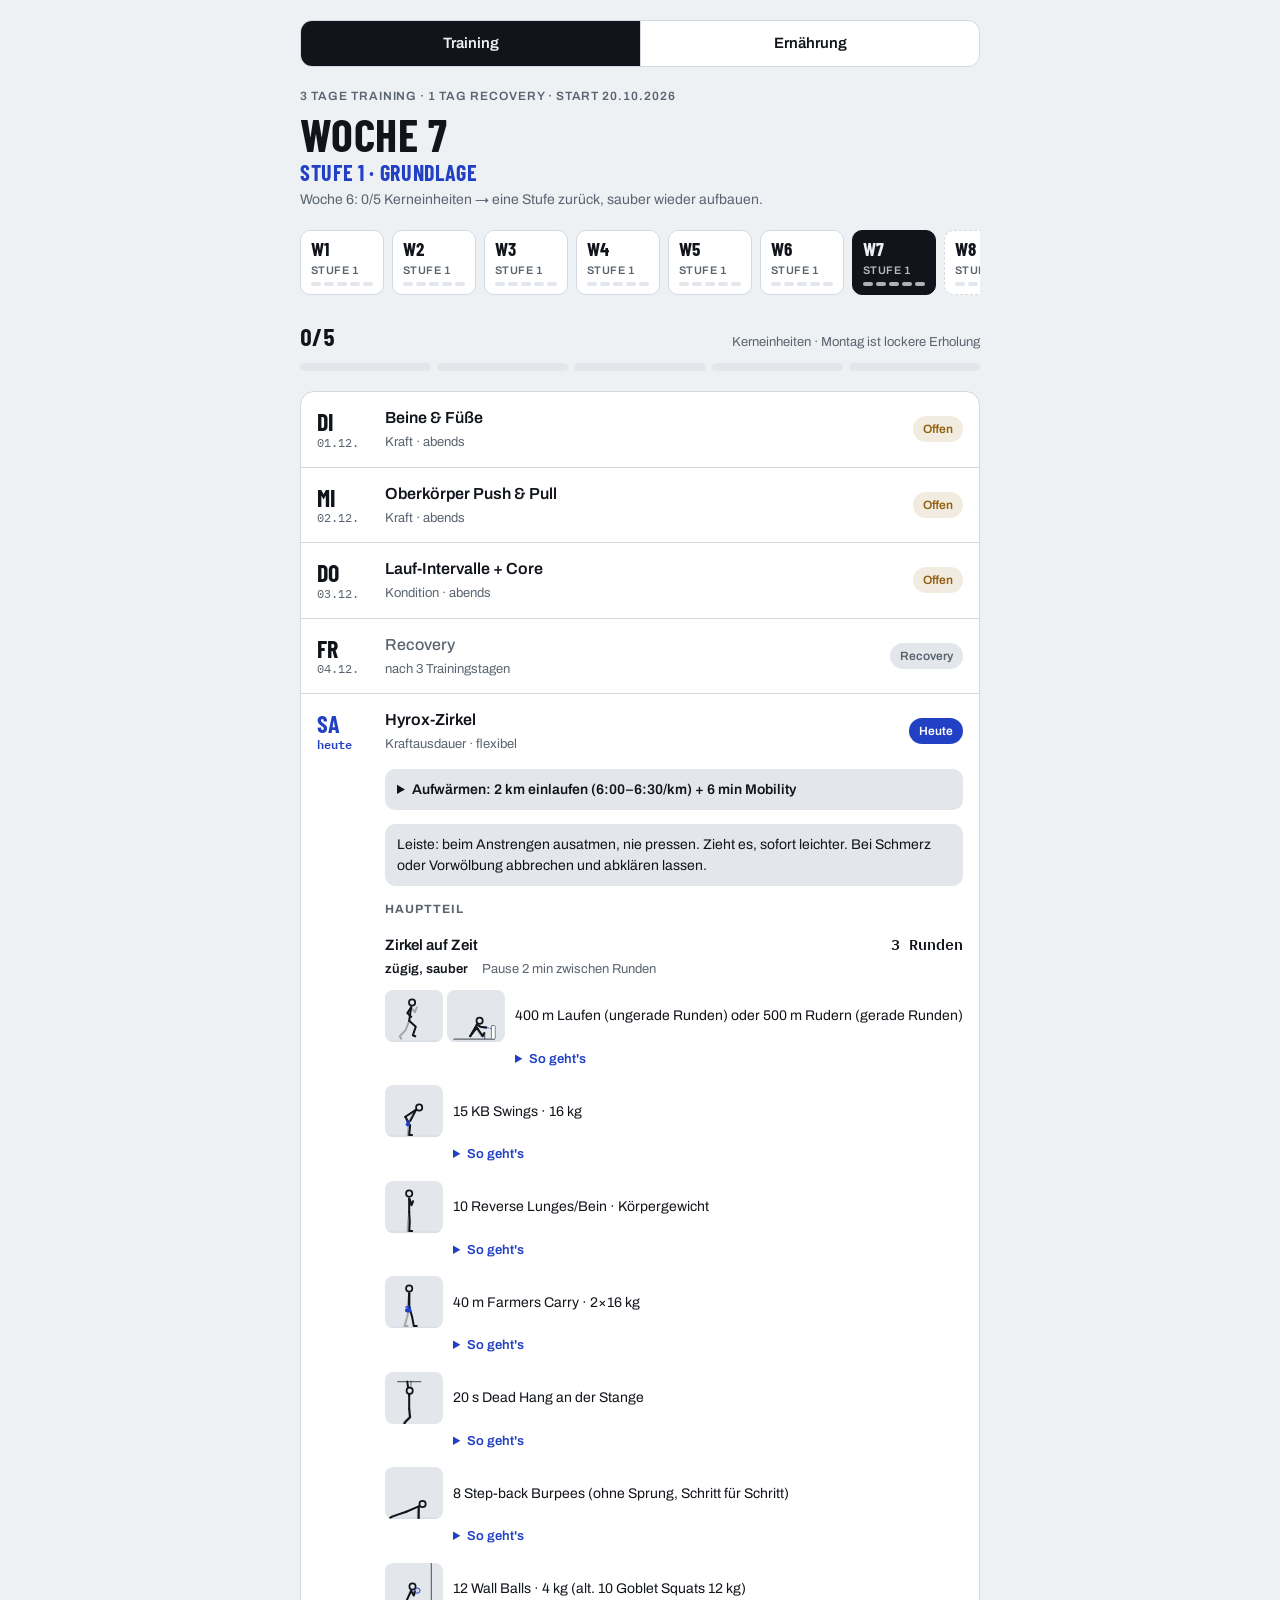
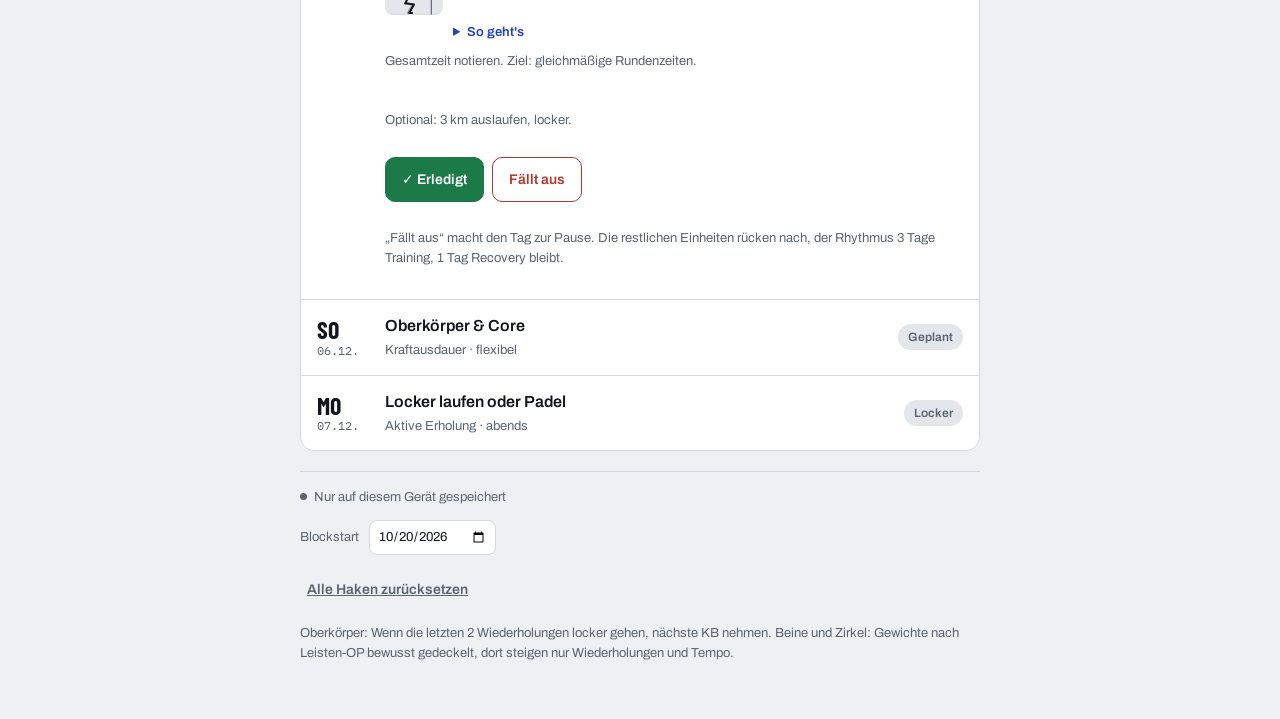
==== commit 67d30d7c: "Ernährungsplan: Hähnchen-Aufschnitt statt Eier, abends Tofu oder Fleisch Co-Authored-By: Claude Opus" ====
--- a/web/training/index.html
+++ b/web/training/index.html
@@ -282,50 +282,50 @@
 const REWE_STOP = [
   ["2 Roggen-Vollkornbrötchen","Backstation"],
   ["1 Becher körniger Frischkäse, 200 g","Kühlregal, als Aufstrich"],
-  ["2 gekochte Eier","6er-Pack reicht 3 Tage"],
+  ["Hähnchenbrust-Aufschnitt, 100 g","Kühlregal bei der Wurst. Alternative: Putenbrust-Aufschnitt oder 150 g Skyr"],
   ["1 Packung Mini-Snackpaprika","Vitamin C, hilft bei der Eisenaufnahme"],
   ["1 Apfel",""]
 ];
 const FOOD = {
-  train: { label:"Trainingstag", days:"Mo, Di, Mi, Fr, Sa", kcal:"2500", p:"185", c:"270", f:"60", meals:[
+  train: { label:"Trainingstag", kcal:"2450", p:"180", c:"285", f:"60", meals:[
     {t:"bis 12", n:"Morgens", items:["Wasser und Kaffee, kein Essen","Bis Mittag rund 1 Liter trinken"], m:"—", note:"6 Stunden ohne Essen sind bei Training am Abend kein Problem."},
-    {t:"12:00", n:"Mahlzeit bei der Arbeit (REWE)", items:["2 Roggen-Vollkornbrötchen","200 g körniger Frischkäse als Aufstrich","2 gekochte Eier","Mini-Snackpaprika, 1 Apfel"], m:"805 kcal · P 49 · KH 93 · F 23", note:"Kein Kochen, alles aus Kühlregal und Backstation."},
+    {t:"12:00", n:"Mahlzeit bei der Arbeit (REWE)", items:["2 Roggen-Vollkornbrötchen","200 g körniger Frischkäse als Aufstrich","100 g Hähnchenbrust-Aufschnitt drauf","Mini-Snackpaprika, 1 Apfel","20 g Walnüsse (Tüte bleibt im Spind)"], m:"805 kcal · P 60 · KH 84 · F 26", note:"Kein Kochen, alles aus Kühlregal und Backstation."},
     {t:"15:45", n:"Warm essen zuhause", items:["80 g Vollkornreis (roh gewogen)","150 g Hähnchenbrust aus der Pfanne","200 g Brokkoli","1 TL Olivenöl, 15 g Parmesan"], m:"620 kcal · P 52 · KH 65 · F 13", note:"Wenig Fett, damit es bis zum Training verdaut ist."},
-    {t:"−60 min", n:"Vor dem Training", items:["250 g Skyr","30 g Haferflocken","1 Banane, 1 TL Honig"], m:"410 kcal · P 31 · KH 61 · F 2"},
-    {t:"danach", n:"Nach dem Training", items:["300 g Pellkartoffeln mit Schale","150 g Harzer Käse mit Zwiebeln","Gurke und Radieschen mit 1 EL Leinöl","20 g Walnüsse"], m:"655 kcal · P 52 · KH 53 · F 24", note:"Harzer ist Sauermilchkäse: viel langsames Eiweiß für die Nacht, fast kein Fett."}
+    {t:"−60 min", n:"Vor dem Training", items:["250 g Skyr","40 g Haferflocken","1 Banane, 1 TL Honig"], m:"445 kcal · P 32 · KH 67 · F 3"},
+    {t:"danach", n:"Nach dem Training", items:["400 g Pellkartoffeln oder Ofenkartoffeln","200 g Tofu natur, in Würfeln angebraten – im Wechsel mit 180 g Putenbrust oder magerem Rindersteak","Gurke, Radieschen, Babyspinat mit 1 TL Leinöl"], m:"565 kcal · P 36 · KH 67 · F 19 (mit Pute: P 50 · F 7)", note:"Abwechseln: zum Beispiel Tofu an 3 Abenden, Fleisch an 2. Tofu mit Sojasoße, Knoblauch und Paprikapulver anbraten."}
   ]},
-  rest: { label:"Ruhetag", days:"Do, So und jeder Ausfall-Tag", kcal:"2250", p:"160", c:"225", f:"75", meals:[
+  rest: { label:"Ruhetag", kcal:"2200", p:"165", c:"210", f:"75", meals:[
     {t:"bis 12", n:"Morgens", items:["Wasser und Kaffee, kein Essen"], m:"—"},
-    {t:"12:00", n:"Mahlzeit bei der Arbeit (REWE)", items:["2 Roggen-Vollkornbrötchen","200 g körniger Frischkäse als Aufstrich","2 gekochte Eier","Mini-Snackpaprika, 1 Apfel"], m:"805 kcal · P 49 · KH 93 · F 23"},
+    {t:"12:00", n:"Mahlzeit bei der Arbeit (REWE)", items:["2 Roggen-Vollkornbrötchen","200 g körniger Frischkäse als Aufstrich","100 g Hähnchenbrust-Aufschnitt drauf","Mini-Snackpaprika, 1 Apfel","20 g Walnüsse"], m:"805 kcal · P 60 · KH 84 · F 26"},
     {t:"15:45", n:"Warm essen zuhause", items:["150 g Lachs aus dem Ofen","60 g Quinoa (roh gewogen)","Babyspinat und Paprika","15 g Parmesan"], m:"630 kcal · P 43 · KH 44 · F 28", note:"Lachs an beiden Ruhetagen deckt dein Omega-3 der Woche."},
-    {t:"18:00", n:"Snack", items:["250 g Skyr","150 g Beeren (TK geht)","20 g Walnüsse"], m:"350 kcal · P 30 · KH 28 · F 13"},
-    {t:"19:30", n:"Abendessen", items:["Ofengemüse: 200 g Süßkartoffel, 1 Zucchini, 1 Paprika","250 g Magerquark mit Kräutern","1 EL Leinöl"], m:"490 kcal · P 34 · KH 60 · F 11", note:"An Tagen mit lockerem Lauf: zusätzlich 1 Banane vorher."}
+    {t:"18:00", n:"Snack", items:["250 g Skyr","150 g Beeren (TK geht)"], m:"220 kcal · P 28 · KH 26 · F 1"},
+    {t:"19:30", n:"Abendessen", items:["Ofengemüse: 200 g Süßkartoffel, 1 Zucchini, 1 Paprika","200 g Tofu natur oder 180 g Putenbrust mit aufs Blech","1 TL Leinöl darüber"], m:"515 kcal · P 34 · KH 54 · F 19", note:"An Tagen mit lockerem Lauf: zusätzlich 1 Banane vorher."}
   ]}
 };
 const NUTRIENTS = [
-  ["Protein, Calcium, Vitamin B12","Skyr, körniger Frischkäse, Magerquark, Harzer, Parmesan, Eier. Muskelreparatur und Knochen."],
+  ["Protein, Calcium, Vitamin B12","Skyr, körniger Frischkäse, Parmesan, Hähnchen, Pute, Lachs. Tofu liefert zusätzlich Calcium. Muskelreparatur und Knochen."],
   ["Omega-3 (EPA/DHA)","Lachs an beiden Ruhetagen, dazu täglich ALA aus Leinöl und Walnüssen. Bremst Entzündungen, hilft der Regeneration."],
-  ["Eisen","Hähnchen, Haferflocken, Vollkornbrötchen, Spinat. Paprika und Brokkoli im selben Essen verbessern die Aufnahme. Wichtig für den Sauerstofftransport beim Laufen."],
+  ["Eisen","Hähnchen, Rind, Tofu, Haferflocken, Vollkornbrötchen, Spinat. Paprika und Brokkoli im selben Essen verbessern die Aufnahme. Wichtig für den Sauerstofftransport beim Laufen."],
   ["Magnesium und Kalium","Haferflocken, Vollkorn, Walnüsse, Quinoa, Banane, Kartoffeln. Muskelfunktion, weniger Krämpfe."],
-  ["Zink und Selen","Hähnchen, Käse, Eier, Lachs, Haferflocken. Stützen das Immunsystem bei hohem Trainingsvolumen."],
+  ["Zink und Selen","Hähnchen, Tofu, Käse, Lachs, Haferflocken. Stützen das Immunsystem bei hohem Trainingsvolumen."],
   ["Vitamin C, Folat, Vitamin K","Paprika, Brokkoli, Spinat, Beeren, Apfel."],
   ["Jod","Jodsalz, Lachs, Milchprodukte."],
-  ["Vitamin D","Über Essen kaum zu schaffen (nur Eier, Lachs). Von Oktober bis März in Berlin den Spiegel beim Hausarzt messen lassen und danach entscheiden, ob du ergänzt."],
+  ["Vitamin D","Über Essen kaum zu schaffen (fast nur Lachs). Von Oktober bis März in Berlin den Spiegel beim Hausarzt messen lassen und danach entscheiden, ob du ergänzt."],
   ["Ballaststoffe, rund 40 g","Vollkornbrötchen, Hafer, Gemüse, Obst, Kartoffeln mit Schale. Nach der Leisten-OP besonders wichtig: weicher Stuhlgang heißt kein Pressen. Funktioniert nur zusammen mit genug Wasser."]
 ];
 const HYDRATION = [
   "Grundbedarf rund 3 Liter am Tag (35 ml pro kg).",
   "Pro Trainingsstunde 0,5 bis 0,75 Liter zusätzlich.",
   "Lauftage (Intervalle, Hyrox-Zirkel, lockerer Lauf): in der ersten Stunde danach 500 ml Wasser mit einer Prise Salz (etwa 1 g) oder Kokoswasser mit einer Prise Salz.",
-  "Harzer und Parmesan sind salzig. An Trainingstagen passt das, an Ruhetagen nicht extra nachsalzen.",
+  "Aufschnitt und Parmesan sind salzig. An Trainingstagen passt das, an Ruhetagen nicht extra nachsalzen.",
   "Ab 21:30 höchstens noch 0,5 Liter, sonst musst du nachts raus.",
   "Hellgelber Urin heißt: passt."
 ];
 const SHOP = [
-  ["Eiweiß und Milch", [["skyr","Skyr natur","1,75 kg"],["harzer","Harzer Käse","750 g"],["magerquark","Magerquark","2 × 250 g"],["parmesan","Parmesan am Stück","150 g"],["haehnchen","Hähnchenbrust","750 g"],["lachs","Lachsfilet (TK geht)","2 × 150 g"]]],
-  ["Kohlenhydrate", [["hafer","Haferflocken","500 g"],["reis","Vollkornreis","1 kg"],["quinoa","Quinoa","500 g"],["kartoffeln","Kartoffeln, festkochend","1,5 kg"],["suesskartoffel","Süßkartoffeln","400 g"],["honig","Honig","1 Glas"]]],
-  ["Obst und Gemüse", [["bananen","Bananen","6 Stück"],["beeren","Beeren, TK","300 g"],["brokkoli","Brokkoli (TK geht)","1 kg"],["paprika","Paprika","4 Stück"],["spinat","Babyspinat","200 g"],["gurke","Gurken","2 Stück"],["radieschen","Radieschen","2 Bund"],["zwiebeln","Rote Zwiebeln","3 Stück"],["zucchini","Zucchini","2 Stück"],["kraeuter","Schnittlauch oder TK-Kräuter","1 Bund"]]],
-  ["Fette und Sonstiges", [["walnuesse","Walnüsse","200 g"],["leinoel","Leinöl (im Kühlschrank lagern)","250 ml"],["olivenoel","Olivenöl","falls leer"],["salz","Jodsalz","falls leer"],["kokoswasser","Kokoswasser","1 Liter"]]]
+  ["Eiweiß und Milch", [["skyr","Skyr natur","2,5 kg"],["parmesan","Parmesan am Stück","150 g"],["haehnchen","Hähnchenbrust","750 g"],["tofu","Tofu natur","5 × 200 g"],["pute","Putenbrust oder mageres Rindersteak","550 g"],["lachs","Lachsfilet (TK geht)","2 × 150 g"]]],
+  ["Kohlenhydrate", [["hafer","Haferflocken","500 g"],["reis","Vollkornreis","1 kg"],["quinoa","Quinoa","500 g"],["kartoffeln","Kartoffeln, festkochend","2 kg"],["suesskartoffel","Süßkartoffeln","400 g"],["honig","Honig","1 Glas"]]],
+  ["Obst und Gemüse", [["bananen","Bananen","6 Stück"],["beeren","Beeren, TK","300 g"],["brokkoli","Brokkoli (TK geht)","1 kg"],["paprika","Paprika","4 Stück"],["spinat","Babyspinat","300 g"],["gurke","Gurken","3 Stück"],["radieschen","Radieschen","2 Bund"],["zucchini","Zucchini","2 Stück"],["knoblauch","Knoblauch","1 Knolle"]]],
+  ["Fette und Sonstiges", [["walnuesse","Walnüsse","200 g"],["leinoel","Leinöl (im Kühlschrank lagern)","250 ml"],["olivenoel","Olivenöl","falls leer"],["sojasosse","Sojasoße","falls leer"],["salz","Jodsalz","falls leer"],["kokoswasser","Kokoswasser","1 Liter"]]]
 ];
 
 /* ---------- Übungsfiguren (Seitenansicht, Blick nach rechts) ---------- */
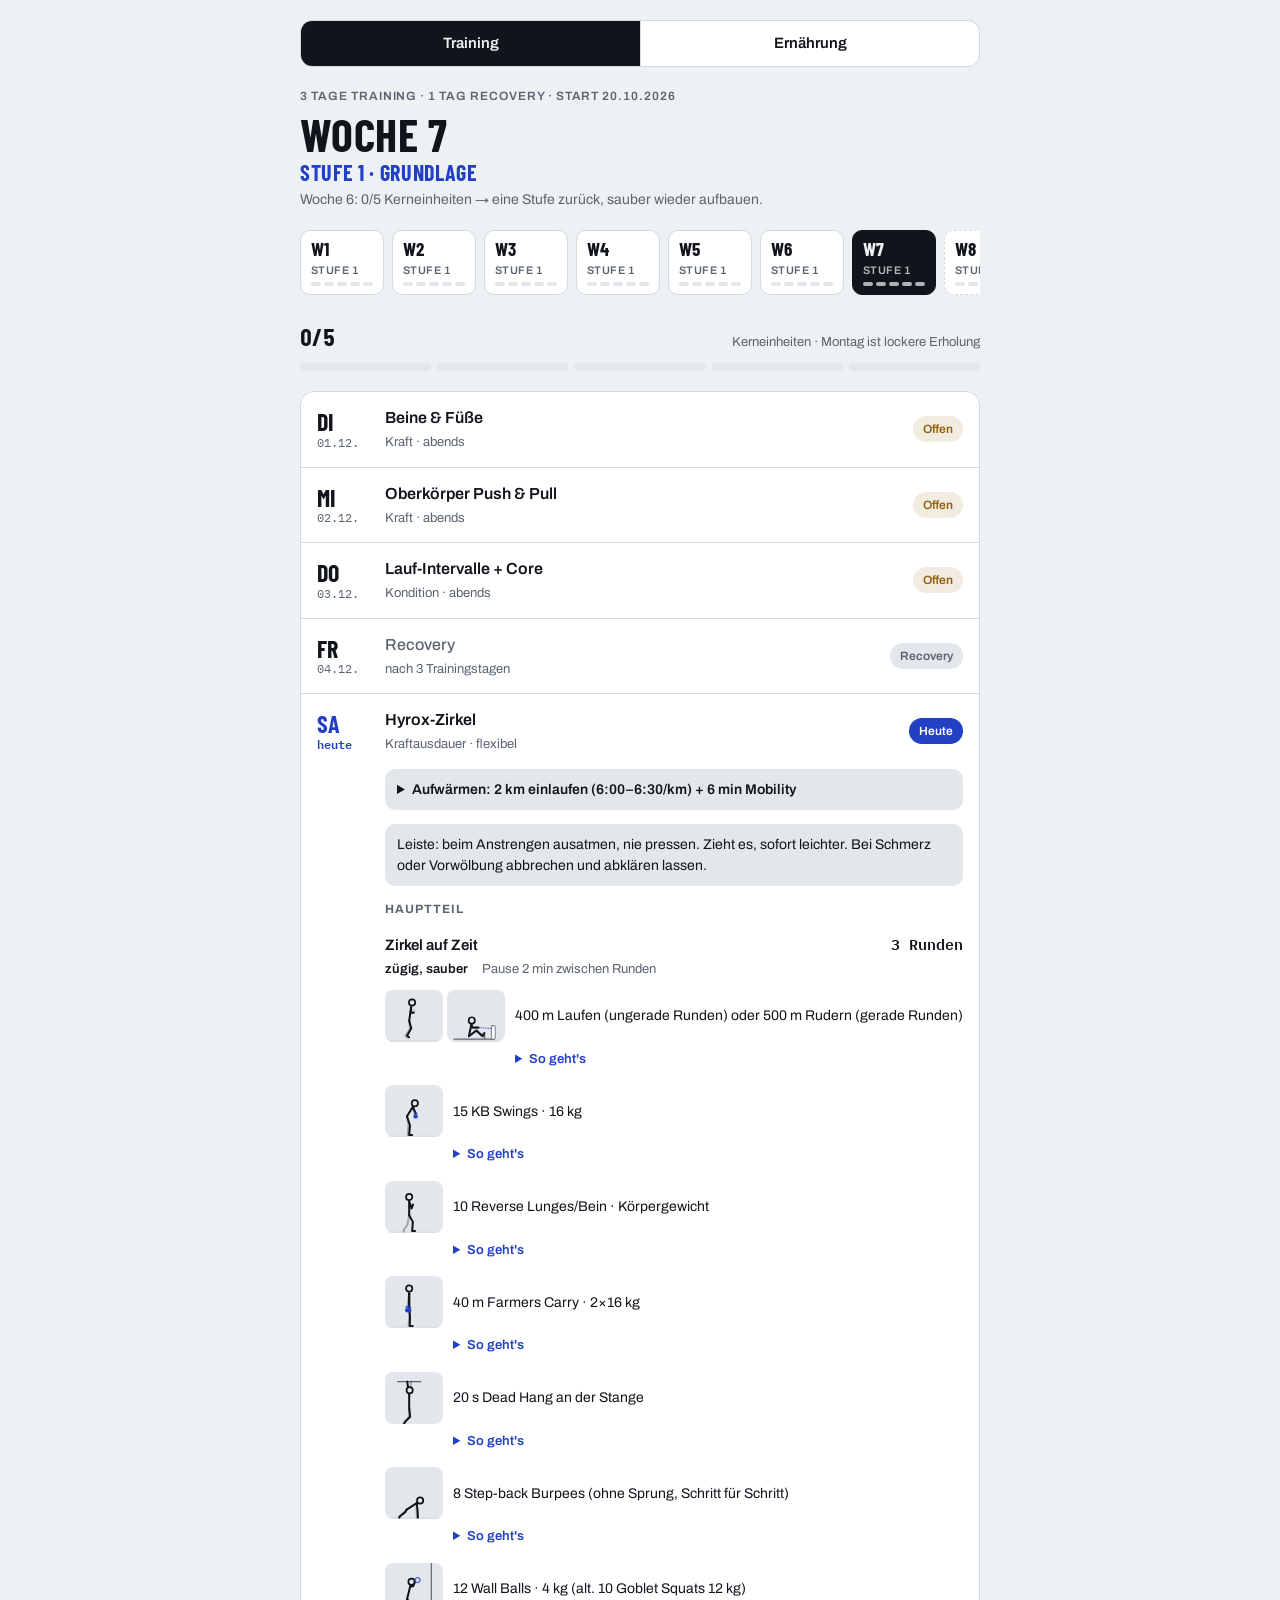
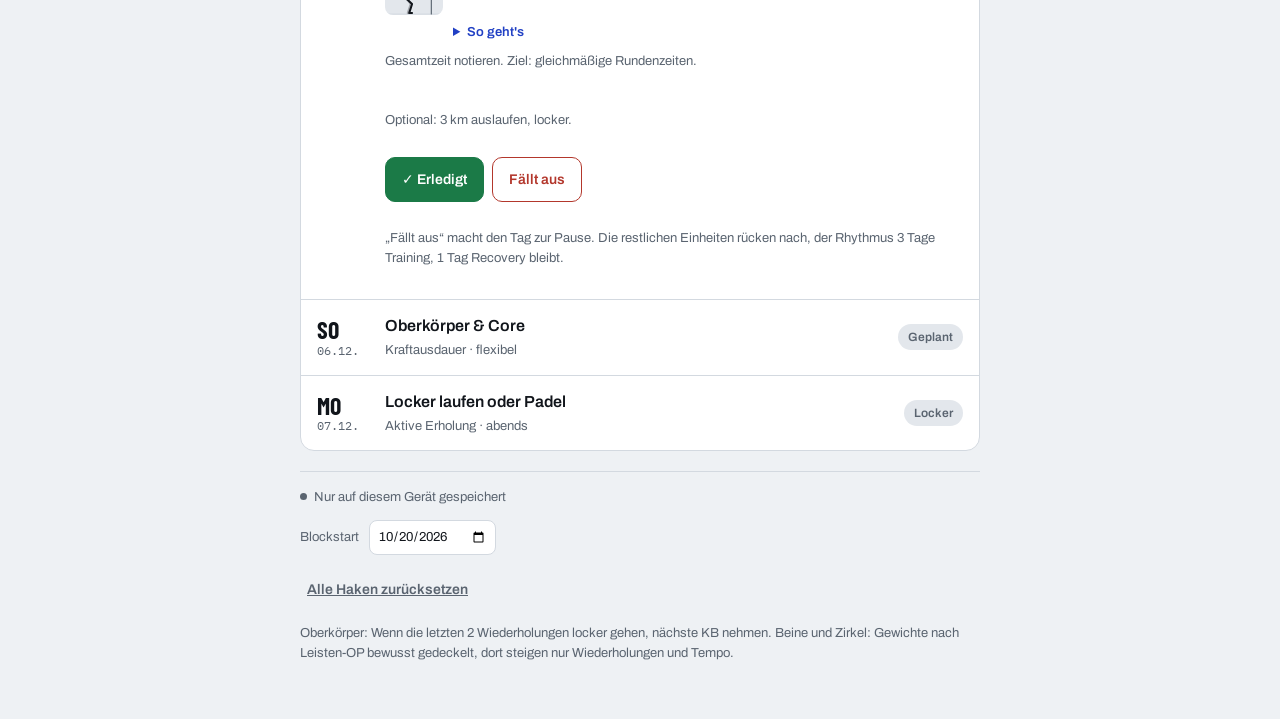
==== commit 5a88bd7f: "Ernährungsplan: halal – Thunfisch bei REWE, Fleisch nur vom Fleischer Co-Authored-By: Claude Opus 5." ====
--- a/web/training/index.html
+++ b/web/training/index.html
@@ -282,47 +282,47 @@
 const REWE_STOP = [
   ["2 Roggen-Vollkornbrötchen","Backstation"],
   ["1 Becher körniger Frischkäse, 200 g","Kühlregal, als Aufstrich"],
-  ["Hähnchenbrust-Aufschnitt, 100 g","Kühlregal bei der Wurst. Alternative: Putenbrust-Aufschnitt oder 150 g Skyr"],
+  ["1 Dose Thunfisch im eigenen Saft, mit Aufreißlasche","Konservenregal. Alternative: 100 g Räucherlachs oder ein zweiter Becher körniger Frischkäse"],
   ["1 Packung Mini-Snackpaprika","Vitamin C, hilft bei der Eisenaufnahme"],
   ["1 Apfel",""]
 ];
 const FOOD = {
-  train: { label:"Trainingstag", kcal:"2450", p:"180", c:"285", f:"60", meals:[
+  train: { label:"Trainingstag", kcal:"2500", p:"190", c:"285", f:"60", meals:[
     {t:"bis 12", n:"Morgens", items:["Wasser und Kaffee, kein Essen","Bis Mittag rund 1 Liter trinken"], m:"—", note:"6 Stunden ohne Essen sind bei Training am Abend kein Problem."},
-    {t:"12:00", n:"Mahlzeit bei der Arbeit (REWE)", items:["2 Roggen-Vollkornbrötchen","200 g körniger Frischkäse als Aufstrich","100 g Hähnchenbrust-Aufschnitt drauf","Mini-Snackpaprika, 1 Apfel","20 g Walnüsse (Tüte bleibt im Spind)"], m:"805 kcal · P 60 · KH 84 · F 26", note:"Kein Kochen, alles aus Kühlregal und Backstation."},
-    {t:"15:45", n:"Warm essen zuhause", items:["80 g Vollkornreis (roh gewogen)","150 g Hähnchenbrust aus der Pfanne","200 g Brokkoli","1 TL Olivenöl, 15 g Parmesan"], m:"620 kcal · P 52 · KH 65 · F 13", note:"Wenig Fett, damit es bis zum Training verdaut ist."},
+    {t:"12:00", n:"Mahlzeit bei der Arbeit (REWE)", items:["2 Roggen-Vollkornbrötchen","200 g körniger Frischkäse als Aufstrich","1 Dose Thunfisch im eigenen Saft dazu oder drauf","Mini-Snackpaprika, 1 Apfel","20 g Walnüsse (Tüte bleibt im Spind)"], m:"850 kcal · P 71 · KH 84 · F 25", note:"Kein Kochen, kein Fleisch. Thunfisch und Fisch sind halal."},
+    {t:"15:45", n:"Warm essen zuhause", items:["80 g Vollkornreis (roh gewogen)","150 g Hähnchenbrust (halal) aus der Pfanne","200 g Brokkoli","1 TL Olivenöl, 15 g Hartkäse"], m:"620 kcal · P 52 · KH 65 · F 13", note:"Wenig Fett, damit es bis zum Training verdaut ist."},
     {t:"−60 min", n:"Vor dem Training", items:["250 g Skyr","40 g Haferflocken","1 Banane, 1 TL Honig"], m:"445 kcal · P 32 · KH 67 · F 3"},
-    {t:"danach", n:"Nach dem Training", items:["400 g Pellkartoffeln oder Ofenkartoffeln","200 g Tofu natur, in Würfeln angebraten – im Wechsel mit 180 g Putenbrust oder magerem Rindersteak","Gurke, Radieschen, Babyspinat mit 1 TL Leinöl"], m:"565 kcal · P 36 · KH 67 · F 19 (mit Pute: P 50 · F 7)", note:"Abwechseln: zum Beispiel Tofu an 3 Abenden, Fleisch an 2. Tofu mit Sojasoße, Knoblauch und Paprikapulver anbraten."}
+    {t:"danach", n:"Nach dem Training", items:["400 g Pellkartoffeln oder Ofenkartoffeln","200 g Tofu natur, in Würfeln angebraten – im Wechsel mit 180 g Pute oder magerem Rindersteak (halal)","Gurke, Radieschen, Babyspinat mit 1 TL Leinöl"], m:"565 kcal · P 36 · KH 67 · F 19 (mit Pute: P 50 · F 7)", note:"Abwechseln: zum Beispiel Tofu an 3 Abenden, Fleisch an 2. Tofu mit Sojasoße, Knoblauch und Paprikapulver anbraten."}
   ]},
-  rest: { label:"Ruhetag", kcal:"2200", p:"165", c:"210", f:"75", meals:[
+  rest: { label:"Ruhetag", kcal:"2250", p:"175", c:"210", f:"75", meals:[
     {t:"bis 12", n:"Morgens", items:["Wasser und Kaffee, kein Essen"], m:"—"},
-    {t:"12:00", n:"Mahlzeit bei der Arbeit (REWE)", items:["2 Roggen-Vollkornbrötchen","200 g körniger Frischkäse als Aufstrich","100 g Hähnchenbrust-Aufschnitt drauf","Mini-Snackpaprika, 1 Apfel","20 g Walnüsse"], m:"805 kcal · P 60 · KH 84 · F 26"},
-    {t:"15:45", n:"Warm essen zuhause", items:["150 g Lachs aus dem Ofen","60 g Quinoa (roh gewogen)","Babyspinat und Paprika","15 g Parmesan"], m:"630 kcal · P 43 · KH 44 · F 28", note:"Lachs an beiden Ruhetagen deckt dein Omega-3 der Woche."},
+    {t:"12:00", n:"Mahlzeit bei der Arbeit (REWE)", items:["2 Roggen-Vollkornbrötchen","200 g körniger Frischkäse als Aufstrich","1 Dose Thunfisch im eigenen Saft dazu oder drauf","Mini-Snackpaprika, 1 Apfel","20 g Walnüsse"], m:"850 kcal · P 71 · KH 84 · F 25"},
+    {t:"15:45", n:"Warm essen zuhause", items:["150 g Lachs aus dem Ofen","60 g Quinoa (roh gewogen)","Babyspinat und Paprika","15 g Hartkäse"], m:"630 kcal · P 43 · KH 44 · F 28", note:"Lachs an beiden Ruhetagen deckt dein Omega-3 der Woche."},
     {t:"18:00", n:"Snack", items:["250 g Skyr","150 g Beeren (TK geht)"], m:"220 kcal · P 28 · KH 26 · F 1"},
-    {t:"19:30", n:"Abendessen", items:["Ofengemüse: 200 g Süßkartoffel, 1 Zucchini, 1 Paprika","200 g Tofu natur oder 180 g Putenbrust mit aufs Blech","1 TL Leinöl darüber"], m:"515 kcal · P 34 · KH 54 · F 19", note:"An Tagen mit lockerem Lauf: zusätzlich 1 Banane vorher."}
+    {t:"19:30", n:"Abendessen", items:["Ofengemüse: 200 g Süßkartoffel, 1 Zucchini, 1 Paprika","200 g Tofu natur oder 180 g Pute (halal) mit aufs Blech","1 TL Leinöl darüber"], m:"515 kcal · P 34 · KH 54 · F 19", note:"An Tagen mit lockerem Lauf: zusätzlich 1 Banane vorher."}
   ]}
 };
 const NUTRIENTS = [
-  ["Protein, Calcium, Vitamin B12","Skyr, körniger Frischkäse, Parmesan, Hähnchen, Pute, Lachs. Tofu liefert zusätzlich Calcium. Muskelreparatur und Knochen."],
+  ["Protein, Calcium, Vitamin B12","Skyr, körniger Frischkäse, Hartkäse, Thunfisch, Hähnchen, Pute, Lachs. Tofu liefert zusätzlich Calcium. Muskelreparatur und Knochen."],
   ["Omega-3 (EPA/DHA)","Lachs an beiden Ruhetagen, dazu täglich ALA aus Leinöl und Walnüssen. Bremst Entzündungen, hilft der Regeneration."],
   ["Eisen","Hähnchen, Rind, Tofu, Haferflocken, Vollkornbrötchen, Spinat. Paprika und Brokkoli im selben Essen verbessern die Aufnahme. Wichtig für den Sauerstofftransport beim Laufen."],
   ["Magnesium und Kalium","Haferflocken, Vollkorn, Walnüsse, Quinoa, Banane, Kartoffeln. Muskelfunktion, weniger Krämpfe."],
-  ["Zink und Selen","Hähnchen, Tofu, Käse, Lachs, Haferflocken. Stützen das Immunsystem bei hohem Trainingsvolumen."],
+  ["Zink und Selen","Thunfisch, Hähnchen, Tofu, Käse, Lachs, Haferflocken. Stützen das Immunsystem bei hohem Trainingsvolumen."],
   ["Vitamin C, Folat, Vitamin K","Paprika, Brokkoli, Spinat, Beeren, Apfel."],
   ["Jod","Jodsalz, Lachs, Milchprodukte."],
-  ["Vitamin D","Über Essen kaum zu schaffen (fast nur Lachs). Von Oktober bis März in Berlin den Spiegel beim Hausarzt messen lassen und danach entscheiden, ob du ergänzt."],
+  ["Vitamin D","Über Essen kaum zu schaffen (Lachs und Thunfisch helfen etwas). Von Oktober bis März in Berlin den Spiegel beim Hausarzt messen lassen und danach entscheiden, ob du ergänzt."],
   ["Ballaststoffe, rund 40 g","Vollkornbrötchen, Hafer, Gemüse, Obst, Kartoffeln mit Schale. Nach der Leisten-OP besonders wichtig: weicher Stuhlgang heißt kein Pressen. Funktioniert nur zusammen mit genug Wasser."]
 ];
 const HYDRATION = [
   "Grundbedarf rund 3 Liter am Tag (35 ml pro kg).",
   "Pro Trainingsstunde 0,5 bis 0,75 Liter zusätzlich.",
   "Lauftage (Intervalle, Hyrox-Zirkel, lockerer Lauf): in der ersten Stunde danach 500 ml Wasser mit einer Prise Salz (etwa 1 g) oder Kokoswasser mit einer Prise Salz.",
-  "Aufschnitt und Parmesan sind salzig. An Trainingstagen passt das, an Ruhetagen nicht extra nachsalzen.",
+  "Hartkäse und Sojasoße sind salzig. An Trainingstagen passt das, an Ruhetagen nicht extra nachsalzen.",
   "Ab 21:30 höchstens noch 0,5 Liter, sonst musst du nachts raus.",
   "Hellgelber Urin heißt: passt."
 ];
 const SHOP = [
-  ["Eiweiß und Milch", [["skyr","Skyr natur","2,5 kg"],["parmesan","Parmesan am Stück","150 g"],["haehnchen","Hähnchenbrust","750 g"],["tofu","Tofu natur","5 × 200 g"],["pute","Putenbrust oder mageres Rindersteak","550 g"],["lachs","Lachsfilet (TK geht)","2 × 150 g"]]],
+  ["Eiweiß und Milch", [["skyr","Skyr natur","2,5 kg"],["thunfisch","Thunfisch im eigenen Saft (falls du ihn lieber zuhause kaufst)","5 Dosen"],["hartkaese","Hartkäse mit mikrobiellem Lab (nicht Parmigiano, der hat tierisches Lab)","150 g"],["haehnchen","Hähnchenbrust, halal (Fleischer)","750 g"],["tofu","Tofu natur","5 × 200 g"],["pute","Pute oder mageres Rindersteak, halal","550 g"],["lachs","Lachsfilet (TK geht)","2 × 150 g"]]],
   ["Kohlenhydrate", [["hafer","Haferflocken","500 g"],["reis","Vollkornreis","1 kg"],["quinoa","Quinoa","500 g"],["kartoffeln","Kartoffeln, festkochend","2 kg"],["suesskartoffel","Süßkartoffeln","400 g"],["honig","Honig","1 Glas"]]],
   ["Obst und Gemüse", [["bananen","Bananen","6 Stück"],["beeren","Beeren, TK","300 g"],["brokkoli","Brokkoli (TK geht)","1 kg"],["paprika","Paprika","4 Stück"],["spinat","Babyspinat","300 g"],["gurke","Gurken","3 Stück"],["radieschen","Radieschen","2 Bund"],["zucchini","Zucchini","2 Stück"],["knoblauch","Knoblauch","1 Knolle"]]],
   ["Fette und Sonstiges", [["walnuesse","Walnüsse","200 g"],["leinoel","Leinöl (im Kühlschrank lagern)","250 ml"],["olivenoel","Olivenöl","falls leer"],["sojasosse","Sojasoße","falls leer"],["salz","Jodsalz","falls leer"],["kokoswasser","Kokoswasser","1 Liter"]]]
@@ -817,6 +817,7 @@
   });
   h += `<div class="actions"><button class="btn ghost" data-act="shop-clear">Haken der Liste entfernen</button></div></div></section>`;
   h += `<section class="section"><h2>Anpassen</h2><div class="card"><ul class="plain">
+    <li>Halal: Fleisch nur vom Fleischer. Bei Käse und Skyr auf „vegetarisch“ oder „mikrobielles Lab“ achten.</li>
     <li>Einmal pro Woche, immer am selben Tag, morgens nüchtern wiegen.</li>
     <li>Ziel: 0,25 bis 0,5 kg pro Woche weniger.</li>
     <li>Fällt es schneller oder bist du im Training platt: 40 g Reis zum warmen Essen dazu.</li>
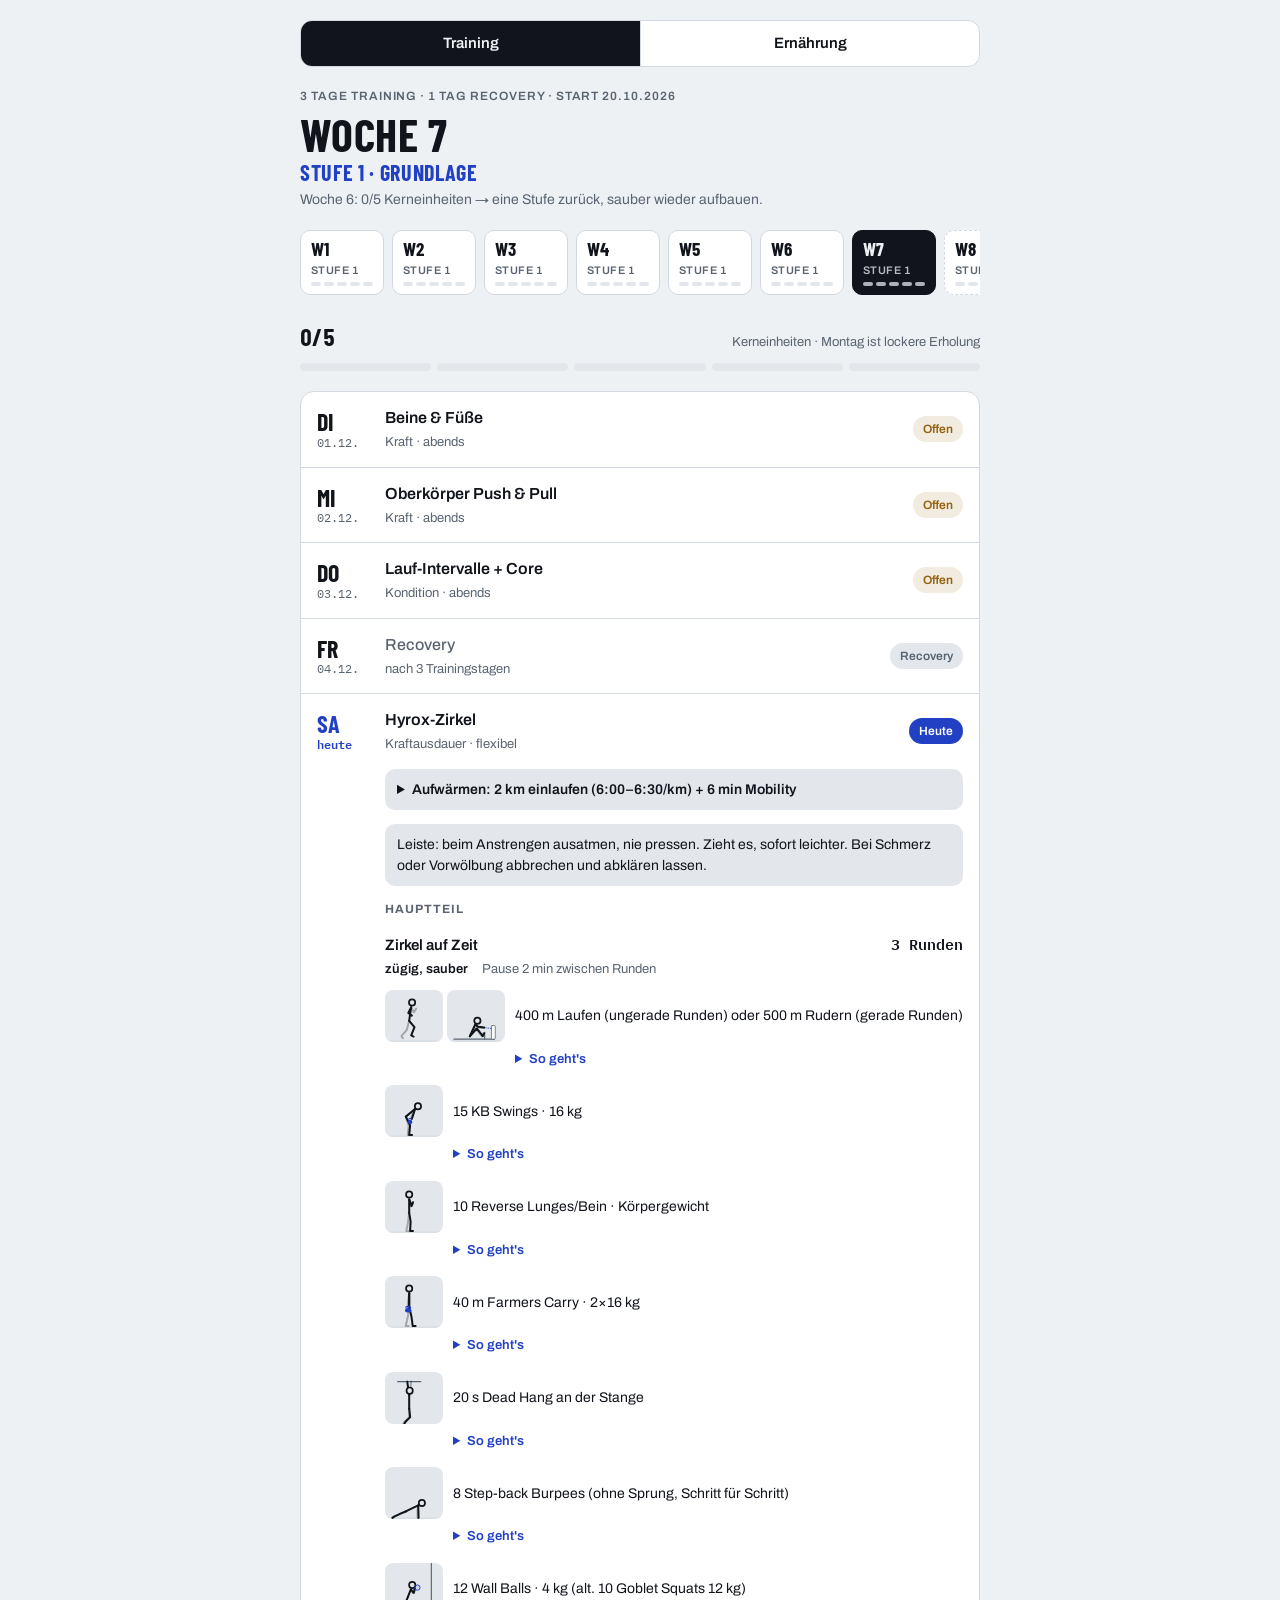
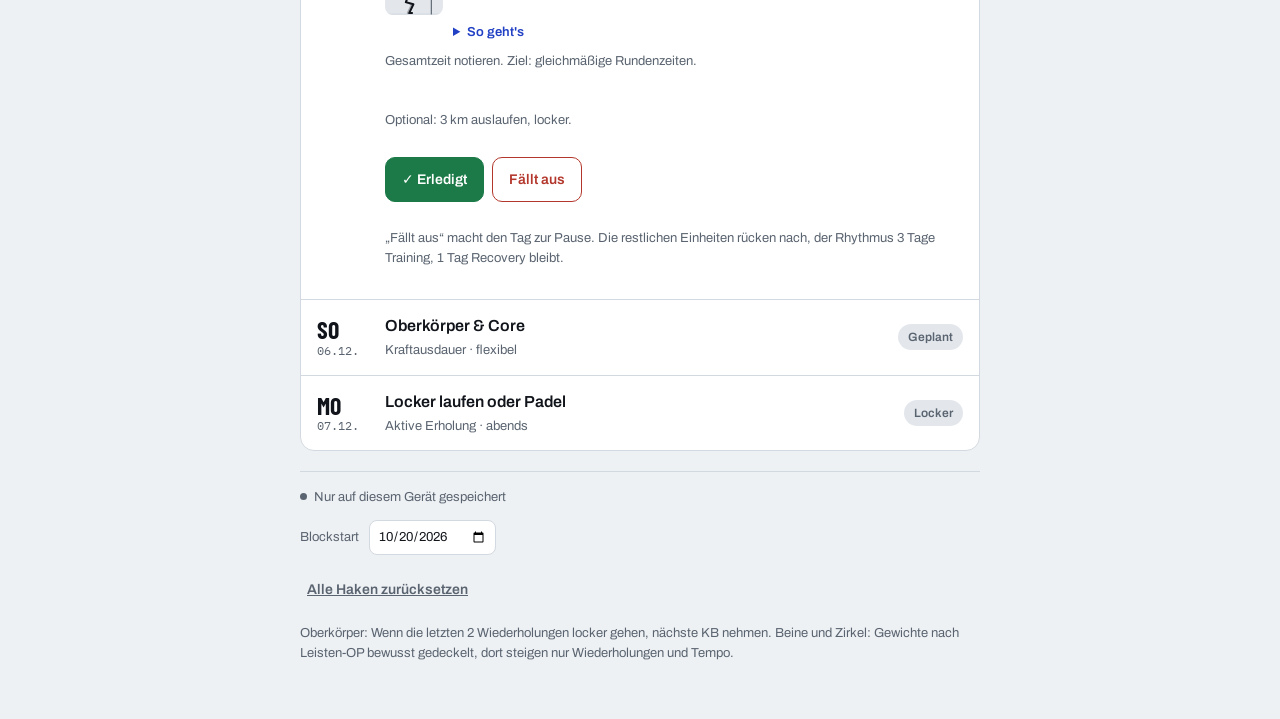
==== commit 14f0c12d: "Ernährungsplan: REWE-Mahlzeit essfertig ohne Besteck (Protein-Drinks) Co-Authored-By: Claude Opus 5." ====
--- a/web/training/index.html
+++ b/web/training/index.html
@@ -281,36 +281,36 @@
 
 const REWE_STOP = [
   ["2 Roggen-Vollkornbrötchen","Backstation"],
-  ["1 Becher körniger Frischkäse, 200 g","Kühlregal, als Aufstrich"],
-  ["1 Dose Thunfisch im eigenen Saft, mit Aufreißlasche","Konservenregal. Alternative: 100 g Räucherlachs oder ein zweiter Becher körniger Frischkäse"],
-  ["1 Packung Mini-Snackpaprika","Vitamin C, hilft bei der Eisenaufnahme"],
-  ["1 Apfel",""]
+  ["2 Protein-Drinks à ca. 250 ml","Kühlregal, z. B. Skyr-Drink oder High-Protein-Drink. Pro Flasche mindestens 20 g Protein, ohne Gelatine"],
+  ["1 Packung Mini-Snackpaprika","isst du aus der Hand, Vitamin C hilft bei der Eisenaufnahme"],
+  ["1 Apfel",""],
+  ["Optional: kleiner Becher Hummus","zum Dippen der Brötchen, wenn sie dir zu trocken sind"]
 ];
 const FOOD = {
-  train: { label:"Trainingstag", kcal:"2500", p:"190", c:"285", f:"60", meals:[
+  train: { label:"Trainingstag", kcal:"2500", p:"185", c:"295", f:"60", meals:[
     {t:"bis 12", n:"Morgens", items:["Wasser und Kaffee, kein Essen","Bis Mittag rund 1 Liter trinken"], m:"—", note:"6 Stunden ohne Essen sind bei Training am Abend kein Problem."},
-    {t:"12:00", n:"Mahlzeit bei der Arbeit (REWE)", items:["2 Roggen-Vollkornbrötchen","200 g körniger Frischkäse als Aufstrich","1 Dose Thunfisch im eigenen Saft dazu oder drauf","Mini-Snackpaprika, 1 Apfel","20 g Walnüsse (Tüte bleibt im Spind)"], m:"850 kcal · P 71 · KH 84 · F 25", note:"Kein Kochen, kein Fleisch. Thunfisch und Fisch sind halal."},
+    {t:"12:00", n:"Mahlzeit bei der Arbeit (REWE)", items:["2 Roggen-Vollkornbrötchen","2 Protein-Drinks (Skyr- oder High-Protein-Drink)","Mini-Snackpaprika, 1 Apfel","30 g Walnüsse (Tüte bleibt im Spind)"], m:"865 kcal · P 65 · KH 96 · F 25", note:"Alles essfertig, ohne Besteck, ohne Fleisch."},
     {t:"15:45", n:"Warm essen zuhause", items:["80 g Vollkornreis (roh gewogen)","150 g Hähnchenbrust (halal) aus der Pfanne","200 g Brokkoli","1 TL Olivenöl, 15 g Hartkäse"], m:"620 kcal · P 52 · KH 65 · F 13", note:"Wenig Fett, damit es bis zum Training verdaut ist."},
     {t:"−60 min", n:"Vor dem Training", items:["250 g Skyr","40 g Haferflocken","1 Banane, 1 TL Honig"], m:"445 kcal · P 32 · KH 67 · F 3"},
     {t:"danach", n:"Nach dem Training", items:["400 g Pellkartoffeln oder Ofenkartoffeln","200 g Tofu natur, in Würfeln angebraten – im Wechsel mit 180 g Pute oder magerem Rindersteak (halal)","Gurke, Radieschen, Babyspinat mit 1 TL Leinöl"], m:"565 kcal · P 36 · KH 67 · F 19 (mit Pute: P 50 · F 7)", note:"Abwechseln: zum Beispiel Tofu an 3 Abenden, Fleisch an 2. Tofu mit Sojasoße, Knoblauch und Paprikapulver anbraten."}
   ]},
-  rest: { label:"Ruhetag", kcal:"2250", p:"175", c:"210", f:"75", meals:[
+  rest: { label:"Ruhetag", kcal:"2250", p:"170", c:"220", f:"73", meals:[
     {t:"bis 12", n:"Morgens", items:["Wasser und Kaffee, kein Essen"], m:"—"},
-    {t:"12:00", n:"Mahlzeit bei der Arbeit (REWE)", items:["2 Roggen-Vollkornbrötchen","200 g körniger Frischkäse als Aufstrich","1 Dose Thunfisch im eigenen Saft dazu oder drauf","Mini-Snackpaprika, 1 Apfel","20 g Walnüsse"], m:"850 kcal · P 71 · KH 84 · F 25"},
+    {t:"12:00", n:"Mahlzeit bei der Arbeit (REWE)", items:["2 Roggen-Vollkornbrötchen","2 Protein-Drinks (Skyr- oder High-Protein-Drink)","Mini-Snackpaprika, 1 Apfel","30 g Walnüsse"], m:"865 kcal · P 65 · KH 96 · F 25"},
     {t:"15:45", n:"Warm essen zuhause", items:["150 g Lachs aus dem Ofen","60 g Quinoa (roh gewogen)","Babyspinat und Paprika","15 g Hartkäse"], m:"630 kcal · P 43 · KH 44 · F 28", note:"Lachs an beiden Ruhetagen deckt dein Omega-3 der Woche."},
     {t:"18:00", n:"Snack", items:["250 g Skyr","150 g Beeren (TK geht)"], m:"220 kcal · P 28 · KH 26 · F 1"},
     {t:"19:30", n:"Abendessen", items:["Ofengemüse: 200 g Süßkartoffel, 1 Zucchini, 1 Paprika","200 g Tofu natur oder 180 g Pute (halal) mit aufs Blech","1 TL Leinöl darüber"], m:"515 kcal · P 34 · KH 54 · F 19", note:"An Tagen mit lockerem Lauf: zusätzlich 1 Banane vorher."}
   ]}
 };
 const NUTRIENTS = [
-  ["Protein, Calcium, Vitamin B12","Skyr, körniger Frischkäse, Hartkäse, Thunfisch, Hähnchen, Pute, Lachs. Tofu liefert zusätzlich Calcium. Muskelreparatur und Knochen."],
+  ["Protein, Calcium, Vitamin B12","Skyr, Protein-Drinks, Hartkäse, Hähnchen, Pute, Lachs. Tofu liefert zusätzlich Calcium. Muskelreparatur und Knochen."],
   ["Omega-3 (EPA/DHA)","Lachs an beiden Ruhetagen, dazu täglich ALA aus Leinöl und Walnüssen. Bremst Entzündungen, hilft der Regeneration."],
   ["Eisen","Hähnchen, Rind, Tofu, Haferflocken, Vollkornbrötchen, Spinat. Paprika und Brokkoli im selben Essen verbessern die Aufnahme. Wichtig für den Sauerstofftransport beim Laufen."],
   ["Magnesium und Kalium","Haferflocken, Vollkorn, Walnüsse, Quinoa, Banane, Kartoffeln. Muskelfunktion, weniger Krämpfe."],
-  ["Zink und Selen","Thunfisch, Hähnchen, Tofu, Käse, Lachs, Haferflocken. Stützen das Immunsystem bei hohem Trainingsvolumen."],
+  ["Zink und Selen","Hähnchen, Tofu, Käse, Lachs, Haferflocken, Walnüsse. Stützen das Immunsystem bei hohem Trainingsvolumen."],
   ["Vitamin C, Folat, Vitamin K","Paprika, Brokkoli, Spinat, Beeren, Apfel."],
   ["Jod","Jodsalz, Lachs, Milchprodukte."],
-  ["Vitamin D","Über Essen kaum zu schaffen (Lachs und Thunfisch helfen etwas). Von Oktober bis März in Berlin den Spiegel beim Hausarzt messen lassen und danach entscheiden, ob du ergänzt."],
+  ["Vitamin D","Über Essen kaum zu schaffen (nur Lachs hilft etwas). Von Oktober bis März in Berlin den Spiegel beim Hausarzt messen lassen und danach entscheiden, ob du ergänzt."],
   ["Ballaststoffe, rund 40 g","Vollkornbrötchen, Hafer, Gemüse, Obst, Kartoffeln mit Schale. Nach der Leisten-OP besonders wichtig: weicher Stuhlgang heißt kein Pressen. Funktioniert nur zusammen mit genug Wasser."]
 ];
 const HYDRATION = [
@@ -322,7 +322,7 @@
   "Hellgelber Urin heißt: passt."
 ];
 const SHOP = [
-  ["Eiweiß und Milch", [["skyr","Skyr natur","2,5 kg"],["thunfisch","Thunfisch im eigenen Saft (falls du ihn lieber zuhause kaufst)","5 Dosen"],["hartkaese","Hartkäse mit mikrobiellem Lab (nicht Parmigiano, der hat tierisches Lab)","150 g"],["haehnchen","Hähnchenbrust, halal (Fleischer)","750 g"],["tofu","Tofu natur","5 × 200 g"],["pute","Pute oder mageres Rindersteak, halal","550 g"],["lachs","Lachsfilet (TK geht)","2 × 150 g"]]],
+  ["Eiweiß und Milch", [["skyr","Skyr natur","2,5 kg"],["hartkaese","Hartkäse mit mikrobiellem Lab (nicht Parmigiano, der hat tierisches Lab)","150 g"],["haehnchen","Hähnchenbrust, halal (Fleischer)","750 g"],["tofu","Tofu natur","5 × 200 g"],["pute","Pute oder mageres Rindersteak, halal","550 g"],["lachs","Lachsfilet (TK geht)","2 × 150 g"]]],
   ["Kohlenhydrate", [["hafer","Haferflocken","500 g"],["reis","Vollkornreis","1 kg"],["quinoa","Quinoa","500 g"],["kartoffeln","Kartoffeln, festkochend","2 kg"],["suesskartoffel","Süßkartoffeln","400 g"],["honig","Honig","1 Glas"]]],
   ["Obst und Gemüse", [["bananen","Bananen","6 Stück"],["beeren","Beeren, TK","300 g"],["brokkoli","Brokkoli (TK geht)","1 kg"],["paprika","Paprika","4 Stück"],["spinat","Babyspinat","300 g"],["gurke","Gurken","3 Stück"],["radieschen","Radieschen","2 Bund"],["zucchini","Zucchini","2 Stück"],["knoblauch","Knoblauch","1 Knolle"]]],
   ["Fette und Sonstiges", [["walnuesse","Walnüsse","200 g"],["leinoel","Leinöl (im Kühlschrank lagern)","250 ml"],["olivenoel","Olivenöl","falls leer"],["sojasosse","Sojasoße","falls leer"],["salz","Jodsalz","falls leer"],["kokoswasser","Kokoswasser","1 Liter"]]]
@@ -806,7 +806,7 @@
   h += `<div class="seg" role="group" aria-label="Tagestyp"><button aria-pressed="${type==="train"}" data-act="foodtype" data-f="train">Trainingstag</button><button aria-pressed="${type==="rest"}" data-act="foodtype" data-f="rest">Ruhetag</button></div>`;
   h += `<div class="tiles"><div class="tile"><b>${F.kcal}</b><span>kcal</span></div><div class="tile"><b>${F.p} g</b><span>Protein</span></div><div class="tile"><b>${F.c} g</b><span>Kohlenhydrate</span></div><div class="tile"><b>${F.f} g</b><span>Fett</span></div></div>`;
   h += `<ul class="meals">` + F.meals.map(m => `<li class="meal"><span class="mtime">${m.t}</span><div class="mbody"><span class="mname">${esc(m.n)}</span><ul>${m.items.map(i=>`<li>${esc(i)}</li>`).join("")}</ul><span class="mmacro">${esc(m.m)}</span>${m.note?`<span class="small">${esc(m.note)}</span>`:""}</div></li>`).join("") + `</ul>`;
-  h += `<section class="section"><h2>Dein REWE-Stopp</h2><div class="card"><span class="small">Für die Mahlzeit um 12 Uhr, rund 6 Euro. Am Wochenende einfach dasselbe zuhause essen.</span><ul class="plain">${REWE_STOP.map(x=>`<li><b>${esc(x[0])}</b> · <span class="small">${esc(x[1])}</span></li>`).join("")}</ul></div></section>`;
+  h += `<section class="section"><h2>Dein REWE-Stopp</h2><div class="card"><span class="small">Für die Mahlzeit um 12 Uhr, rund 7 Euro, alles ohne Besteck. Am Wochenende einfach dasselbe zuhause essen.</span><ul class="plain">${REWE_STOP.map(x=>`<li><b>${esc(x[0])}</b> · <span class="small">${esc(x[1])}</span></li>`).join("")}</ul></div></section>`;
   h += `<section class="section"><h2>Meal Prep</h2><div class="card"><ul class="plain"><li>Sonntag: 240 g Reis (roh) kochen, reicht für Mo bis Mi. Mittwoch noch einmal für Fr und Sa.</li><li>Kartoffeln für 2–3 Tage auf einmal kochen, halten im Kühlschrank.</li><li>Hähnchen frisch in die Pfanne, Brokkoli dazu: 10 Minuten nach dem Heimkommen.</li></ul></div></section>`;
   h += `<section class="section"><h2>Trinken und Elektrolyte</h2><div class="card"><ul class="plain">${HYDRATION.map(x=>`<li>${esc(x)}</li>`).join("")}</ul></div></section>`;
   h += `<section class="section"><h2>Woher die Mikronährstoffe kommen</h2><div class="card nut">${NUTRIENTS.map(n=>`<div><b>${esc(n[0])}</b><span>${esc(n[1])}</span></div>`).join("")}</div></section>`;
@@ -817,7 +817,7 @@
   });
   h += `<div class="actions"><button class="btn ghost" data-act="shop-clear">Haken der Liste entfernen</button></div></div></section>`;
   h += `<section class="section"><h2>Anpassen</h2><div class="card"><ul class="plain">
-    <li>Halal: Fleisch nur vom Fleischer. Bei Käse und Skyr auf „vegetarisch“ oder „mikrobielles Lab“ achten.</li>
+    <li>Halal: Fleisch nur vom Fleischer. Bei Käse, Skyr und Protein-Drinks auf „vegetarisch“, „mikrobielles Lab“ und „ohne Gelatine“ achten.</li>
     <li>Einmal pro Woche, immer am selben Tag, morgens nüchtern wiegen.</li>
     <li>Ziel: 0,25 bis 0,5 kg pro Woche weniger.</li>
     <li>Fällt es schneller oder bist du im Training platt: 40 g Reis zum warmen Essen dazu.</li>
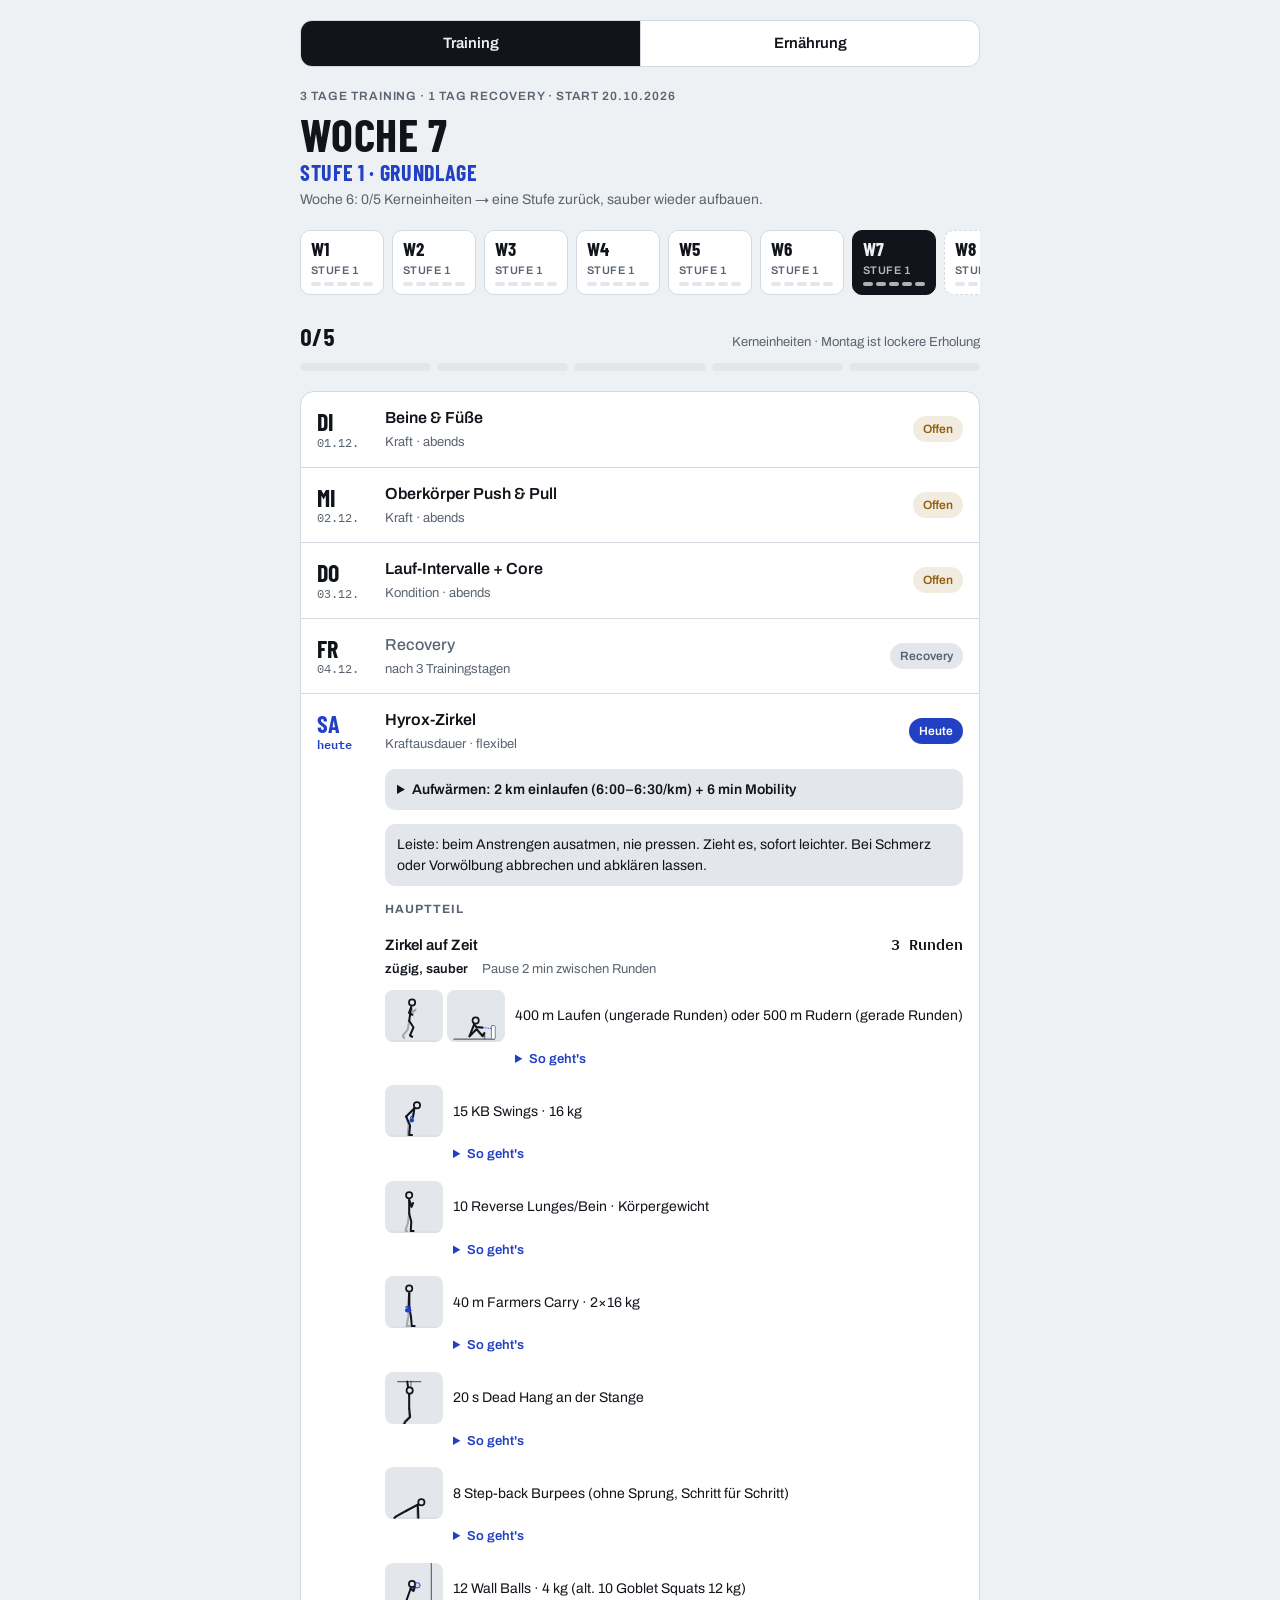
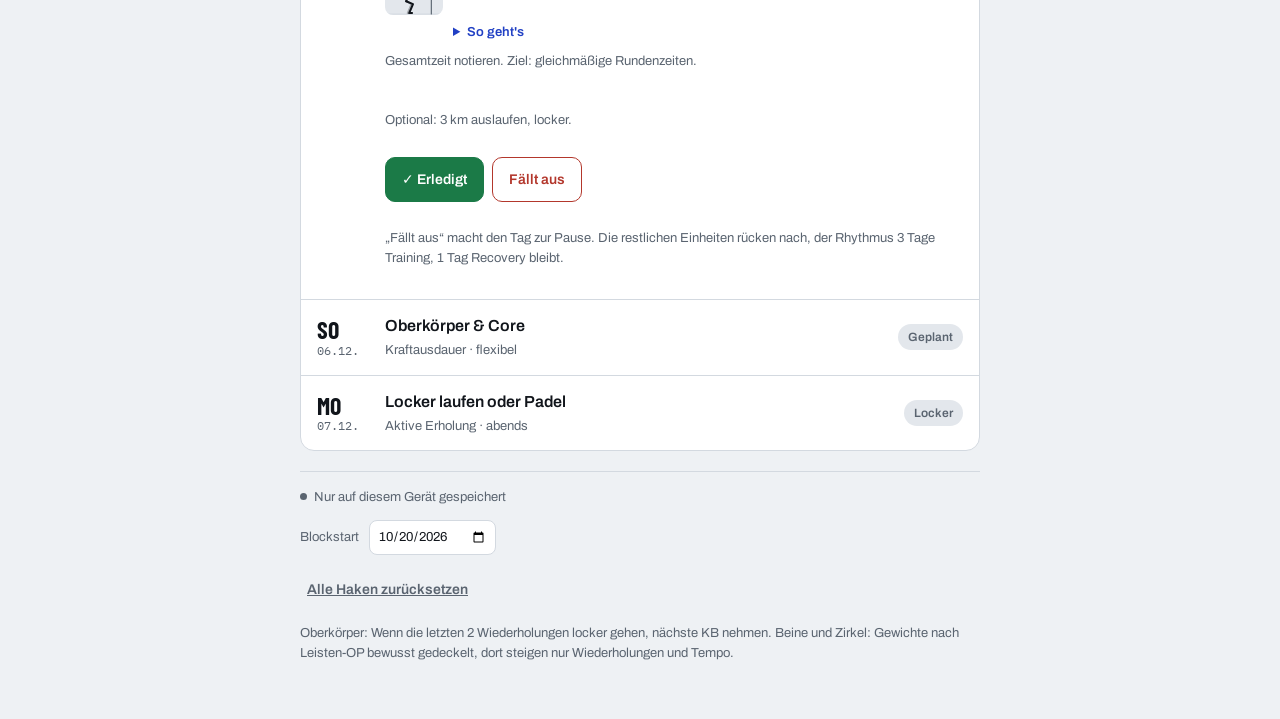
==== commit db35a615: "Ernährungsplan: Harzer und Edamame bei REWE, Karotten, Parmesan zurück Co-Authored-By: Claude Opus 5" ====
--- a/web/training/index.html
+++ b/web/training/index.html
@@ -281,29 +281,30 @@
 
 const REWE_STOP = [
   ["2 Roggen-Vollkornbrötchen","Backstation"],
-  ["2 Protein-Drinks à ca. 250 ml","Kühlregal, z. B. Skyr-Drink oder High-Protein-Drink. Pro Flasche mindestens 20 g Protein, ohne Gelatine"],
-  ["1 Packung Mini-Snackpaprika","isst du aus der Hand, Vitamin C hilft bei der Eisenaufnahme"],
+  ["Harzer Käse, 1 Rolle (ca. 100 g)","Kühlregal beim Käse. Riecht – erst beim Essen aufmachen"],
+  ["Geröstete Edamame, ca. 50 g","Snack- oder Nussregal. Eine Tüte reicht meist für 2–3 Tage"],
+  ["Snack-Karotten","isst du aus der Hand"],
   ["1 Apfel",""],
-  ["Optional: kleiner Becher Hummus","zum Dippen der Brötchen, wenn sie dir zu trocken sind"]
+  ["Zum Tauschen","statt Edamame: 50 g Parmigiano-Stücke oder 1 Protein-Riegel ohne Gelatine"]
 ];
 const FOOD = {
-  train: { label:"Trainingstag", kcal:"2500", p:"185", c:"295", f:"60", meals:[
+  train: { label:"Trainingstag", kcal:"2500", p:"180", c:"300", f:"60", meals:[
     {t:"bis 12", n:"Morgens", items:["Wasser und Kaffee, kein Essen","Bis Mittag rund 1 Liter trinken"], m:"—", note:"6 Stunden ohne Essen sind bei Training am Abend kein Problem."},
-    {t:"12:00", n:"Mahlzeit bei der Arbeit (REWE)", items:["2 Roggen-Vollkornbrötchen","2 Protein-Drinks (Skyr- oder High-Protein-Drink)","Mini-Snackpaprika, 1 Apfel","30 g Walnüsse (Tüte bleibt im Spind)"], m:"865 kcal · P 65 · KH 96 · F 25", note:"Alles essfertig, ohne Besteck, ohne Fleisch."},
-    {t:"15:45", n:"Warm essen zuhause", items:["80 g Vollkornreis (roh gewogen)","150 g Hähnchenbrust (halal) aus der Pfanne","200 g Brokkoli","1 TL Olivenöl, 15 g Hartkäse"], m:"620 kcal · P 52 · KH 65 · F 13", note:"Wenig Fett, damit es bis zum Training verdaut ist."},
+    {t:"12:00", n:"Mahlzeit bei der Arbeit (REWE)", items:["2 Roggen-Vollkornbrötchen","100 g Harzer Käse","50 g geröstete Edamame","Snack-Karotten, 1 Apfel","20 g Walnüsse (Tüte bleibt im Spind)"], m:"875 kcal · P 61 · KH 104 · F 24", note:"Alles essfertig, ohne Besteck, ohne Fleisch."},
+    {t:"15:45", n:"Warm essen zuhause", items:["80 g Vollkornreis (roh gewogen)","150 g Hähnchenbrust (halal) aus der Pfanne","200 g Brokkoli","1 TL Olivenöl, 15 g Parmesan"], m:"620 kcal · P 52 · KH 65 · F 13", note:"Wenig Fett, damit es bis zum Training verdaut ist."},
     {t:"−60 min", n:"Vor dem Training", items:["250 g Skyr","40 g Haferflocken","1 Banane, 1 TL Honig"], m:"445 kcal · P 32 · KH 67 · F 3"},
     {t:"danach", n:"Nach dem Training", items:["400 g Pellkartoffeln oder Ofenkartoffeln","200 g Tofu natur, in Würfeln angebraten – im Wechsel mit 180 g Pute oder magerem Rindersteak (halal)","Gurke, Radieschen, Babyspinat mit 1 TL Leinöl"], m:"565 kcal · P 36 · KH 67 · F 19 (mit Pute: P 50 · F 7)", note:"Abwechseln: zum Beispiel Tofu an 3 Abenden, Fleisch an 2. Tofu mit Sojasoße, Knoblauch und Paprikapulver anbraten."}
   ]},
-  rest: { label:"Ruhetag", kcal:"2250", p:"170", c:"220", f:"73", meals:[
+  rest: { label:"Ruhetag", kcal:"2250", p:"165", c:"230", f:"72", meals:[
     {t:"bis 12", n:"Morgens", items:["Wasser und Kaffee, kein Essen"], m:"—"},
-    {t:"12:00", n:"Mahlzeit bei der Arbeit (REWE)", items:["2 Roggen-Vollkornbrötchen","2 Protein-Drinks (Skyr- oder High-Protein-Drink)","Mini-Snackpaprika, 1 Apfel","30 g Walnüsse"], m:"865 kcal · P 65 · KH 96 · F 25"},
-    {t:"15:45", n:"Warm essen zuhause", items:["150 g Lachs aus dem Ofen","60 g Quinoa (roh gewogen)","Babyspinat und Paprika","15 g Hartkäse"], m:"630 kcal · P 43 · KH 44 · F 28", note:"Lachs an beiden Ruhetagen deckt dein Omega-3 der Woche."},
+    {t:"12:00", n:"Mahlzeit bei der Arbeit (REWE)", items:["2 Roggen-Vollkornbrötchen","100 g Harzer Käse","50 g geröstete Edamame","Snack-Karotten, 1 Apfel","20 g Walnüsse"], m:"875 kcal · P 61 · KH 104 · F 24"},
+    {t:"15:45", n:"Warm essen zuhause", items:["150 g Lachs aus dem Ofen","60 g Quinoa (roh gewogen)","Babyspinat und Paprika","15 g Parmesan"], m:"630 kcal · P 43 · KH 44 · F 28", note:"Lachs an beiden Ruhetagen deckt dein Omega-3 der Woche."},
     {t:"18:00", n:"Snack", items:["250 g Skyr","150 g Beeren (TK geht)"], m:"220 kcal · P 28 · KH 26 · F 1"},
     {t:"19:30", n:"Abendessen", items:["Ofengemüse: 200 g Süßkartoffel, 1 Zucchini, 1 Paprika","200 g Tofu natur oder 180 g Pute (halal) mit aufs Blech","1 TL Leinöl darüber"], m:"515 kcal · P 34 · KH 54 · F 19", note:"An Tagen mit lockerem Lauf: zusätzlich 1 Banane vorher."}
   ]}
 };
 const NUTRIENTS = [
-  ["Protein, Calcium, Vitamin B12","Skyr, Protein-Drinks, Hartkäse, Hähnchen, Pute, Lachs. Tofu liefert zusätzlich Calcium. Muskelreparatur und Knochen."],
+  ["Protein, Calcium, Vitamin B12","Harzer, Skyr, Parmesan, Edamame, Hähnchen, Pute, Lachs. Tofu liefert zusätzlich Calcium. Muskelreparatur und Knochen."],
   ["Omega-3 (EPA/DHA)","Lachs an beiden Ruhetagen, dazu täglich ALA aus Leinöl und Walnüssen. Bremst Entzündungen, hilft der Regeneration."],
   ["Eisen","Hähnchen, Rind, Tofu, Haferflocken, Vollkornbrötchen, Spinat. Paprika und Brokkoli im selben Essen verbessern die Aufnahme. Wichtig für den Sauerstofftransport beim Laufen."],
   ["Magnesium und Kalium","Haferflocken, Vollkorn, Walnüsse, Quinoa, Banane, Kartoffeln. Muskelfunktion, weniger Krämpfe."],
@@ -317,12 +318,12 @@
   "Grundbedarf rund 3 Liter am Tag (35 ml pro kg).",
   "Pro Trainingsstunde 0,5 bis 0,75 Liter zusätzlich.",
   "Lauftage (Intervalle, Hyrox-Zirkel, lockerer Lauf): in der ersten Stunde danach 500 ml Wasser mit einer Prise Salz (etwa 1 g) oder Kokoswasser mit einer Prise Salz.",
-  "Hartkäse und Sojasoße sind salzig. An Trainingstagen passt das, an Ruhetagen nicht extra nachsalzen.",
+  "Harzer, Parmesan und Sojasoße sind salzig. An Trainingstagen passt das, an Ruhetagen nicht extra nachsalzen.",
   "Ab 21:30 höchstens noch 0,5 Liter, sonst musst du nachts raus.",
   "Hellgelber Urin heißt: passt."
 ];
 const SHOP = [
-  ["Eiweiß und Milch", [["skyr","Skyr natur","2,5 kg"],["hartkaese","Hartkäse mit mikrobiellem Lab (nicht Parmigiano, der hat tierisches Lab)","150 g"],["haehnchen","Hähnchenbrust, halal (Fleischer)","750 g"],["tofu","Tofu natur","5 × 200 g"],["pute","Pute oder mageres Rindersteak, halal","550 g"],["lachs","Lachsfilet (TK geht)","2 × 150 g"]]],
+  ["Eiweiß und Milch", [["skyr","Skyr natur","2,5 kg"],["parmesan","Parmigiano am Stück","150 g"],["haehnchen","Hähnchenbrust, halal (Fleischer)","750 g"],["tofu","Tofu natur","5 × 200 g"],["pute","Pute oder mageres Rindersteak, halal","550 g"],["lachs","Lachsfilet (TK geht)","2 × 150 g"]]],
   ["Kohlenhydrate", [["hafer","Haferflocken","500 g"],["reis","Vollkornreis","1 kg"],["quinoa","Quinoa","500 g"],["kartoffeln","Kartoffeln, festkochend","2 kg"],["suesskartoffel","Süßkartoffeln","400 g"],["honig","Honig","1 Glas"]]],
   ["Obst und Gemüse", [["bananen","Bananen","6 Stück"],["beeren","Beeren, TK","300 g"],["brokkoli","Brokkoli (TK geht)","1 kg"],["paprika","Paprika","4 Stück"],["spinat","Babyspinat","300 g"],["gurke","Gurken","3 Stück"],["radieschen","Radieschen","2 Bund"],["zucchini","Zucchini","2 Stück"],["knoblauch","Knoblauch","1 Knolle"]]],
   ["Fette und Sonstiges", [["walnuesse","Walnüsse","200 g"],["leinoel","Leinöl (im Kühlschrank lagern)","250 ml"],["olivenoel","Olivenöl","falls leer"],["sojasosse","Sojasoße","falls leer"],["salz","Jodsalz","falls leer"],["kokoswasser","Kokoswasser","1 Liter"]]]
@@ -806,7 +807,7 @@
   h += `<div class="seg" role="group" aria-label="Tagestyp"><button aria-pressed="${type==="train"}" data-act="foodtype" data-f="train">Trainingstag</button><button aria-pressed="${type==="rest"}" data-act="foodtype" data-f="rest">Ruhetag</button></div>`;
   h += `<div class="tiles"><div class="tile"><b>${F.kcal}</b><span>kcal</span></div><div class="tile"><b>${F.p} g</b><span>Protein</span></div><div class="tile"><b>${F.c} g</b><span>Kohlenhydrate</span></div><div class="tile"><b>${F.f} g</b><span>Fett</span></div></div>`;
   h += `<ul class="meals">` + F.meals.map(m => `<li class="meal"><span class="mtime">${m.t}</span><div class="mbody"><span class="mname">${esc(m.n)}</span><ul>${m.items.map(i=>`<li>${esc(i)}</li>`).join("")}</ul><span class="mmacro">${esc(m.m)}</span>${m.note?`<span class="small">${esc(m.note)}</span>`:""}</div></li>`).join("") + `</ul>`;
-  h += `<section class="section"><h2>Dein REWE-Stopp</h2><div class="card"><span class="small">Für die Mahlzeit um 12 Uhr, rund 7 Euro, alles ohne Besteck. Am Wochenende einfach dasselbe zuhause essen.</span><ul class="plain">${REWE_STOP.map(x=>`<li><b>${esc(x[0])}</b> · <span class="small">${esc(x[1])}</span></li>`).join("")}</ul></div></section>`;
+  h += `<section class="section"><h2>Dein REWE-Stopp</h2><div class="card"><span class="small">Für die Mahlzeit um 12 Uhr, rund 6 Euro, alles ohne Besteck. Am Wochenende einfach dasselbe zuhause essen.</span><ul class="plain">${REWE_STOP.map(x=>`<li><b>${esc(x[0])}</b> · <span class="small">${esc(x[1])}</span></li>`).join("")}</ul></div></section>`;
   h += `<section class="section"><h2>Meal Prep</h2><div class="card"><ul class="plain"><li>Sonntag: 240 g Reis (roh) kochen, reicht für Mo bis Mi. Mittwoch noch einmal für Fr und Sa.</li><li>Kartoffeln für 2–3 Tage auf einmal kochen, halten im Kühlschrank.</li><li>Hähnchen frisch in die Pfanne, Brokkoli dazu: 10 Minuten nach dem Heimkommen.</li></ul></div></section>`;
   h += `<section class="section"><h2>Trinken und Elektrolyte</h2><div class="card"><ul class="plain">${HYDRATION.map(x=>`<li>${esc(x)}</li>`).join("")}</ul></div></section>`;
   h += `<section class="section"><h2>Woher die Mikronährstoffe kommen</h2><div class="card nut">${NUTRIENTS.map(n=>`<div><b>${esc(n[0])}</b><span>${esc(n[1])}</span></div>`).join("")}</div></section>`;
@@ -817,7 +818,7 @@
   });
   h += `<div class="actions"><button class="btn ghost" data-act="shop-clear">Haken der Liste entfernen</button></div></div></section>`;
   h += `<section class="section"><h2>Anpassen</h2><div class="card"><ul class="plain">
-    <li>Halal: Fleisch nur vom Fleischer. Bei Käse, Skyr und Protein-Drinks auf „vegetarisch“, „mikrobielles Lab“ und „ohne Gelatine“ achten.</li>
+    <li>Halal: Fleisch nur vom Fleischer. Bei Riegeln und Süßem auf „ohne Gelatine“ achten.</li>
     <li>Einmal pro Woche, immer am selben Tag, morgens nüchtern wiegen.</li>
     <li>Ziel: 0,25 bis 0,5 kg pro Woche weniger.</li>
     <li>Fällt es schneller oder bist du im Training platt: 40 g Reis zum warmen Essen dazu.</li>
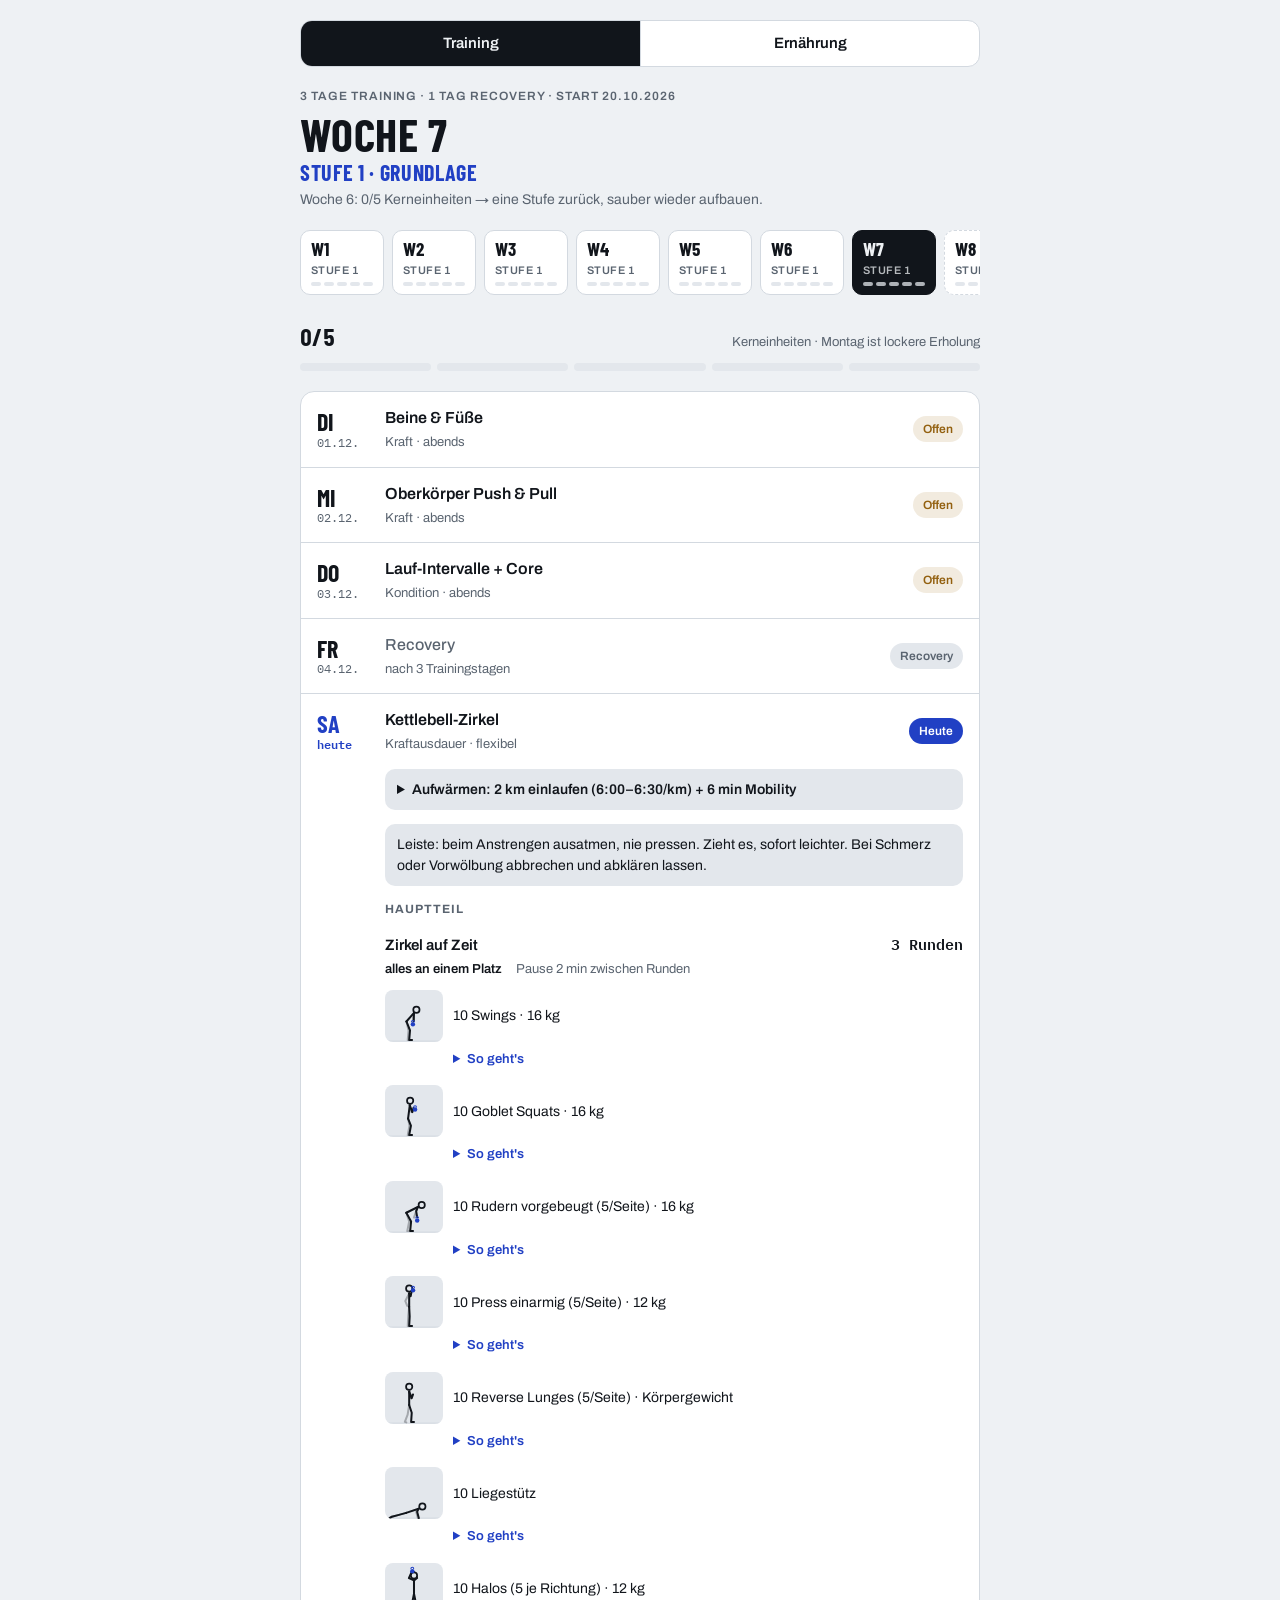
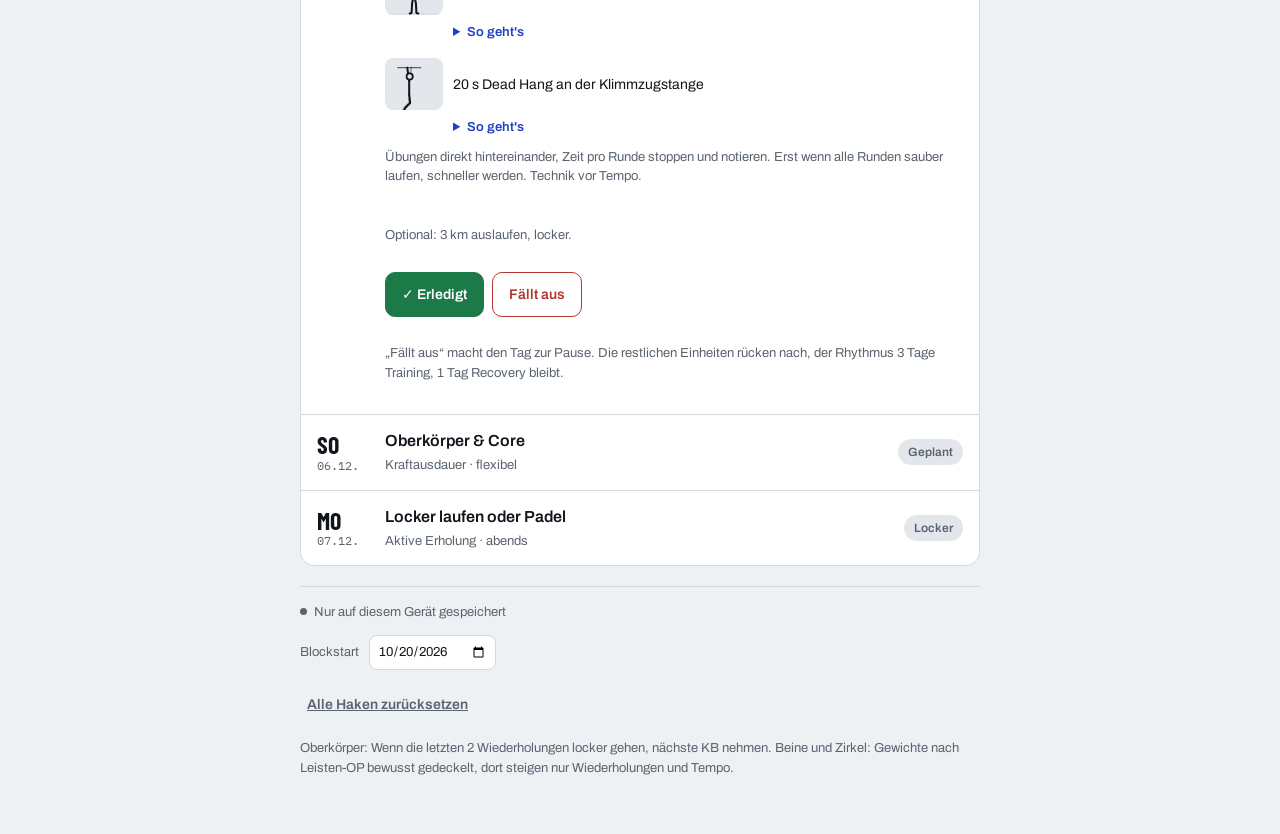
==== commit 96231923: "Trainingsplan: Kettlebell-Zirkel an einem Platz statt Hyrox-Zirkel Co-Authored-By: Claude Opus 5.5 <" ====
--- a/web/training/index.html
+++ b/web/training/index.html
@@ -252,15 +252,16 @@
     ]},
     {n:"Tibialis Raises an der Wand", fig:"tibialis", d:["2×15","2×20","3×15","3×20","3×20","2×12"], w:"Körpergewicht", p:"30 s", note:"Schützt Schienbein und Sprunggelenk bei mehr Laufvolumen."}
   ]},
-  D:{name:"Hyrox-Zirkel", tag:"Kraftausdauer", groups:["legs","run"], prio:2, warm:true, ex:[
-    {n:"Zirkel auf Zeit", subfig:[["run","rower"],"swing","lunge","farmer","deadhang","burpee","wallball"], d:["3 Runden","4 Runden","4 Runden","5 Runden","5 Runden","2 Runden"], w:"zügig, sauber", p:"2 min zwischen Runden", note:"Gesamtzeit notieren. Ziel: gleichmäßige Rundenzeiten.", sub:[
-      "400 m Laufen (ungerade Runden) oder 500 m Rudern (gerade Runden)",
-      ["15 KB Swings · 16 kg","15 KB Swings · 16 kg","15 KB Swings · 20 kg","15 KB Swings · 20 kg","20 KB Swings · 20 kg","12 KB Swings · 16 kg"],
-      ["10 Reverse Lunges/Bein · Körpergewicht","10 Reverse Lunges/Bein · Körpergewicht","10 Reverse Lunges/Bein · 2×8 kg","10 Reverse Lunges/Bein · 2×8 kg","12 Reverse Lunges/Bein · 2×8 kg","8 Reverse Lunges/Bein · Körpergewicht"],
-      ["40 m Farmers Carry · 2×16 kg","40 m Farmers Carry · 2×16 kg","40 m Farmers Carry · 2×20 kg","40 m Farmers Carry · 2×20 kg","60 m Farmers Carry · 2×20 kg","30 m Farmers Carry · 2×12 kg"],
-      ["20 s Dead Hang an der Stange","20 s Dead Hang","30 s Dead Hang","30 s Dead Hang","30 s Dead Hang","15 s Dead Hang"],
-      ["8 Step-back Burpees (ohne Sprung, Schritt für Schritt)","8 Step-back Burpees","10 Step-back Burpees","10 Step-back Burpees","12 Step-back Burpees","6 Step-back Burpees"],
-      ["12 Wall Balls · 4 kg (alt. 10 Goblet Squats 12 kg)","15 Wall Balls · 4 kg","15 Wall Balls · 6 kg","15 Wall Balls · 6 kg","20 Wall Balls · 6 kg","10 Wall Balls · 4 kg"]
+  D:{name:"Kettlebell-Zirkel", tag:"Kraftausdauer", groups:["legs"], prio:2, warm:true, ex:[
+    {n:"Zirkel auf Zeit", subfig:["swing","goblet","bentrow","press","lunge","pushup","halo","deadhang"], d:["3 Runden","3 Runden","4 Runden","4 Runden","4 Runden","2 Runden"], w:"alles an einem Platz", p:["2 min zwischen Runden","2 min zwischen Runden","2 min zwischen Runden","90 s zwischen Runden","90 s zwischen Runden","2 min zwischen Runden"], note:"Übungen direkt hintereinander, Zeit pro Runde stoppen und notieren. Erst wenn alle Runden sauber laufen, schneller werden. Technik vor Tempo.", sub:[
+      ["10 Swings · 16 kg","10 Swings · 16 kg","10 Swings · 20 kg","10 Swings · 20 kg","10 Swings · 20 kg","10 Swings · 16 kg"],
+      ["10 Goblet Squats · 16 kg","10 Goblet Squats · 16 kg","10 Goblet Squats · 16 kg","10 Goblet Squats · 20 kg","10 Goblet Squats · 20 kg","10 Goblet Squats · 12 kg"],
+      ["10 Rudern vorgebeugt (5/Seite) · 16 kg","10 Rudern vorgebeugt (5/Seite) · 16 kg","10 Rudern vorgebeugt (5/Seite) · 20 kg","10 Rudern vorgebeugt (5/Seite) · 20 kg","10 Rudern vorgebeugt (5/Seite) · 24 kg","10 Rudern vorgebeugt (5/Seite) · 16 kg"],
+      ["10 Press einarmig (5/Seite) · 12 kg","10 Press einarmig (5/Seite) · 12 kg","10 Press einarmig (5/Seite) · 16 kg","10 Press einarmig (5/Seite) · 16 kg","10 Press einarmig (5/Seite) · 16 kg","10 Press einarmig (5/Seite) · 12 kg"],
+      ["10 Reverse Lunges (5/Seite) · Körpergewicht","10 Reverse Lunges (5/Seite) · Körpergewicht","10 Reverse Lunges (5/Seite) · 12 kg vor der Brust","10 Reverse Lunges (5/Seite) · 12 kg vor der Brust","10 Reverse Lunges (5/Seite) · 12 kg vor der Brust","10 Reverse Lunges (5/Seite) · Körpergewicht"],
+      ["10 Liegestütz","10 Liegestütz","10 Liegestütz","10 Liegestütz, 3 s runter","10 Liegestütz, 3 s runter","10 Liegestütz"],
+      ["10 Halos (5 je Richtung) · 12 kg","10 Halos (5 je Richtung) · 12 kg","10 Halos (5 je Richtung) · 12 kg","10 Halos (5 je Richtung) · 16 kg","10 Halos (5 je Richtung) · 16 kg","10 Halos (5 je Richtung) · 8–12 kg"],
+      ["20 s Dead Hang an der Klimmzugstange","20 s Dead Hang","30 s Dead Hang","30 s Dead Hang","30 s Dead Hang","15 s Dead Hang"]
     ]}
   ]},
   F:{name:"Oberkörper & Core", tag:"Kraftausdauer", groups:["upper"], prio:2, warm:true, ex:[
@@ -317,7 +318,7 @@
 const HYDRATION = [
   "Grundbedarf rund 3 Liter am Tag (35 ml pro kg).",
   "Pro Trainingsstunde 0,5 bis 0,75 Liter zusätzlich.",
-  "Lauftage (Intervalle, Hyrox-Zirkel, lockerer Lauf): in der ersten Stunde danach 500 ml Wasser mit einer Prise Salz (etwa 1 g) oder Kokoswasser mit einer Prise Salz.",
+  "Lauftage (Intervalle, lockerer Lauf): in der ersten Stunde danach 500 ml Wasser mit einer Prise Salz (etwa 1 g) oder Kokoswasser mit einer Prise Salz.",
   "Harzer, Parmesan und Sojasoße sind salzig. An Trainingstagen passt das, an Ruhetagen nicht extra nachsalzen.",
   "Ab 21:30 höchstens noch 0,5 Liter, sonst musst du nachts raus.",
   "Hellgelber Urin heißt: passt."
@@ -381,6 +382,10 @@
     {H:[50,8],N:[50,18],P:[50,46],E1:[62,26],W1:[73,30],E2:[52,32],W2:[54,44],K1:[50,68],A1:[48,90],T1:[55,88],K2:[48,68],A2:[40,80],T2:[37,85]},
     {H:[50,2],N:[50,12],P:[50,40],E1:[62,22],W1:[73,26],E2:[52,26],W2:[54,38],K1:[51,60],A1:[52,80],T1:[57,88],K2:[48,60],A2:[40,72],T2:[37,77]}],
     cues:["Auf einem Fuß auf der Stufenkante, Ferse hängt frei, Hand an der Wand","Ganz hoch auf den Ballen drücken","3 Sekunden langsam absenken, bis die Wade dehnt"]},
+  bentrow:{label:"Rudern vorgebeugt", q:"kettlebell row bent over einarmig", frames:[
+    {H:[76,38],N:[68,42],P:[44,54],E1:[68,55],W1:[68,68],kb:[68,74],E2:[64,52],W2:[60,64],K1:[54,72],A1:[52,92],K2:[50,72],A2:[46,92]},
+    {H:[76,38],N:[68,42],P:[44,54],E1:[56,40],W1:[63,51],kb:[63,57],E2:[64,52],W2:[60,64],K1:[54,72],A1:[52,92],K2:[50,72],A2:[46,92]}],
+    cues:["Hüfte nach hinten, Oberkörper vorgebeugt, freie Hand auf dem Oberschenkel","Kugel Richtung Hüfte ziehen, Ellbogen eng am Körper","Rücken bleibt gerade, langsam ablassen"]},
   shortfoot:{label:"Short Foot", q:"short foot übung plattfuß", nob:true, frames:[
     {poly:[[[24,92],[40,88],[58,90],[80,92],[96,92]],[[24,92],[28,80],[46,72],[72,80],[96,90]]]},
     {poly:[[[24,92],[40,80],[58,80],[80,91],[96,92]],[[24,92],[28,77],[46,68],[72,77],[96,90]]]}],
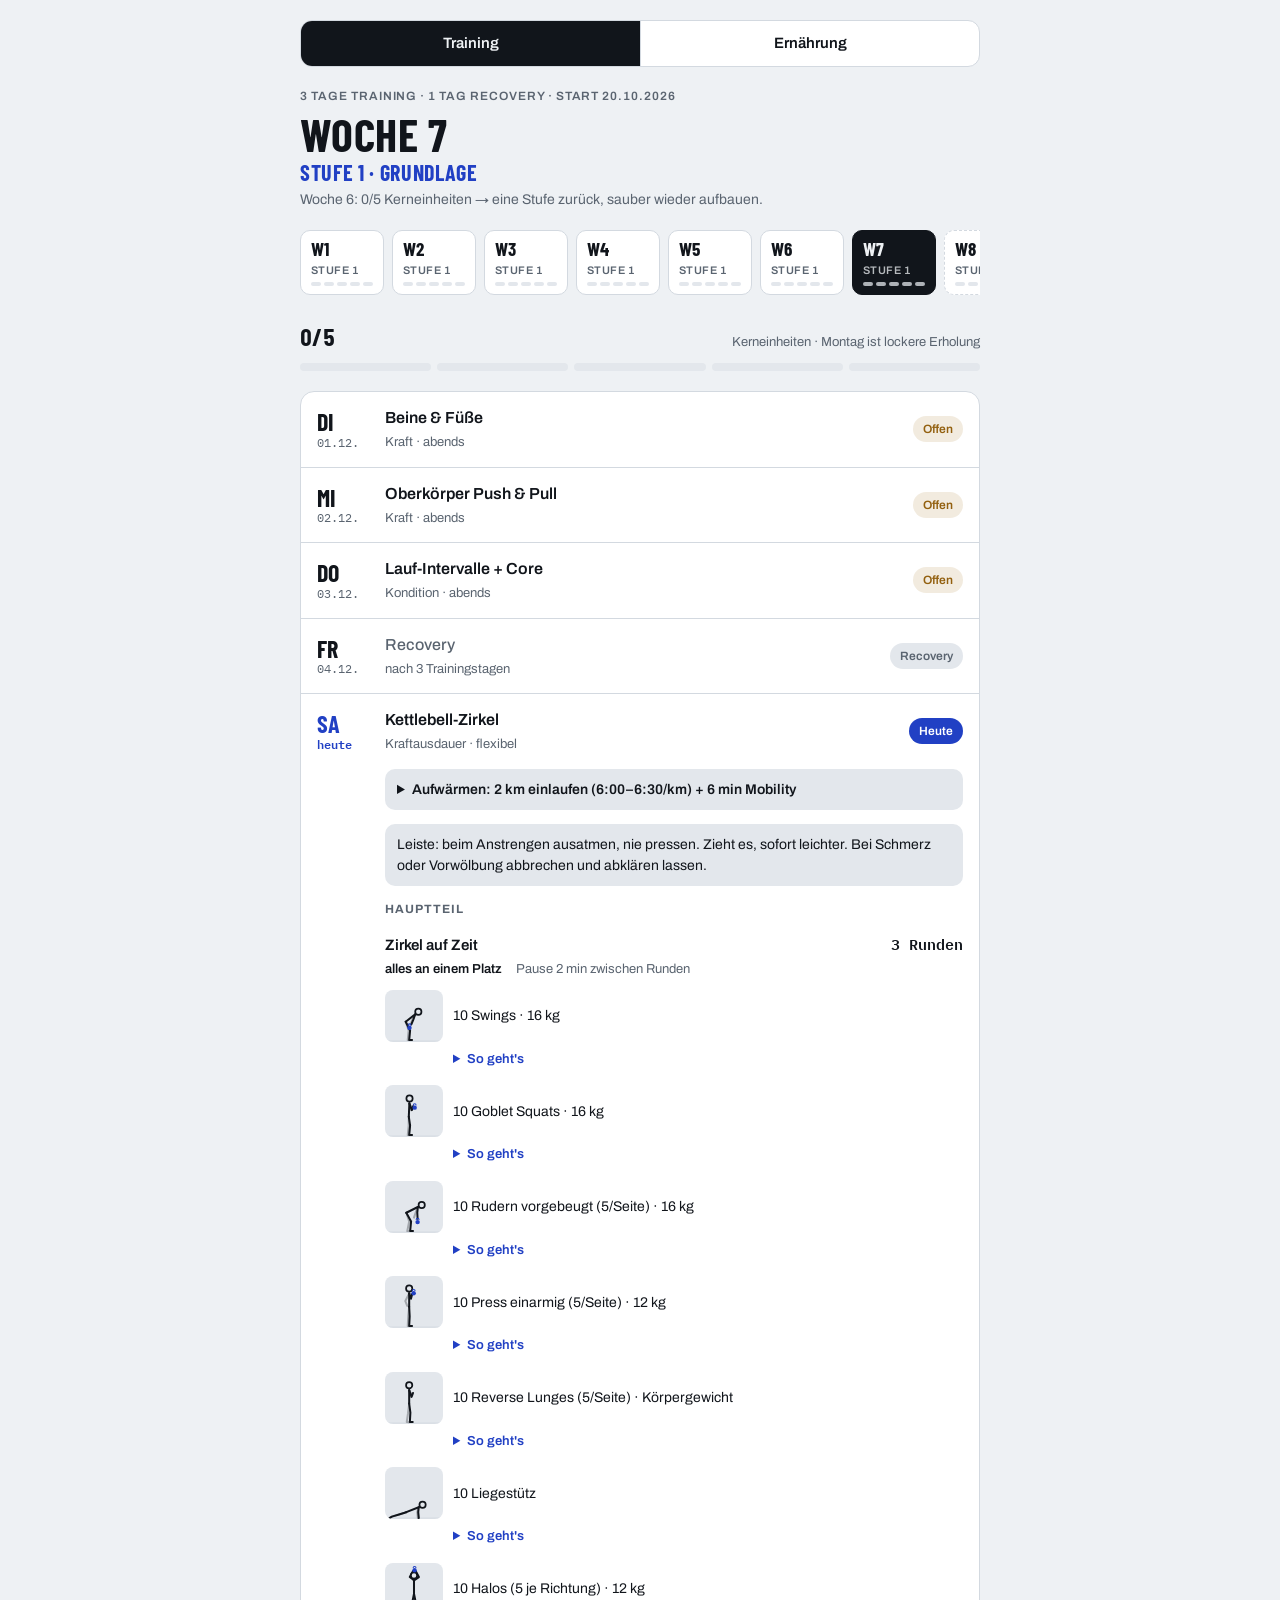
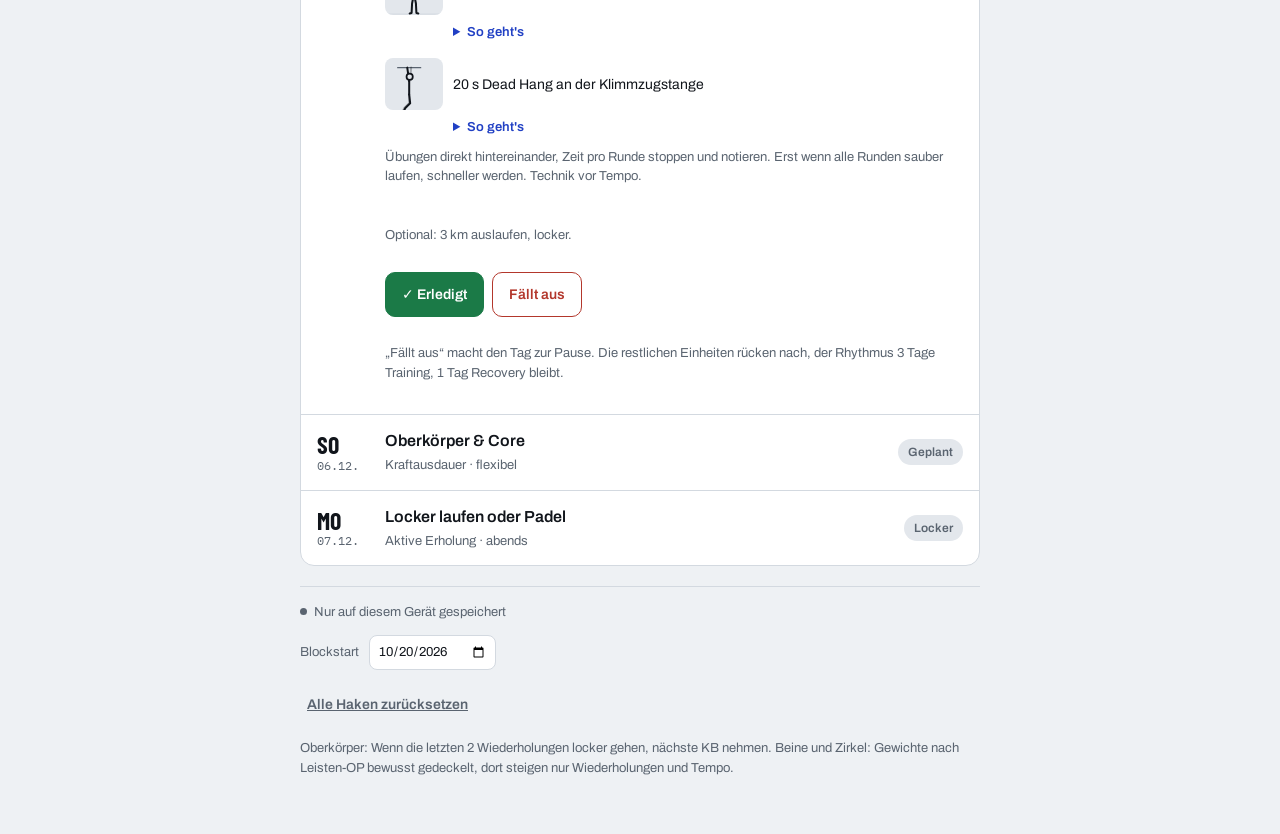
==== commit e8d5a72c: "Trainingsplan: 2 km Einlaufen auch am lockeren Tag und Recovery-Tag Co-Authored-By: Claude Opus 5.5 " ====
--- a/web/training/index.html
+++ b/web/training/index.html
@@ -272,7 +272,7 @@
     {n:"Seitstütz + Dead Bug", fig:["sideplank", "deadbug"], d:["3×20 s/S + 3×8/S","3×25 s/S + 3×10/S","3×30 s/S + 3×10/S","3×30 s/S + 3×12/S","3×35 s/S + 3×12/S","2×20 s/S + 2×8/S"], w:"Körpergewicht", p:"45 s"},
     {n:"SkiErg oder Rudergerät", fig:["skierg", "rower"], d:["6×250 m","6×250 m","8×250 m","8×250 m","10×250 m","4×250 m"], w:"zügig, nicht maximal", p:"45 s", note:"SkiErg bevorzugen, wenn vorhanden: Kondition ohne Beinbelastung."}
   ]},
-  E:{name:"Locker laufen oder Padel", tag:"Aktive Erholung", groups:[], prio:3, warm:false, ex:[
+  E:{name:"Locker laufen oder Padel", tag:"Aktive Erholung", groups:[], prio:3, warm:true, ex:[
     {n:"Lockerer Dauerlauf", fig:"run", d:["5 km","6 km","6 km","7 km","7 km","4 km"], w:"5:45–6:15/km", p:"—", note:"Du musst dich dabei unterhalten können."},
     {n:"oder Padel", fig:"padel", d:["60–90 min","60–90 min","60–90 min","60–90 min","60–90 min","60 min"], w:"danach 10 min Mobility", p:"—"},
     {n:"oder Pause", fig:"walk", d:["—","—","—","—","—","—"], w:"Spaziergang", p:"—", note:"Bei Müdigkeit ist das die richtige Wahl."},
@@ -724,7 +724,7 @@
     h += `<div class="detail">`;
     if (!id){
       h += s.recovery
-        ? `<div class="info"><b>Recovery-Einheit, ca. 40 min:</b> 20–30 min Spaziergang oder lockeres Rad. Danach KB-Flow mit 12 kg: Halos 2×5 je Richtung, Goblet-Hold in der Hocke 3×30 s, Turkish Get-up 2×1 pro Seite, Dead Hang 3×20 s, Short Foot 3×20 s. Nichts davon soll anstrengen. Viel trinken, früh schlafen.<div class="figrow">${["walk","halo","goblet","tgu","deadhang","shortfoot"].map(f=>`<figure>${figSvg(f,"sm")}<figcaption>${esc(FIG[f].label)}</figcaption></figure>`).join("")}</div>${howHtml(["halo","goblet","tgu","deadhang","shortfoot"])}</div>`
+        ? `<div class="info"><b>Recovery-Einheit, ca. 40 min:</b> 2 km ganz locker einlaufen (6:30/km oder langsamer), danach 15–20 min Spaziergang. Danach KB-Flow mit 12 kg: Halos 2×5 je Richtung, Goblet-Hold in der Hocke 3×30 s, Turkish Get-up 2×1 pro Seite, Dead Hang 3×20 s, Short Foot 3×20 s. Nichts davon soll anstrengen. Viel trinken, früh schlafen.<div class="figrow">${["walk","halo","goblet","tgu","deadhang","shortfoot"].map(f=>`<figure>${figSvg(f,"sm")}<figcaption>${esc(FIG[f].label)}</figcaption></figure>`).join("")}</div>${howHtml(["halo","goblet","tgu","deadhang","shortfoot"])}</div>`
         : `<div class="info">Für heute ist nichts mehr übrig. Leichte Bewegung ist gut, nichts nachholen.</div>`;
     } else if (s.skipped){
       h += `<div class="info">Ausgefallen. Der Tag zählt jetzt als Pause, die restlichen Einheiten der Woche sind nachgerückt.</div>`;
